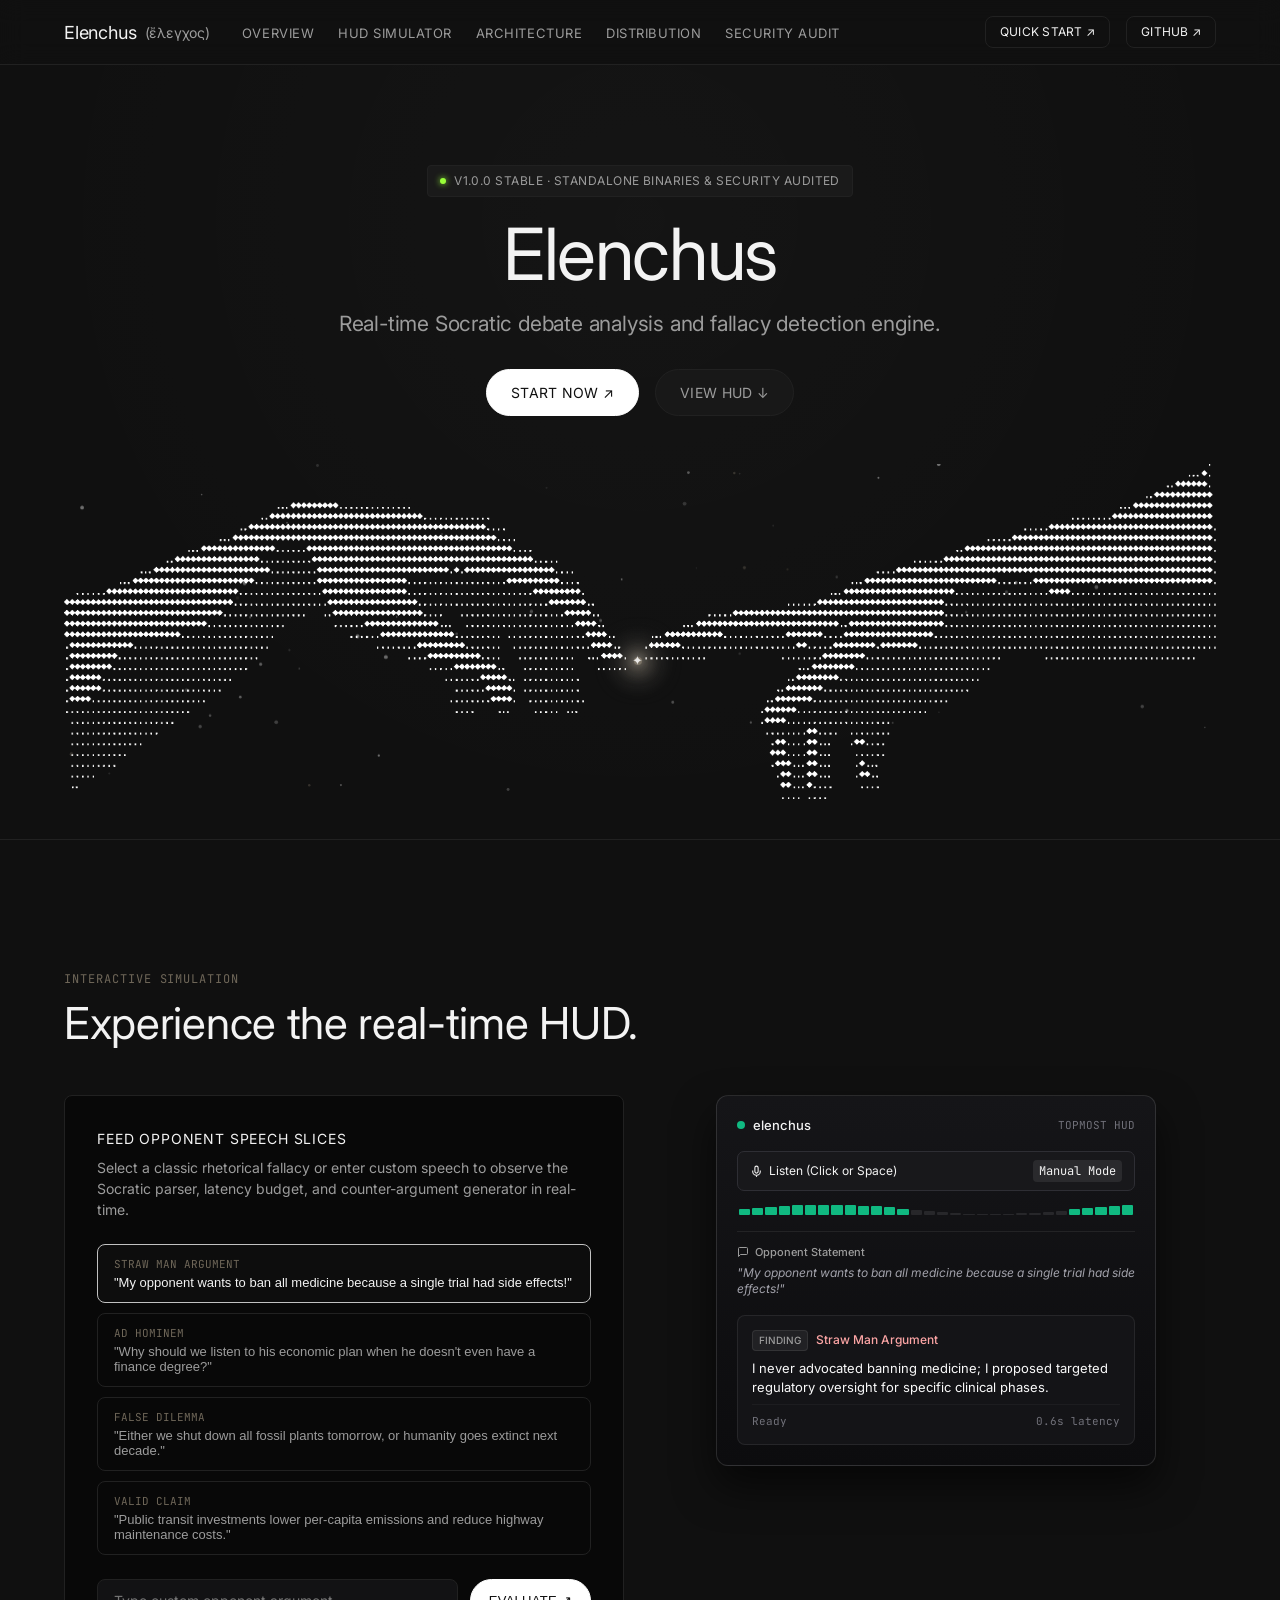
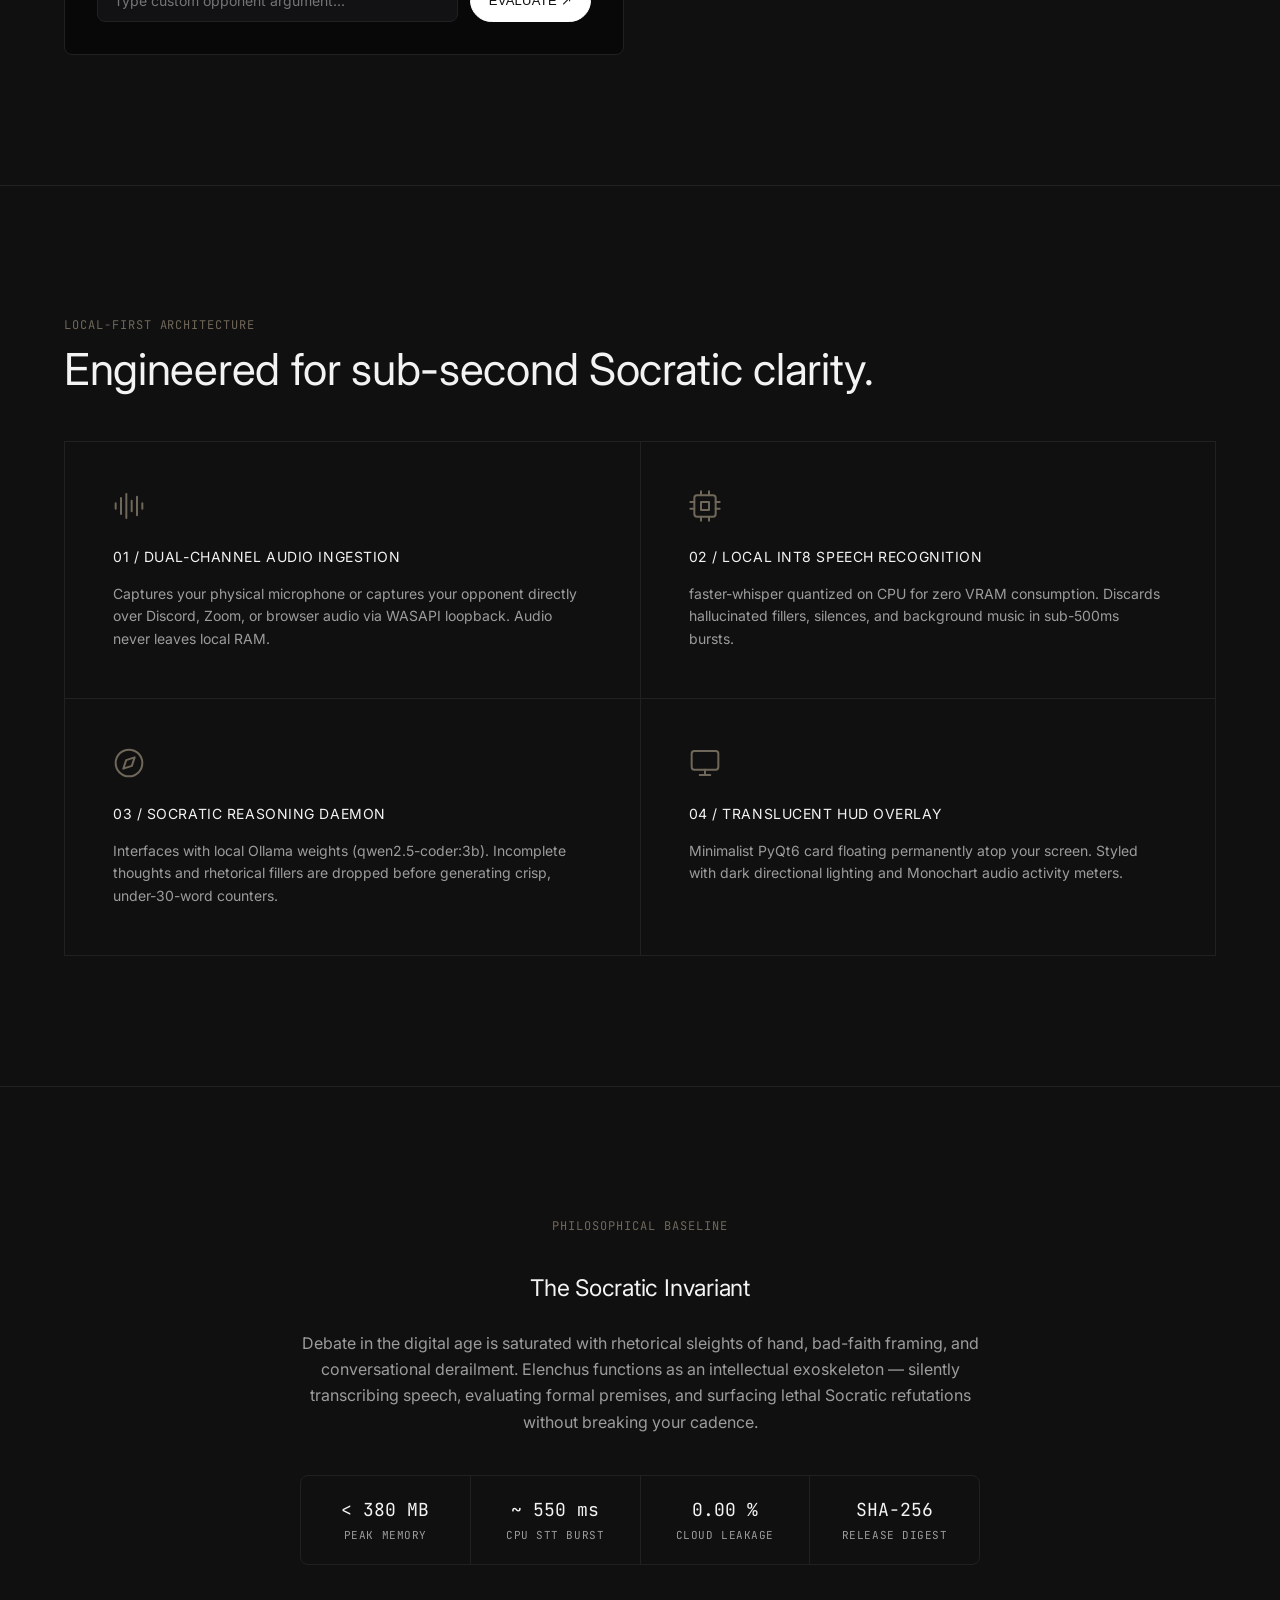
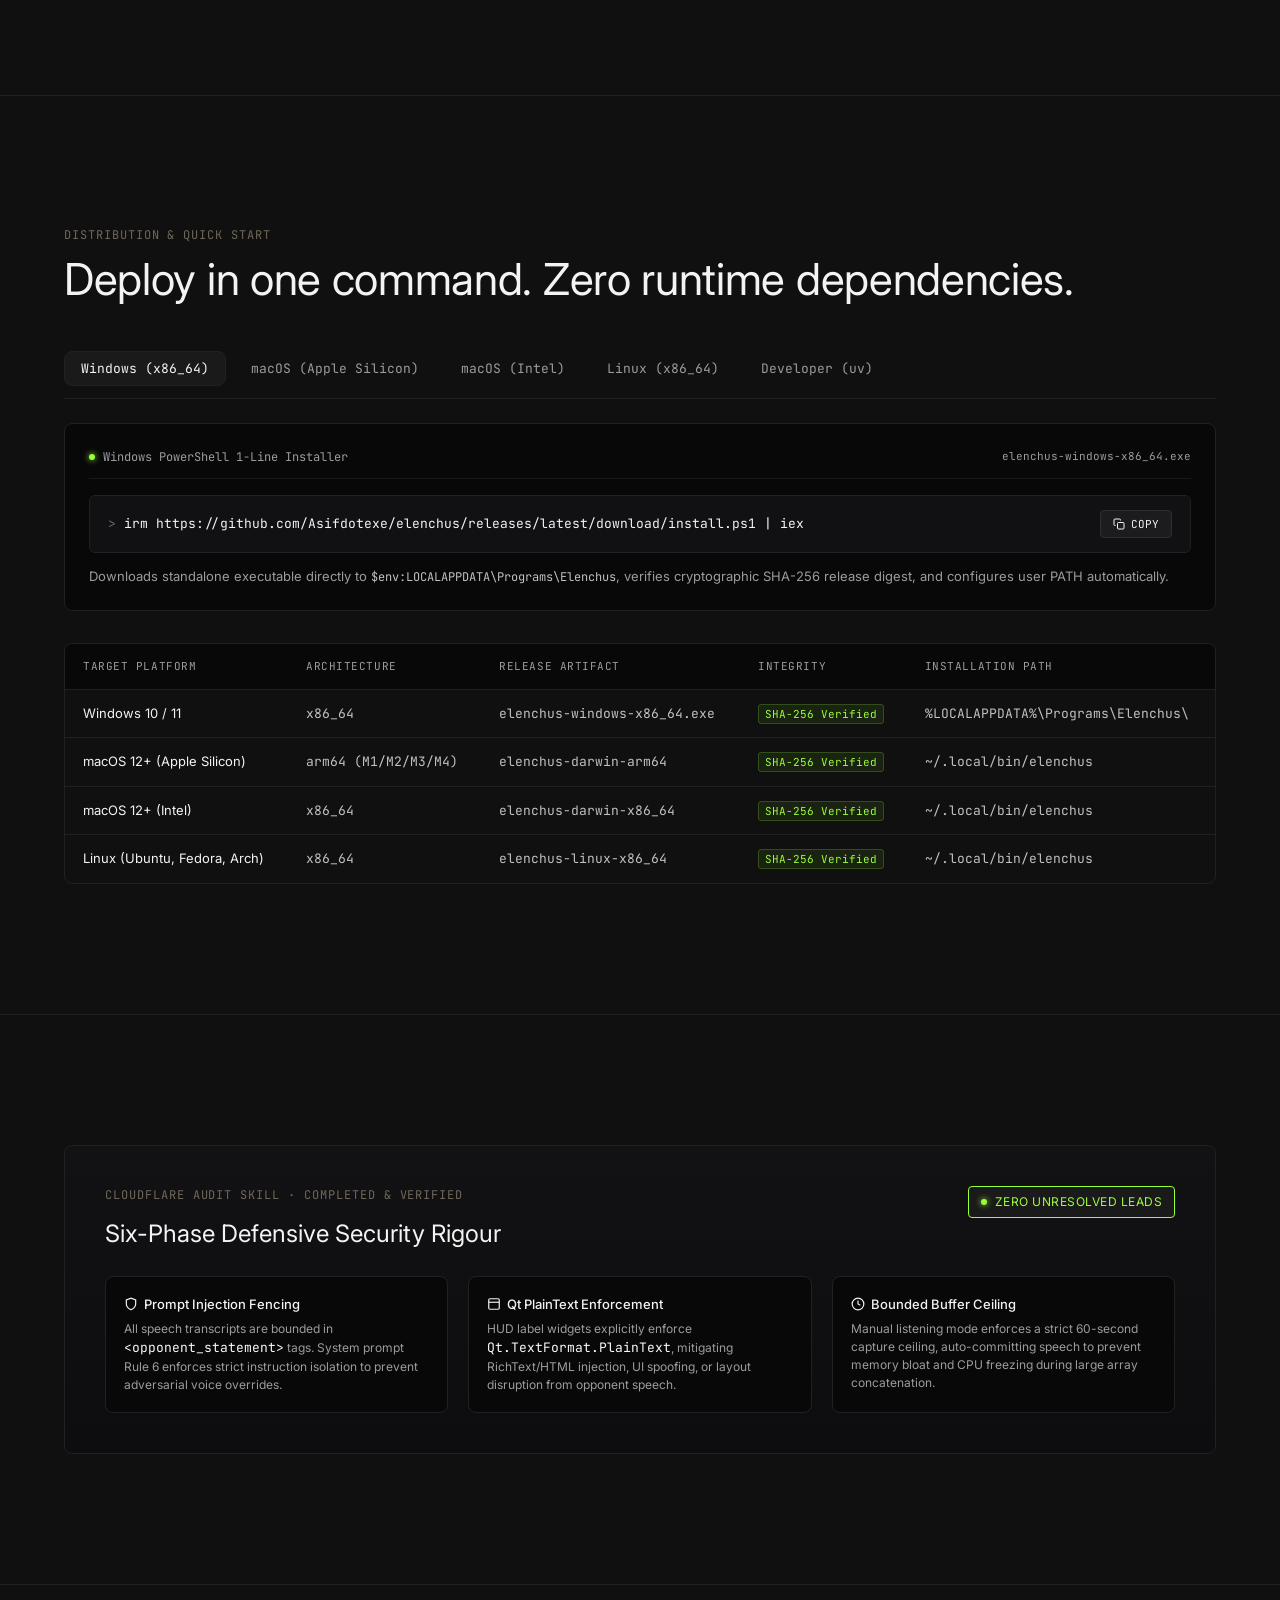
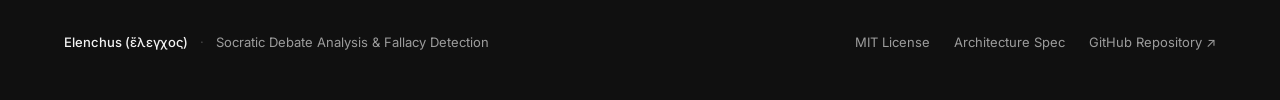
==== docs/index.html @ 1172e3bf "refactor(web): replace all legacy 'aenf' instances with 'elenchus' in website" ====
<!DOCTYPE html>
<html lang="en">
<head>
  <meta charset="UTF-8">
  <meta name="viewport" content="width=device-width, initial-scale=1.0">
  <title>Elenchus (ἔλεγχος) — Socratic Debate Analysis Engine</title>
  <meta name="description" content="Real-time Socratic debate analysis and fallacy detection engine. Local Whisper speech-to-text and Ollama reasoning rendered over your desktop.">

  <!-- Typography: Inter (Aeonik substitute) & JetBrains Mono (Input substitute) -->
  <link rel="preconnect" href="https://fonts.googleapis.com">
  <link rel="preconnect" href="https://fonts.gstatic.com" crossorigin>
  <link href="https://fonts.googleapis.com/css2?family=Inter:wght@400;500;600&family=JetBrains+Mono:wght@400;500&display=swap" rel="stylesheet">

  <style>
    /* -------------------------------------------------------------
       HYPERSTUDIO DESIGN TOKENS
       "blueprint scratched into obsidian. Type and hairline borders
       carve white space from pure black, with the occasional gold
       compass-mark to show the way."
       ------------------------------------------------------------- */
    :root {
      /* Surfaces & Colors */
      --color-obsidian: #101010;
      --color-carbon: #080808;
      --color-chalk: #f3f3f3;
      --color-smoke: #9c9c9c;
      --color-ash: #c1c1c1;
      --color-graphite: #212121;
      --color-iron: #474747;
      --color-signal-white: #ffffff;
      --color-compass-gold: #6f6759;
      --color-card-slate: #3b3d45;
      --color-pulse-green: #98ff38;

      /* Typography */
      --font-display: 'Inter', ui-sans-serif, -apple-system, BlinkMacSystemFont, "Segoe UI", Roboto, sans-serif;
      --font-body: 'Inter', ui-sans-serif, -apple-system, BlinkMacSystemFont, "Segoe UI", Roboto, sans-serif;
      --font-mono: 'JetBrains Mono', ui-monospace, "SF Mono", Menlo, Consolas, monospace;

      /* Type Scale */
      --text-caption: 13px;
      --text-body: 16px;
      --text-heading-xs: 18px;
      --text-subheading: 21px;
      --text-heading-sm: 23px;
      --text-heading: 34px;
      --text-heading-lg: 44px;
      --text-display: 63px;

      /* Spacing Scale */
      --spacing-4: 4px;
      --spacing-8: 8px;
      --spacing-12: 12px;
      --spacing-16: 16px;
      --spacing-20: 20px;
      --spacing-24: 24px;
      --spacing-32: 32px;
      --spacing-40: 40px;
      --spacing-48: 48px;
      --spacing-64: 64px;

      /* Radii */
      --radius-tags: 4px;
      --radius-cards: 8px;
      --radius-icons: 99px;
      --radius-buttons: 9999px;

      /* Layout */
      --page-max-width: 1200px;
    }

    /* -------------------------------------------------------------
       GLOBAL RESET & BASE DISCIPLINE
       ------------------------------------------------------------- */
    *, *::before, *::after {
      box-sizing: border-box;
      margin: 0;
      padding: 0;
    }

    html {
      background-color: var(--color-obsidian);
      color: var(--color-chalk);
      font-family: var(--font-body);
      font-size: 16px;
      line-height: 1.5;
      -webkit-font-smoothing: antialiased;
      -moz-osx-font-smoothing: grayscale;
      scroll-behavior: smooth;
    }

    body {
      background-color: var(--color-obsidian);
      min-height: 100vh;
      overflow-x: hidden;
      position: relative;
    }

    /* Selection */
    ::selection {
      background-color: var(--color-chalk);
      color: var(--color-obsidian);
    }

    a {
      color: inherit;
      text-decoration: none;
      transition: color 0.15s ease;
    }

    code, pre {
      font-family: var(--font-mono);
      font-size: 13px;
    }

    /* -------------------------------------------------------------
       STRUCTURAL ELEMENTS & HAIRLINE GRIDS
       ------------------------------------------------------------- */
    .container {
      max-width: var(--page-max-width);
      margin-left: auto;
      margin-right: auto;
      padding-left: 24px;
      padding-right: 24px;
      position: relative;
      z-index: 2;
    }

    .hairline-divider {
      width: 100%;
      height: 1px;
      background-color: var(--color-graphite);
      border: none;
      margin: 0;
    }

    .section-spacing {
      padding-top: 130px;
      padding-bottom: 130px;
    }

    @media (max-width: 768px) {
      .section-spacing {
        padding-top: 80px;
        padding-bottom: 80px;
      }
    }

    /* -------------------------------------------------------------
       TOP NAVIGATION BAR
       ------------------------------------------------------------- */
    .nav-bar {
      position: sticky;
      top: 0;
      z-index: 100;
      background-color: rgba(16, 16, 16, 0.88);
      backdrop-filter: blur(12px);
      -webkit-backdrop-filter: blur(12px);
      border-bottom: 1px solid var(--color-graphite);
    }

    .nav-content {
      display: flex;
      align-items: center;
      justify-content: space-between;
      height: 64px;
    }

    .nav-left {
      display: flex;
      align-items: center;
      gap: 32px;
    }

    .nav-wordmark {
      font-size: 18px;
      font-weight: 400;
      letter-spacing: -0.01em;
      color: var(--color-chalk);
      display: flex;
      align-items: center;
      gap: 8px;
    }

    .nav-wordmark .greek {
      color: var(--color-smoke);
      font-size: 14px;
    }

    .nav-links {
      display: flex;
      align-items: center;
      gap: 24px;
      list-style: none;
    }

    @media (max-width: 860px) {
      .nav-links {
        display: none;
      }
    }

    .nav-links a {
      font-size: 13px;
      font-weight: 400;
      color: var(--color-smoke);
      text-transform: uppercase;
      letter-spacing: 0.04em;
    }

    .nav-links a:hover {
      color: var(--color-chalk);
    }

    .nav-right {
      display: flex;
      align-items: center;
      gap: 16px;
    }

    /* -------------------------------------------------------------
       BUTTONS & BADGES
       ------------------------------------------------------------- */
    .btn-pill {
      display: inline-flex;
      align-items: center;
      justify-content: center;
      gap: 8px;
      background-color: var(--color-signal-white);
      color: var(--color-obsidian);
      border: 1px solid var(--color-signal-white);
      border-radius: var(--radius-buttons);
      padding: 12px 24px;
      font-size: 14px;
      font-weight: 400;
      text-transform: uppercase;
      letter-spacing: 0.02em;
      cursor: pointer;
      transition: background-color 0.15s ease, border-color 0.15s ease;
      white-space: nowrap;
    }

    .btn-pill:hover {
      background-color: #e5e5e5;
      border-color: #e5e5e5;
    }

    .btn-ghost {
      display: inline-flex;
      align-items: center;
      justify-content: center;
      gap: 8px;
      background-color: transparent;
      color: var(--color-chalk);
      border: 1px solid var(--color-graphite);
      border-radius: var(--radius-cards);
      padding: 10px 20px;
      font-size: 14px;
      font-weight: 400;
      text-transform: uppercase;
      letter-spacing: 0.02em;
      cursor: pointer;
      transition: border-color 0.15s ease, background-color 0.15s ease;
      white-space: nowrap;
    }

    .btn-ghost:hover {
      border-color: var(--color-chalk);
      background-color: rgba(255, 255, 255, 0.03);
    }

    .status-badge {
      display: inline-flex;
      align-items: center;
      gap: 8px;
      background-color: #1a1a1a;
      border: 1px solid var(--color-graphite);
      border-radius: var(--radius-tags);
      padding: 6px 12px;
      font-size: 12px;
      font-weight: 400;
      color: var(--color-smoke);
      text-transform: uppercase;
      letter-spacing: 0.04em;
    }

    .pulse-dot {
      width: 6px;
      height: 6px;
      border-radius: 50%;
      background-color: var(--color-pulse-green);
      box-shadow: 0 0 6px var(--color-pulse-green);
    }

    /* -------------------------------------------------------------
       HERO SECTION (Centered layout with ASCII Creation of Adam hands)
       ------------------------------------------------------------- */
    .hero-section {
      padding-top: 100px;
      padding-bottom: 40px;
      position: relative;
      text-align: center;
      overflow: hidden;
      background: radial-gradient(circle at 50% 20%, rgba(255, 255, 255, 0.02) 0%, transparent 70%);
    }

    .hero-content {
      display: flex;
      flex-direction: column;
      align-items: center;
      text-align: center;
      gap: 20px;
      max-width: 900px;
      margin: 0 auto;
      position: relative;
      z-index: 2;
    }

    .hero-headline {
      font-size: 72px;
      font-weight: 400;
      line-height: 1.02;
      letter-spacing: -1.4px;
      color: var(--color-chalk);
      margin: 0;
      text-wrap: balance;
    }

    @media (max-width: 768px) {
      .hero-headline {
        font-size: 46px;
        letter-spacing: -0.8px;
      }
    }

    .hero-tagline {
      font-size: var(--text-subheading);
      font-weight: 400;
      line-height: 1.35;
      color: var(--color-smoke);
      max-width: 680px;
      margin: 0 auto;
      letter-spacing: -0.2px;
    }

    @media (max-width: 768px) {
      .hero-tagline {
        font-size: 17px;
      }
    }

    .hero-actions {
      display: flex;
      align-items: center;
      justify-content: center;
      gap: 16px;
      margin-top: 10px;
      flex-wrap: wrap;
    }

    .btn-pill-ghost {
      display: inline-flex;
      align-items: center;
      justify-content: center;
      gap: 8px;
      background-color: #181818;
      color: var(--color-smoke);
      border: 1px solid var(--color-graphite);
      border-radius: var(--radius-buttons);
      padding: 12px 24px;
      font-size: 14px;
      font-weight: 400;
      text-transform: uppercase;
      letter-spacing: 0.02em;
      cursor: pointer;
      transition: border-color 0.15s ease, background-color 0.15s ease, color 0.15s ease;
      white-space: nowrap;
    }

    .btn-pill-ghost:hover {
      border-color: var(--color-ash);
      color: var(--color-chalk);
      background-color: #222222;
    }

    /* ASCII Hands Artwork Presentation */
    .hero-hands-wrapper {
      position: relative;
      width: 100%;
      max-width: 1200px;
      margin: 48px auto 0 auto;
      display: flex;
      justify-content: center;
      align-items: center;
      overflow: hidden;
      user-select: none;
    }

    .hero-hands-img {
      width: 100%;
      height: auto;
      display: block;
      object-fit: contain;
      filter: contrast(1.05) brightness(1.0);
      transition: filter 0.4s ease;
      position: relative;
      z-index: 2;
    }

    .hero-hands-wrapper:hover .hero-hands-img {
      filter: contrast(1.12) brightness(1.06);
    }

    #handsCanvas {
      position: absolute;
      top: 0;
      left: 0;
      width: 100%;
      height: 100%;
      z-index: 1;
      pointer-events: none;
    }

    /* Socratic Nexus Spark between the reaching fingertips */
    .hands-nexus-spark {
      position: absolute;
      top: 59%;
      left: 49.8%;
      transform: translate(-50%, -50%);
      width: 8px;
      height: 8px;
      border-radius: 50%;
      background-color: var(--color-compass-gold);
      box-shadow: 0 0 16px 4px rgba(111, 103, 89, 0.7), 0 0 32px 10px rgba(243, 243, 243, 0.25);
      animation: nexus-pulse 3s infinite ease-in-out;
      pointer-events: none;
      z-index: 3;
    }

    .hands-nexus-spark::after {
      content: '✦';
      position: absolute;
      top: 50%;
      left: 50%;
      transform: translate(-50%, -50%);
      font-size: 13px;
      color: #ffffff;
      opacity: 0.85;
      text-shadow: 0 0 8px rgba(255, 255, 255, 0.8);
    }

    @keyframes nexus-pulse {
      0%, 100% {
        transform: translate(-50%, -50%) scale(0.9);
        opacity: 0.6;
      }
      50% {
        transform: translate(-50%, -50%) scale(1.35);
        opacity: 1;
        box-shadow: 0 0 24px 8px rgba(111, 103, 89, 0.95), 0 0 44px 14px rgba(243, 243, 243, 0.45);
      }
    }

    /* -------------------------------------------------------------
       INTERACTIVE HUD SIMULATION ("THE WIREFRAME IN LIGHT")
       ------------------------------------------------------------- */
    .hud-demo-grid {
      display: grid;
      grid-template-columns: 1fr 1fr;
      gap: 32px;
      align-items: start;
    }

    @media (max-width: 900px) {
      .hud-demo-grid {
        grid-template-columns: 1fr;
      }
    }

    .hud-controls-card {
      border: 1px solid var(--color-graphite);
      border-radius: var(--radius-cards);
      padding: 32px;
      background-color: var(--color-carbon);
    }

    .hud-controls-title {
      font-size: 14px;
      text-transform: uppercase;
      letter-spacing: 0.06em;
      color: var(--color-chalk);
      margin-bottom: 8px;
    }

    .hud-controls-desc {
      font-size: 14px;
      color: var(--color-smoke);
      margin-bottom: 24px;
    }

    .preset-buttons {
      display: flex;
      flex-direction: column;
      gap: 10px;
      margin-bottom: 24px;
    }

    .preset-btn {
      text-align: left;
      background: transparent;
      border: 1px solid var(--color-graphite);
      border-radius: var(--radius-cards);
      padding: 12px 16px;
      color: var(--color-smoke);
      cursor: pointer;
      font-size: 13px;
      transition: all 0.15s ease;
      display: flex;
      flex-direction: column;
      gap: 4px;
    }

    .preset-btn.active, .preset-btn:hover {
      border-color: var(--color-ash);
      color: var(--color-chalk);
      background-color: rgba(255, 255, 255, 0.02);
    }

    .preset-btn .tag {
      font-family: var(--font-mono);
      font-size: 11px;
      color: var(--color-compass-gold);
      text-transform: uppercase;
    }

    .hud-input-row {
      display: flex;
      gap: 12px;
    }

    .hud-input {
      flex: 1;
      background: #121214;
      border: 1px solid var(--color-graphite);
      border-radius: var(--radius-cards);
      padding: 12px 16px;
      color: var(--color-chalk);
      font-family: var(--font-body);
      font-size: 14px;
      outline: none;
      transition: border-color 0.15s ease;
    }

    .hud-input:focus {
      border-color: var(--color-ash);
    }

    /* Virtual HUD Mockup */
    .hud-preview-wrapper {
      position: sticky;
      top: 96px;
    }

    .hud-device-window {
      background: linear-gradient(180deg, #151518 0%, #0c0c0e 100%);
      border: 1px solid rgba(255, 255, 255, 0.12);
      border-radius: 12px;
      padding: 20px;
      box-shadow: 0 20px 40px rgba(0, 0, 0, 0.6);
      width: 100%;
      max-width: 440px;
      margin: 0 auto;
    }

    .hud-header {
      display: flex;
      align-items: center;
      justify-content: space-between;
      margin-bottom: 16px;
    }

    .hud-title-wrap {
      display: flex;
      align-items: center;
      gap: 8px;
    }

    .hud-status-led {
      width: 8px;
      height: 8px;
      border-radius: 50%;
      background-color: #10b981;
      transition: background-color 0.2s ease;
    }

    .hud-title {
      font-size: 13px;
      font-weight: 500;
      color: var(--color-chalk);
    }

    .hud-action-bar {
      display: flex;
      align-items: center;
      justify-content: space-between;
      background: #18181b;
      border: 1px solid #2e2e34;
      border-radius: 7px;
      padding: 8px 12px;
      margin-bottom: 12px;
    }

    .hud-action-bar span {
      font-size: 12px;
      color: var(--color-chalk);
      display: flex;
      align-items: center;
      gap: 6px;
    }

    .hud-mode-pill {
      font-size: 10px;
      font-family: var(--font-mono);
      background: rgba(255, 255, 255, 0.08);
      padding: 2px 6px;
      border-radius: 4px;
      color: var(--color-smoke);
    }

    .monochart-meter {
      display: flex;
      gap: 2px;
      height: 12px;
      align-items: flex-end;
      margin-bottom: 16px;
      padding: 0 2px;
    }

    .monochart-bar {
      flex: 1;
      background-color: #27272a;
      height: 20%;
      border-radius: 1px;
      transition: height 0.1s ease, background-color 0.1s ease;
    }

    .monochart-bar.active {
      background-color: #10b981;
    }

    .hud-transcript-box {
      border-top: 1px solid rgba(255, 255, 255, 0.07);
      padding-top: 12px;
      margin-bottom: 14px;
    }

    .hud-meta-label {
      font-size: 11px;
      font-weight: 500;
      color: var(--color-smoke);
      margin-bottom: 4px;
      display: flex;
      align-items: center;
      gap: 6px;
    }

    .hud-transcript-text {
      font-size: 12px;
      font-style: italic;
      color: #a1a1aa;
      line-height: 1.4;
      min-height: 36px;
    }

    .hud-rebuttal-card {
      background-color: #141417;
      border: 1px solid rgba(255, 255, 255, 0.08);
      border-radius: 8px;
      padding: 14px;
    }

    .hud-finding-row {
      display: flex;
      align-items: center;
      gap: 8px;
      margin-bottom: 8px;
    }

    .hud-finding-tag {
      background-color: rgba(255, 255, 255, 0.06);
      border: 1px solid rgba(255, 255, 255, 0.08);
      border-radius: 4px;
      font-size: 10px;
      font-weight: 500;
      color: var(--color-smoke);
      padding: 2px 6px;
      text-transform: uppercase;
    }

    .hud-flaw-title {
      font-size: 12px;
      font-weight: 500;
      color: #fca5a5;
    }

    .hud-counter-text {
      font-size: 13px;
      color: #fafafa;
      line-height: 1.45;
      margin-bottom: 8px;
    }

    .hud-footer-meta {
      display: flex;
      justify-content: space-between;
      align-items: center;
      font-size: 11px;
      font-family: var(--font-mono);
      color: #71717a;
      border-top: 1px solid rgba(255, 255, 255, 0.04);
      padding-top: 8px;
      margin-top: 8px;
    }

    /* -------------------------------------------------------------
       SERVICES / FEATURE 2x2 GRID
       ------------------------------------------------------------- */
    .section-header-block {
      margin-bottom: 48px;
    }

    .section-eyebrow {
      font-family: var(--font-mono);
      font-size: 12px;
      color: var(--color-compass-gold);
      text-transform: uppercase;
      letter-spacing: 0.08em;
      margin-bottom: 12px;
    }

    .section-title {
      font-size: var(--text-heading-lg);
      font-weight: 400;
      line-height: 1.07;
      letter-spacing: -0.31px;
      color: var(--color-chalk);
    }

    .services-frame {
      display: grid;
      grid-template-columns: 1fr 1fr;
      border-top: 1px solid var(--color-graphite);
      border-left: 1px solid var(--color-graphite);
    }

    @media (max-width: 768px) {
      .services-frame {
        grid-template-columns: 1fr;
      }
    }

    .service-cell {
      padding: var(--spacing-48);
      border-right: 1px solid var(--color-graphite);
      border-bottom: 1px solid var(--color-graphite);
      background-color: transparent;
      display: flex;
      flex-direction: column;
      gap: 16px;
      transition: background-color 0.2s ease;
    }

    .service-cell:hover {
      background-color: rgba(255, 255, 255, 0.015);
    }

    .service-icon {
      width: 32px;
      height: 32px;
      stroke: var(--color-compass-gold);
      fill: none;
      stroke-width: 1.5;
      stroke-linecap: round;
      stroke-linejoin: round;
    }

    .service-title {
      font-size: 14px;
      font-weight: 400;
      text-transform: uppercase;
      letter-spacing: 0.04em;
      color: var(--color-chalk);
      margin-top: 8px;
    }

    .service-body {
      font-size: 14px;
      font-weight: 400;
      color: var(--color-smoke);
      line-height: 1.6;
    }

    /* -------------------------------------------------------------
       MANIFESTO TEXT BLOCK (CENTERED 600px)
       ------------------------------------------------------------- */
    .manifesto-block {
      max-width: 680px;
      margin: 0 auto;
      text-align: center;
      display: flex;
      flex-direction: column;
      align-items: center;
      gap: 24px;
    }

    .manifesto-title {
      font-size: var(--text-heading-sm);
      font-weight: 400;
      color: var(--color-chalk);
      letter-spacing: -0.01em;
    }

    .manifesto-body {
      font-size: 16px;
      color: var(--color-smoke);
      line-height: 1.65;
    }

    .specs-grid {
      display: grid;
      grid-template-columns: repeat(4, 1fr);
      gap: 1px;
      background-color: var(--color-graphite);
      border: 1px solid var(--color-graphite);
      border-radius: var(--radius-cards);
      overflow: hidden;
      width: 100%;
      margin-top: 16px;
    }

    @media (max-width: 640px) {
      .specs-grid {
        grid-template-columns: repeat(2, 1fr);
      }
    }

    .spec-item {
      background-color: var(--color-obsidian);
      padding: 20px 16px;
      text-align: center;
    }

    .spec-val {
      font-family: var(--font-mono);
      font-size: 18px;
      color: var(--color-chalk);
      margin-bottom: 4px;
    }

    .spec-label {
      font-size: 11px;
      font-family: var(--font-mono);
      text-transform: uppercase;
      color: var(--color-smoke);
      letter-spacing: 0.05em;
    }

    /* -------------------------------------------------------------
       QUICK START & STANDALONE PLATFORM TABS
       ------------------------------------------------------------- */
    .platform-tabs-header {
      display: flex;
      gap: 8px;
      border-bottom: 1px solid var(--color-graphite);
      padding-bottom: 12px;
      margin-bottom: 24px;
      overflow-x: auto;
    }

    .platform-tab-btn {
      background: transparent;
      border: 1px solid transparent;
      color: var(--color-smoke);
      padding: 8px 16px;
      border-radius: var(--radius-cards);
      font-size: 13px;
      font-family: var(--font-mono);
      cursor: pointer;
      transition: all 0.15s ease;
      white-space: nowrap;
    }

    .platform-tab-btn.active, .platform-tab-btn:hover {
      border-color: var(--color-graphite);
      color: var(--color-chalk);
      background-color: #1a1a1a;
    }

    .terminal-card {
      background-color: var(--color-carbon);
      border: 1px solid var(--color-graphite);
      border-radius: var(--radius-cards);
      padding: 24px;
      margin-bottom: 32px;
    }

    .terminal-header {
      display: flex;
      align-items: center;
      justify-content: space-between;
      margin-bottom: 16px;
      padding-bottom: 12px;
      border-bottom: 1px solid rgba(255, 255, 255, 0.06);
    }

    .terminal-title {
      font-family: var(--font-mono);
      font-size: 12px;
      color: var(--color-smoke);
      display: flex;
      align-items: center;
      gap: 8px;
    }

    .terminal-content {
      display: flex;
      align-items: center;
      justify-content: space-between;
      gap: 16px;
      background: #111113;
      border: 1px solid #212124;
      border-radius: 6px;
      padding: 14px 18px;
      overflow-x: auto;
    }

    .terminal-code {
      color: var(--color-chalk);
      font-family: var(--font-mono);
      font-size: 13px;
      white-space: nowrap;
    }

    .terminal-code span.prompt {
      color: var(--color-compass-gold);
      user-select: none;
      margin-right: 8px;
    }

    .copy-btn {
      background: #1c1c1f;
      border: 1px solid #2e2e34;
      color: var(--color-chalk);
      border-radius: 4px;
      padding: 6px 12px;
      font-size: 11px;
      font-family: var(--font-mono);
      text-transform: uppercase;
      cursor: pointer;
      display: flex;
      align-items: center;
      gap: 6px;
      transition: all 0.15s ease;
      white-space: nowrap;
    }

    .copy-btn:hover {
      background: #27272a;
      border-color: #3f3f46;
    }

    /* Distribution Matrix Table */
    .dist-table-wrap {
      width: 100%;
      overflow-x: auto;
      border: 1px solid var(--color-graphite);
      border-radius: var(--radius-cards);
    }

    .dist-table {
      width: 100%;
      border-collapse: collapse;
      text-align: left;
      font-size: 13px;
    }

    .dist-table th {
      background-color: var(--color-carbon);
      color: var(--color-smoke);
      font-family: var(--font-mono);
      font-weight: 400;
      text-transform: uppercase;
      font-size: 11px;
      letter-spacing: 0.05em;
      padding: 14px 18px;
      border-bottom: 1px solid var(--color-graphite);
    }

    .dist-table td {
      padding: 14px 18px;
      border-bottom: 1px solid var(--color-graphite);
      color: var(--color-chalk);
    }

    .dist-table tr:last-child td {
      border-bottom: none;
    }

    .dist-table .mono {
      font-family: var(--font-mono);
      color: var(--color-ash);
    }

    .dist-table .badge-ok {
      font-family: var(--font-mono);
      font-size: 11px;
      color: var(--color-pulse-green);
      background: rgba(152, 255, 56, 0.08);
      border: 1px solid rgba(152, 255, 56, 0.2);
      padding: 2px 6px;
      border-radius: 3px;
    }

    /* -------------------------------------------------------------
       SECURITY & AUDIT BADGE SECTION
       ------------------------------------------------------------- */
    .security-audit-card {
      border: 1px solid var(--color-graphite);
      border-radius: var(--radius-cards);
      padding: 40px;
      background: linear-gradient(180deg, #121214 0%, #0d0d0f 100%);
      display: flex;
      flex-direction: column;
      gap: 24px;
    }

    .audit-grid {
      display: grid;
      grid-template-columns: repeat(3, 1fr);
      gap: 20px;
    }

    @media (max-width: 800px) {
      .audit-grid {
        grid-template-columns: 1fr;
      }
    }

    .audit-item {
      border: 1px solid var(--color-graphite);
      border-radius: var(--radius-cards);
      padding: 18px;
      background-color: var(--color-carbon);
    }

    .audit-item-title {
      font-size: 13px;
      font-weight: 500;
      color: var(--color-chalk);
      margin-bottom: 6px;
      display: flex;
      align-items: center;
      gap: 6px;
    }

    .audit-item-desc {
      font-size: 12px;
      color: var(--color-smoke);
      line-height: 1.5;
    }

    /* -------------------------------------------------------------
       FOOTER / BOTTOM BAR
       ------------------------------------------------------------- */
    .footer {
      border-top: 1px solid var(--color-graphite);
      padding-top: 48px;
      padding-bottom: 48px;
      font-size: 13px;
      color: var(--color-smoke);
    }

    .footer-content {
      display: flex;
      align-items: center;
      justify-content: space-between;
      flex-wrap: wrap;
      gap: 24px;
    }

    .footer-links {
      display: flex;
      align-items: center;
      gap: 24px;
    }

    .footer-links a:hover {
      color: var(--color-chalk);
    }
  </style>
</head>
<body>

  <!-- =============================================================
       PERSISTENT TOP NAVIGATION
       ============================================================= -->
  <nav class="nav-bar">
    <div class="container nav-content">
      <div class="nav-left">
        <a href="#" class="nav-wordmark">
          <span>Elenchus</span>
          <span class="greek">(ἔλεγχος)</span>
        </a>
        <ul class="nav-links">
          <li><a href="#overview">Overview</a></li>
          <li><a href="#simulator">HUD Simulator</a></li>
          <li><a href="#architecture">Architecture</a></li>
          <li><a href="#distribution">Distribution</a></li>
          <li><a href="#security">Security Audit</a></li>
        </ul>
      </div>
      <div class="nav-right">
        <a href="#quickstart" class="btn-ghost" style="padding: 6px 14px; font-size: 12px;">Quick Start ↗</a>
        <a href="https://github.com/Asifdotexe/elenchus" target="_blank" rel="noopener noreferrer" class="btn-ghost" style="padding: 6px 14px; font-size: 12px;">GitHub ↗</a>
      </div>
    </div>
  </nav>

  <!-- =============================================================
       HERO SECTION
       ============================================================= -->
  <section class="hero-section" id="overview">
    <div class="container">
      <div class="hero-content">
        <div class="status-badge">
          <span class="pulse-dot"></span>
          <span>v1.0.0 Stable · Standalone Binaries &amp; Security Audited</span>
        </div>

        <h1 class="hero-headline">
          Elenchus
        </h1>

        <p class="hero-tagline">
          Real-time Socratic debate analysis and fallacy detection engine.
        </p>

        <div class="hero-actions">
          <a href="#quickstart" class="btn-pill">START NOW ↗</a>
          <a href="#simulator" class="btn-pill-ghost">VIEW HUD ↓</a>
        </div>
      </div>

      <!-- ASCII Creation of Adam Hands Artwork -->
      <div class="hero-hands-wrapper" id="heroHandsContainer">
        <canvas id="handsCanvas"></canvas>
        <picture>
          <source media="(max-width: 767px)" srcset="assets/hero-hands-mobile.webp" type="image/webp">
          <source media="(max-width: 767px)" srcset="assets/hero-hands-mobile.png" type="image/png">
          <source srcset="assets/hero-hands.webp" type="image/webp">
          <img src="assets/hero-hands.png" alt="ASCII art of Creation of Adam hands reaching towards each other" class="hero-hands-img" loading="eager" fetchpriority="high">
        </picture>
        <div class="hands-nexus-spark" title="Socratic Invariant Spark"></div>
      </div>
    </div>
  </section>

  <hr class="hairline-divider">

  <!-- =============================================================
       INTERACTIVE HUD SIMULATOR SECTION ("WIREFRAME IN LIGHT")
       ============================================================= -->
  <section class="section-spacing" id="simulator">
    <div class="container">
      <div class="section-header-block">
        <div class="section-eyebrow">Interactive Simulation</div>
        <h2 class="section-title">Experience the real-time HUD.</h2>
      </div>

      <div class="hud-demo-grid">
        <!-- Control Card -->
        <div class="hud-controls-card">
          <div class="hud-controls-title">Feed Opponent Speech Slices</div>
          <p class="hud-controls-desc">
            Select a classic rhetorical fallacy or enter custom speech to observe the Socratic parser, latency budget, and counter-argument generator in real-time.
          </p>

          <div class="preset-buttons">
            <button class="preset-btn active" onclick="loadPreset('strawman')">
              <span class="tag">Straw Man Argument</span>
              <span>"My opponent wants to ban all medicine because a single trial had side effects!"</span>
            </button>
            <button class="preset-btn" onclick="loadPreset('adhominem')">
              <span class="tag">Ad Hominem</span>
              <span>"Why should we listen to his economic plan when he doesn't even have a finance degree?"</span>
            </button>
            <button class="preset-btn" onclick="loadPreset('falsedilemma')">
              <span class="tag">False Dilemma</span>
              <span>"Either we shut down all fossil plants tomorrow, or humanity goes extinct next decade."</span>
            </button>
            <button class="preset-btn" onclick="loadPreset('valid')">
              <span class="tag">Valid Claim</span>
              <span>"Public transit investments lower per-capita emissions and reduce highway maintenance costs."</span>
            </button>
          </div>

          <div class="hud-input-row">
            <input type="text" id="customInput" class="hud-input" placeholder="Type custom opponent argument..." onkeydown="if(event.key==='Enter') runSimulation()">
            <button class="btn-pill" style="padding: 10px 18px; font-size: 13px;" onclick="runSimulation()">Evaluate ↗</button>
          </div>
        </div>

        <!-- Virtual HUD Mockup Display -->
        <div class="hud-preview-wrapper">
          <div class="hud-device-window">
            <div class="hud-header">
              <div class="hud-title-wrap">
                <span id="hudStatusDot" class="hud-status-led"></span>
                <span class="hud-title">elenchus</span>
              </div>
              <div style="font-size: 11px; color: #71717a; font-family: var(--font-mono);">TOPMOST HUD</div>
            </div>

            <div class="hud-action-bar">
              <span id="hudActionText">
                <svg width="13" height="13" viewBox="0 0 24 24" fill="none" stroke="currentColor" stroke-width="2"><path d="M12 2a3 3 0 0 0-3 3v7a3 3 0 0 0 6 0V5a3 3 0 0 0-3-3Z"/><path d="M19 10v2a7 7 0 0 1-14 0v-2"/><line x1="12" x2="12" y1="19" y2="22"/></svg>
                Listen (Click or Space)
              </span>
              <span class="hud-mode-pill">Manual Mode</span>
            </div>

            <!-- Monocharts Audio Activity Waveform -->
            <div class="monochart-meter" id="audioMeter">
              <!-- 30 Dynamic Bar slices generated by JS -->
            </div>

            <!-- Transcript Section -->
            <div class="hud-transcript-box">
              <div class="hud-meta-label">
                <svg width="12" height="12" viewBox="0 0 24 24" fill="none" stroke="currentColor" stroke-width="2"><path d="M21 15a2 2 0 0 1-2 2H7l-4 4V5a2 2 0 0 1 2-2h14a2 2 0 0 1 2 2z"/></svg>
                Opponent Statement
              </div>
              <div class="hud-transcript-text" id="hudTranscript">
                "My opponent wants to ban all medicine because a single trial had side effects!"
              </div>
            </div>

            <!-- Rebuttal Card -->
            <div class="hud-rebuttal-card">
              <div class="hud-finding-row">
                <span class="hud-finding-tag" id="hudTag">Finding</span>
                <span class="hud-flaw-title" id="hudFlaw">Straw Man Argument</span>
              </div>
              <div class="hud-counter-text" id="hudCounter">
                I never advocated banning medicine; I proposed targeted regulatory oversight for specific clinical phases.
              </div>
              <div class="hud-footer-meta">
                <span id="hudStatusMsg">Ready</span>
                <span id="hudLatency">0.6s latency</span>
              </div>
            </div>
          </div>
        </div>
      </div>
    </div>
  </section>

  <hr class="hairline-divider">

  <!-- =============================================================
       SERVICES / 2x2 FEATURE GRID
       ============================================================= -->
  <section class="section-spacing" id="architecture">
    <div class="container">
      <div class="section-header-block">
        <div class="section-eyebrow">Local-First Architecture</div>
        <h2 class="section-title">Engineered for sub-second Socratic clarity.</h2>
      </div>

      <div class="services-frame">
        <!-- Cell 1 -->
        <div class="service-cell">
          <svg class="service-icon" viewBox="0 0 24 24">
            <path d="M2 10v4M6 6v12M10 3v18M14 8v8M18 5v14M22 10v4"/>
          </svg>
          <h3 class="service-title">01 / Dual-Channel Audio Ingestion</h3>
          <p class="service-body">
            Captures your physical microphone or captures your opponent directly over Discord, Zoom, or browser audio via WASAPI loopback. Audio never leaves local RAM.
          </p>
        </div>

        <!-- Cell 2 -->
        <div class="service-cell">
          <svg class="service-icon" viewBox="0 0 24 24">
            <rect x="4" y="4" width="16" height="16" rx="2"/>
            <rect x="9" y="9" width="6" height="6"/>
            <path d="M9 1v3M15 1v3M9 20v3M15 20v3M20 9h3M20 14h3M1 9h3M1 14h3"/>
          </svg>
          <h3 class="service-title">02 / Local INT8 Speech Recognition</h3>
          <p class="service-body">
            faster-whisper quantized on CPU for zero VRAM consumption. Discards hallucinated fillers, silences, and background music in sub-500ms bursts.
          </p>
        </div>

        <!-- Cell 3 -->
        <div class="service-cell">
          <svg class="service-icon" viewBox="0 0 24 24">
            <circle cx="12" cy="12" r="10"/>
            <polygon points="16.24 7.76 14.12 14.12 7.76 16.24 9.88 9.88 16.24 7.76"/>
          </svg>
          <h3 class="service-title">03 / Socratic Reasoning Daemon</h3>
          <p class="service-body">
            Interfaces with local Ollama weights (qwen2.5-coder:3b). Incomplete thoughts and rhetorical fillers are dropped before generating crisp, under-30-word counters.
          </p>
        </div>

        <!-- Cell 4 -->
        <div class="service-cell">
          <svg class="service-icon" viewBox="0 0 24 24">
            <rect x="2" y="3" width="20" height="14" rx="2"/>
            <line x1="8" y1="21" x2="16" y2="21"/>
            <line x1="12" y1="17" x2="12" y2="21"/>
          </svg>
          <h3 class="service-title">04 / Translucent HUD Overlay</h3>
          <p class="service-body">
            Minimalist PyQt6 card floating permanently atop your screen. Styled with dark directional lighting and Monochart audio activity meters.
          </p>
        </div>
      </div>
    </div>
  </section>

  <hr class="hairline-divider">

  <!-- =============================================================
       MANIFESTO TEXT BLOCK (CENTERED 600px)
       ============================================================= -->
  <section class="section-spacing">
    <div class="container">
      <div class="manifesto-block">
        <div class="section-eyebrow">Philosophical Baseline</div>
        <h2 class="manifesto-title">The Socratic Invariant</h2>
        <p class="manifesto-body">
          Debate in the digital age is saturated with rhetorical sleights of hand, bad-faith framing, and conversational derailment. Elenchus functions as an intellectual exoskeleton — silently transcribing speech, evaluating formal premises, and surfacing lethal Socratic refutations without breaking your cadence.
        </p>

        <!-- Hairline Spec Grid -->
        <div class="specs-grid">
          <div class="spec-item">
            <div class="spec-val">&lt; 380 MB</div>
            <div class="spec-label">Peak Memory</div>
          </div>
          <div class="spec-item">
            <div class="spec-val">~ 550 ms</div>
            <div class="spec-label">CPU STT Burst</div>
          </div>
          <div class="spec-item">
            <div class="spec-val">0.00 %</div>
            <div class="spec-label">Cloud Leakage</div>
          </div>
          <div class="spec-item">
            <div class="spec-val">SHA-256</div>
            <div class="spec-label">Release Digest</div>
          </div>
        </div>
      </div>
    </div>
  </section>

  <hr class="hairline-divider">

  <!-- =============================================================
       CROSS-PLATFORM DISTRIBUTION & QUICKSTART
       ============================================================= -->
  <section class="section-spacing" id="quickstart">
    <div class="container">
      <div class="section-header-block">
        <div class="section-eyebrow">Distribution & Quick Start</div>
        <h2 class="section-title">Deploy in one command. Zero runtime dependencies.</h2>
      </div>

      <!-- Platform Selector Tabs -->
      <div class="platform-tabs-header">
        <button class="platform-tab-btn active" onclick="switchPlatform('win')">Windows (x86_64)</button>
        <button class="platform-tab-btn" onclick="switchPlatform('mac-arm')">macOS (Apple Silicon)</button>
        <button class="platform-tab-btn" onclick="switchPlatform('mac-intel')">macOS (Intel)</button>
        <button class="platform-tab-btn" onclick="switchPlatform('linux')">Linux (x86_64)</button>
        <button class="platform-tab-btn" onclick="switchPlatform('dev')">Developer (uv)</button>
      </div>

      <!-- Terminal Command Card -->
      <div class="terminal-card">
        <div class="terminal-header">
          <div class="terminal-title">
            <span class="pulse-dot" style="background-color: var(--color-pulse-green);"></span>
            <span id="platformTitle">Windows PowerShell 1-Line Installer</span>
          </div>
          <span style="font-family: var(--font-mono); font-size: 11px; color: var(--color-smoke);" id="artifactLabel">elenchus-windows-x86_64.exe</span>
        </div>

        <div class="terminal-content">
          <code class="terminal-code" id="terminalCommand">
            <span class="prompt">&gt;</span>irm https://github.com/Asifdotexe/elenchus/releases/latest/download/install.ps1 | iex
          </code>
          <button class="copy-btn" id="copyBtn" onclick="copyCommand()">
            <svg width="12" height="12" viewBox="0 0 24 24" fill="none" stroke="currentColor" stroke-width="2"><rect x="9" y="9" width="13" height="13" rx="2" ry="2"/><path d="M5 15H4a2 2 0 0 1-2-2V4a2 2 0 0 1 2-2h9a2 2 0 0 1 2 2v1"/></svg>
            <span id="copyBtnText">Copy</span>
          </button>
        </div>

        <p style="font-size: 13px; color: var(--color-smoke); margin-top: 14px;" id="platformNote">
          Downloads standalone executable directly to <code style="color: var(--color-ash); font-size: 12px;">$env:LOCALAPPDATA\Programs\Elenchus</code>, verifies cryptographic SHA-256 release digest, and configures user PATH automatically.
        </p>
      </div>

      <!-- Binary Artifacts Matrix Table -->
      <div class="dist-table-wrap" id="distribution">
        <table class="dist-table">
          <thead>
            <tr>
              <th>Target Platform</th>
              <th>Architecture</th>
              <th>Release Artifact</th>
              <th>Integrity</th>
              <th>Installation Path</th>
            </tr>
          </thead>
          <tbody>
            <tr>
              <td>Windows 10 / 11</td>
              <td class="mono">x86_64</td>
              <td class="mono">elenchus-windows-x86_64.exe</td>
              <td><span class="badge-ok">SHA-256 Verified</span></td>
              <td class="mono">%LOCALAPPDATA%\Programs\Elenchus\</td>
            </tr>
            <tr>
              <td>macOS 12+ (Apple Silicon)</td>
              <td class="mono">arm64 (M1/M2/M3/M4)</td>
              <td class="mono">elenchus-darwin-arm64</td>
              <td><span class="badge-ok">SHA-256 Verified</span></td>
              <td class="mono">~/.local/bin/elenchus</td>
            </tr>
            <tr>
              <td>macOS 12+ (Intel)</td>
              <td class="mono">x86_64</td>
              <td class="mono">elenchus-darwin-x86_64</td>
              <td><span class="badge-ok">SHA-256 Verified</span></td>
              <td class="mono">~/.local/bin/elenchus</td>
            </tr>
            <tr>
              <td>Linux (Ubuntu, Fedora, Arch)</td>
              <td class="mono">x86_64</td>
              <td class="mono">elenchus-linux-x86_64</td>
              <td><span class="badge-ok">SHA-256 Verified</span></td>
              <td class="mono">~/.local/bin/elenchus</td>
            </tr>
          </tbody>
        </table>
      </div>
    </div>
  </section>

  <hr class="hairline-divider">

  <!-- =============================================================
       SECURITY & DEFENSIVE HARDENING SECTION
       ============================================================= -->
  <section class="section-spacing" id="security">
    <div class="container">
      <div class="security-audit-card">
        <div style="display: flex; justify-content: space-between; align-items: flex-start; flex-wrap: wrap; gap: 16px;">
          <div>
            <div class="section-eyebrow">Cloudflare Audit Skill · Completed & Verified</div>
            <h3 style="font-size: 24px; font-weight: 400; color: var(--color-chalk);">Six-Phase Defensive Security Rigour</h3>
          </div>
          <span class="status-badge" style="border-color: var(--color-pulse-green); color: var(--color-pulse-green);">
            <span class="pulse-dot"></span>
            Zero Unresolved Leads
          </span>
        </div>

        <div class="audit-grid">
          <div class="audit-item">
            <div class="audit-item-title">
              <svg width="14" height="14" viewBox="0 0 24 24" fill="none" stroke="currentColor" stroke-width="2"><path d="M12 22s8-4 8-10V5l-8-3-8 3v7c0 6 8 10 8 10z"/></svg>
              Prompt Injection Fencing
            </div>
            <p class="audit-item-desc">
              All speech transcripts are bounded in <code style="color: #fafafa;">&lt;opponent_statement&gt;</code> tags. System prompt Rule 6 enforces strict instruction isolation to prevent adversarial voice overrides.
            </p>
          </div>

          <div class="audit-item">
            <div class="audit-item-title">
              <svg width="14" height="14" viewBox="0 0 24 24" fill="none" stroke="currentColor" stroke-width="2"><rect x="3" y="3" width="18" height="18" rx="2"/><path d="M3 9h18"/></svg>
              Qt PlainText Enforcement
            </div>
            <p class="audit-item-desc">
              HUD label widgets explicitly enforce <code style="color: #fafafa;">Qt.TextFormat.PlainText</code>, mitigating RichText/HTML injection, UI spoofing, or layout disruption from opponent speech.
            </p>
          </div>

          <div class="audit-item">
            <div class="audit-item-title">
              <svg width="14" height="14" viewBox="0 0 24 24" fill="none" stroke="currentColor" stroke-width="2"><circle cx="12" cy="12" r="10"/><polyline points="12 6 12 12 16 14"/></svg>
              Bounded Buffer Ceiling
            </div>
            <p class="audit-item-desc">
              Manual listening mode enforces a strict 60-second capture ceiling, auto-committing speech to prevent memory bloat and CPU freezing during large array concatenation.
            </p>
          </div>
        </div>
      </div>
    </div>
  </section>

  <!-- =============================================================
       FOOTER / BOTTOM BAR
       ============================================================= -->
  <footer class="footer">
    <div class="container footer-content">
      <div>
        <span style="color: var(--color-chalk); font-weight: 500;">Elenchus (ἔλεγχος)</span>
        <span style="margin: 0 8px; color: var(--color-iron);">·</span>
        <span>Socratic Debate Analysis & Fallacy Detection</span>
      </div>

      <div class="footer-links">
        <a href="https://github.com/Asifdotexe/elenchus/blob/master/LICENSE" target="_blank">MIT License</a>
        <a href="https://github.com/Asifdotexe/elenchus/blob/master/docs/ARCHITECTURE.md" target="_blank">Architecture Spec</a>
        <a href="https://github.com/Asifdotexe/elenchus" target="_blank">GitHub Repository ↗</a>
      </div>
    </div>
  </footer>

  <!-- =============================================================
       VANILLA SCRIPT: CANVAS, SIMULATOR & PLATFORM TABS
       ============================================================= -->
  <script>
    /* -------------------------------------------------------------
       1. HERO ASCII HANDS AMBIENT & INTERACTIVE PARTICLE CANVAS
       ------------------------------------------------------------- */
    const handsContainer = document.getElementById('heroHandsContainer');
    const handsCanvas = document.getElementById('handsCanvas');
    const handsCtx = handsCanvas ? handsCanvas.getContext('2d') : null;
    let canvasW, canvasH;
    let particles = [];
    let handsMouse = { x: -1000, y: -1000, active: false };

    function initHandsCanvas() {
      if (!handsContainer || !handsCanvas || !handsCtx) return;
      const rect = handsContainer.getBoundingClientRect();
      canvasW = handsCanvas.width = rect.width;
      canvasH = handsCanvas.height = rect.height;
      particles = [];

      // Create ambient floating micro-dots around the hands
      const count = Math.min(80, Math.floor(canvasW / 18));
      for (let i = 0; i < count; i++) {
        particles.push({
          x: Math.random() * canvasW,
          y: Math.random() * canvasH,
          vx: (Math.random() - 0.5) * 0.35,
          vy: (Math.random() - 0.5) * 0.35,
          size: Math.random() * 1.4 + 0.6,
          alpha: Math.random() * 0.35 + 0.08,
          isGold: Math.random() > 0.75
        });
      }
    }

    if (handsContainer && handsCanvas) {
      window.addEventListener('resize', initHandsCanvas);
      handsContainer.addEventListener('mousemove', (e) => {
        const rect = handsContainer.getBoundingClientRect();
        handsMouse.x = e.clientX - rect.left;
        handsMouse.y = e.clientY - rect.top;
        handsMouse.active = true;
      });
      handsContainer.addEventListener('mouseleave', () => {
        handsMouse.x = -1000;
        handsMouse.y = -1000;
        handsMouse.active = false;
      });

      let handsFrame = 0;
      function animateHandsCanvas() {
        handsFrame++;
        handsCtx.clearRect(0, 0, canvasW, canvasH);

        // Nexus coordinates between pointing index fingers (49.8% x, 59% y)
        const nexusX = canvasW * 0.498;
        const nexusY = canvasH * 0.59;

        // Subtle ambient aura around the nexus
        const pulse = Math.sin(handsFrame * 0.04) * 0.25 + 0.75;
        const aura = handsCtx.createRadialGradient(nexusX, nexusY, 1, nexusX, nexusY, 40 * pulse);
        aura.addColorStop(0, 'rgba(111, 103, 89, 0.35)');
        aura.addColorStop(0.5, 'rgba(111, 103, 89, 0.08)');
        aura.addColorStop(1, 'rgba(0, 0, 0, 0)');
        handsCtx.fillStyle = aura;
        handsCtx.beginPath();
        handsCtx.arc(nexusX, nexusY, 40 * pulse, 0, Math.PI * 2);
        handsCtx.fill();

        // Particles
        for (let i = 0; i < particles.length; i++) {
          const p = particles[i];
          p.x += p.vx;
          p.y += p.vy;

          if (p.x < 0) p.x = canvasW;
          if (p.x > canvasW) p.x = 0;
          if (p.y < 0) p.y = canvasH;
          if (p.y > canvasH) p.y = 0;

          if (handsMouse.active) {
            const dx = handsMouse.x - p.x;
            const dy = handsMouse.y - p.y;
            const dist = Math.sqrt(dx * dx + dy * dy);
            if (dist < 110) {
              const angle = Math.atan2(dy, dx);
              p.x -= Math.cos(angle) * 1.8;
              p.y -= Math.sin(angle) * 1.8;
            }
          }

          handsCtx.fillStyle = p.isGold
            ? `rgba(111, 103, 89, ${p.alpha})`
            : `rgba(243, 243, 243, ${p.alpha})`;

          handsCtx.beginPath();
          handsCtx.arc(p.x, p.y, p.size, 0, Math.PI * 2);
          handsCtx.fill();
        }

        requestAnimationFrame(animateHandsCanvas);
      }

      window.addEventListener('load', () => {
        initHandsCanvas();
        animateHandsCanvas();
      });
      initHandsCanvas();
      animateHandsCanvas();
    }

    /* -------------------------------------------------------------
       2. INTERACTIVE HUD SIMULATOR
       ------------------------------------------------------------- */
    const meterEl = document.getElementById('audioMeter');
    for (let i = 0; i < 30; i++) {
      const bar = document.createElement('div');
      bar.className = 'monochart-bar';
      meterEl.appendChild(bar);
    }
    const bars = document.querySelectorAll('.monochart-bar');

    // Idle ambient audio energy meter animation
    setInterval(() => {
      const baseLvl = Math.random();
      bars.forEach((b, idx) => {
        const heightPct = Math.max(10, Math.min(95, Math.sin(idx * 0.25) * 40 + baseLvl * 50));
        b.style.height = heightPct + '%';
        if (heightPct > 45) {
          b.classList.add('active');
        } else {
          b.classList.remove('active');
        }
      });
    }, 120);

    const presets = {
      strawman: {
        text: 'My opponent wants to ban all medicine because a single trial had side effects!',
        flaw: 'Straw Man Argument',
        tag: 'Finding',
        counter: 'I never advocated banning medicine; I proposed targeted regulatory oversight for specific clinical phases.',
        latency: '0.6s'
      },
      adhominem: {
        text: 'Why should we listen to his economic plan when he doesn\'t even have a finance degree?',
        flaw: 'Ad Hominem',
        tag: 'Finding',
        counter: 'My credentials do not invalidate the empirical data; address the budget projections directly.',
        latency: '0.7s'
      },
      falsedilemma: {
        text: 'Either we shut down all fossil plants tomorrow, or humanity goes extinct next decade.',
        flaw: 'False Dilemma (Black-and-White Fallacy)',
        tag: 'Finding',
        counter: 'Energy transitions are phased; gradual grid decarbonization exists alongside immediate sustainability measures.',
        latency: '0.8s'
      },
      valid: {
        text: 'Public transit investments lower per-capita emissions and reduce highway maintenance costs.',
        flaw: 'None (Valid claim)',
        tag: 'Note',
        counter: 'Claim is logically coherent. Probe whether municipal funding structures can support operating deficits.',
        latency: '0.5s'
      }
    };

    function loadPreset(key) {
      document.querySelectorAll('.preset-btn').forEach(btn => btn.classList.remove('active'));
      event.currentTarget.classList.add('active');
      const item = presets[key];
      document.getElementById('customInput').value = '';
      applySimulation(item);
    }

    function runSimulation() {
      const input = document.getElementById('customInput').value.trim();
      if (!input) return;

      // Simulated Socratic inference for custom input
      const customItem = {
        text: input,
        flaw: input.length < 20 ? 'Incomplete / Truncated Argument' : 'Rhetorical Scrutiny Target',
        tag: input.length < 20 ? 'Note' : 'Finding',
        counter: input.length < 20
          ? 'Premise is insufficient to form an inferred conclusion.'
          : 'What evidence demonstrates that this causal relationship holds under counter-examples?',
        latency: '0.7s'
      };
      applySimulation(customItem);
    }

    function applySimulation(data) {
      const statusLed = document.getElementById('hudStatusDot');
      const statusMsg = document.getElementById('hudStatusMsg');
      const actionText = document.getElementById('hudActionText');

      // Busy state
      statusLed.style.backgroundColor = '#f59e0b';
      statusMsg.textContent = 'Analyzing rhetorical flaws...';
      actionText.innerHTML = '<span style="color:#f59e0b">Processing speech...</span>';

      setTimeout(() => {
        document.getElementById('hudTranscript').textContent = `"${data.text}"`;
        document.getElementById('hudFlaw').textContent = data.flaw;
        document.getElementById('hudFlaw').style.color = data.tag === 'Note' ? '#a1a1aa' : '#fca5a5';
        document.getElementById('hudTag').textContent = data.tag;
        document.getElementById('hudCounter').textContent = data.counter;
        document.getElementById('hudLatency').textContent = `${data.latency} latency`;

        statusLed.style.backgroundColor = '#10b981';
        statusMsg.textContent = 'Ready';
        actionText.innerHTML = '<svg width="13" height="13" viewBox="0 0 24 24" fill="none" stroke="currentColor" stroke-width="2"><path d="M12 2a3 3 0 0 0-3 3v7a3 3 0 0 0 6 0V5a3 3 0 0 0-3-3Z"/><path d="M19 10v2a7 7 0 0 1-14 0v-2"/><line x1="12" x2="12" y1="19" y2="22"/></svg> Listen (Click or Space)';
      }, 350);
    }

    /* -------------------------------------------------------------
       3. CROSS-PLATFORM TABS
       ------------------------------------------------------------- */
    const platforms = {
      'win': {
        title: 'Windows PowerShell 1-Line Installer',
        cmd: 'irm https://github.com/Asifdotexe/elenchus/releases/latest/download/install.ps1 | iex',
        artifact: 'elenchus-windows-x86_64.exe',
        note: 'Downloads standalone executable directly to $env:LOCALAPPDATA\\Programs\\Elenchus, verifies cryptographic SHA-256 release digest, and configures user PATH automatically.'
      },
      'mac-arm': {
        title: 'macOS Apple Silicon (M1/M2/M3/M4) 1-Line Installer',
        cmd: 'curl -fsSL https://github.com/Asifdotexe/elenchus/releases/latest/download/install.sh | bash',
        artifact: 'elenchus-darwin-arm64',
        note: 'Downloads native ARM64 binary into ~/.local/bin/elenchus, performs SHA-256 digest validation, and marks executable.'
      },
      'mac-intel': {
        title: 'macOS Intel (x86_64) 1-Line Installer',
        cmd: 'curl -fsSL https://github.com/Asifdotexe/elenchus/releases/latest/download/install.sh | bash',
        artifact: 'elenchus-darwin-x86_64',
        note: 'Downloads native x86_64 binary into ~/.local/bin/elenchus with SHA-256 verification.'
      },
      'linux': {
        title: 'Linux (Ubuntu / Debian / Fedora / Arch) 1-Line Installer',
        cmd: 'curl -fsSL https://github.com/Asifdotexe/elenchus/releases/latest/download/install.sh | bash',
        artifact: 'elenchus-linux-x86_64',
        note: 'Downloads precompiled Linux binary into ~/.local/bin/elenchus, verifies SHA-256 checksum against release digest, and configures executable permissions.'
      },
      'dev': {
        title: 'Developer Source Installation (Python 3.12 + Astral uv)',
        cmd: 'git clone https://github.com/Asifdotexe/elenchus.git && cd elenchus && uv run elenchus',
        artifact: 'uv pyproject.toml',
        note: 'Full Python development setup with PyQt6, faster-whisper, and automated virtual environment resolution via uv.'
      }
    };

    let currentCmd = platforms['win'].cmd;

    function switchPlatform(key) {
      document.querySelectorAll('.platform-tab-btn').forEach(btn => btn.classList.remove('active'));
      event.currentTarget.classList.add('active');
      const p = platforms[key];
      currentCmd = p.cmd;
      document.getElementById('platformTitle').textContent = p.title;
      document.getElementById('artifactLabel').textContent = p.artifact;
      document.getElementById('terminalCommand').innerHTML = `<span class="prompt">&gt;</span>${p.cmd}`;
      document.getElementById('platformNote').innerHTML = p.note;
    }

    function copyCommand() {
      navigator.clipboard.writeText(currentCmd).then(() => {
        const btnText = document.getElementById('copyBtnText');
        btnText.textContent = 'Copied!';
        setTimeout(() => {
          btnText.textContent = 'Copy';
        }, 2000);
      });
    }
  </script>
</body>
</html>
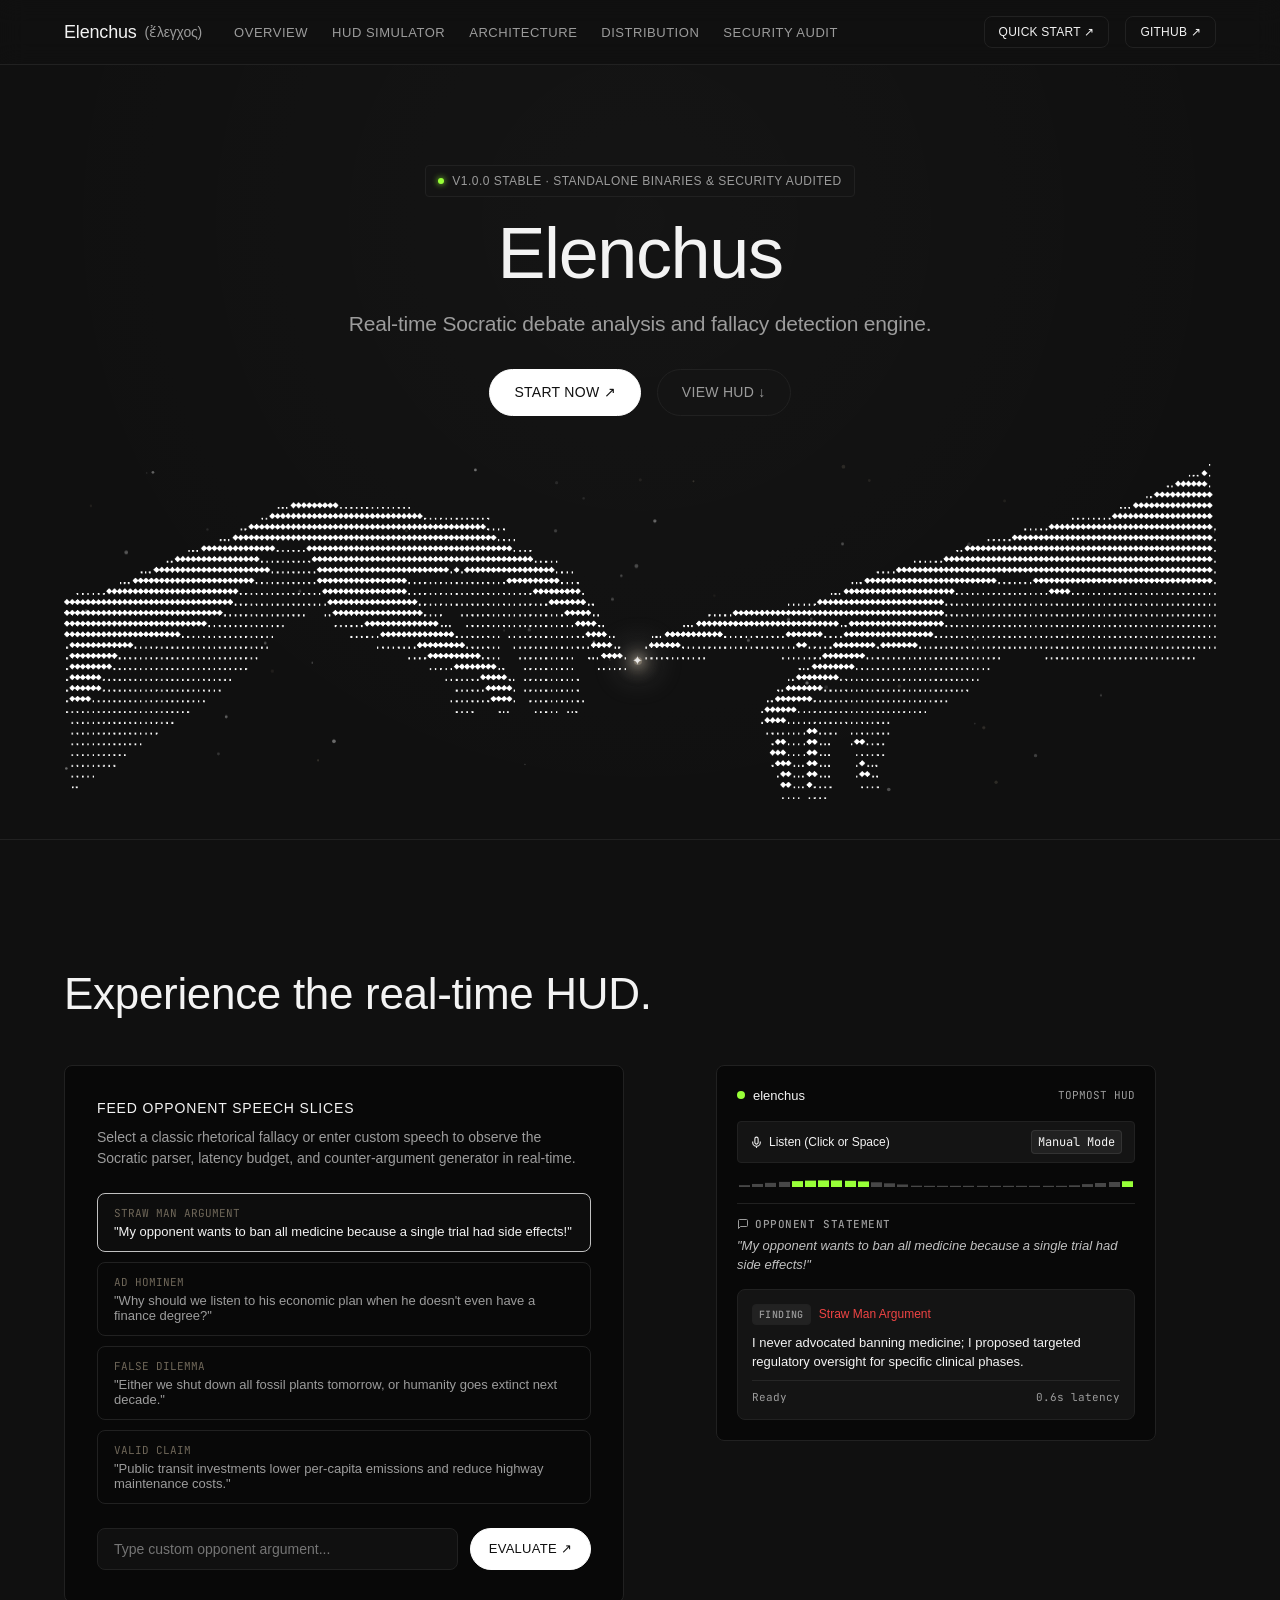
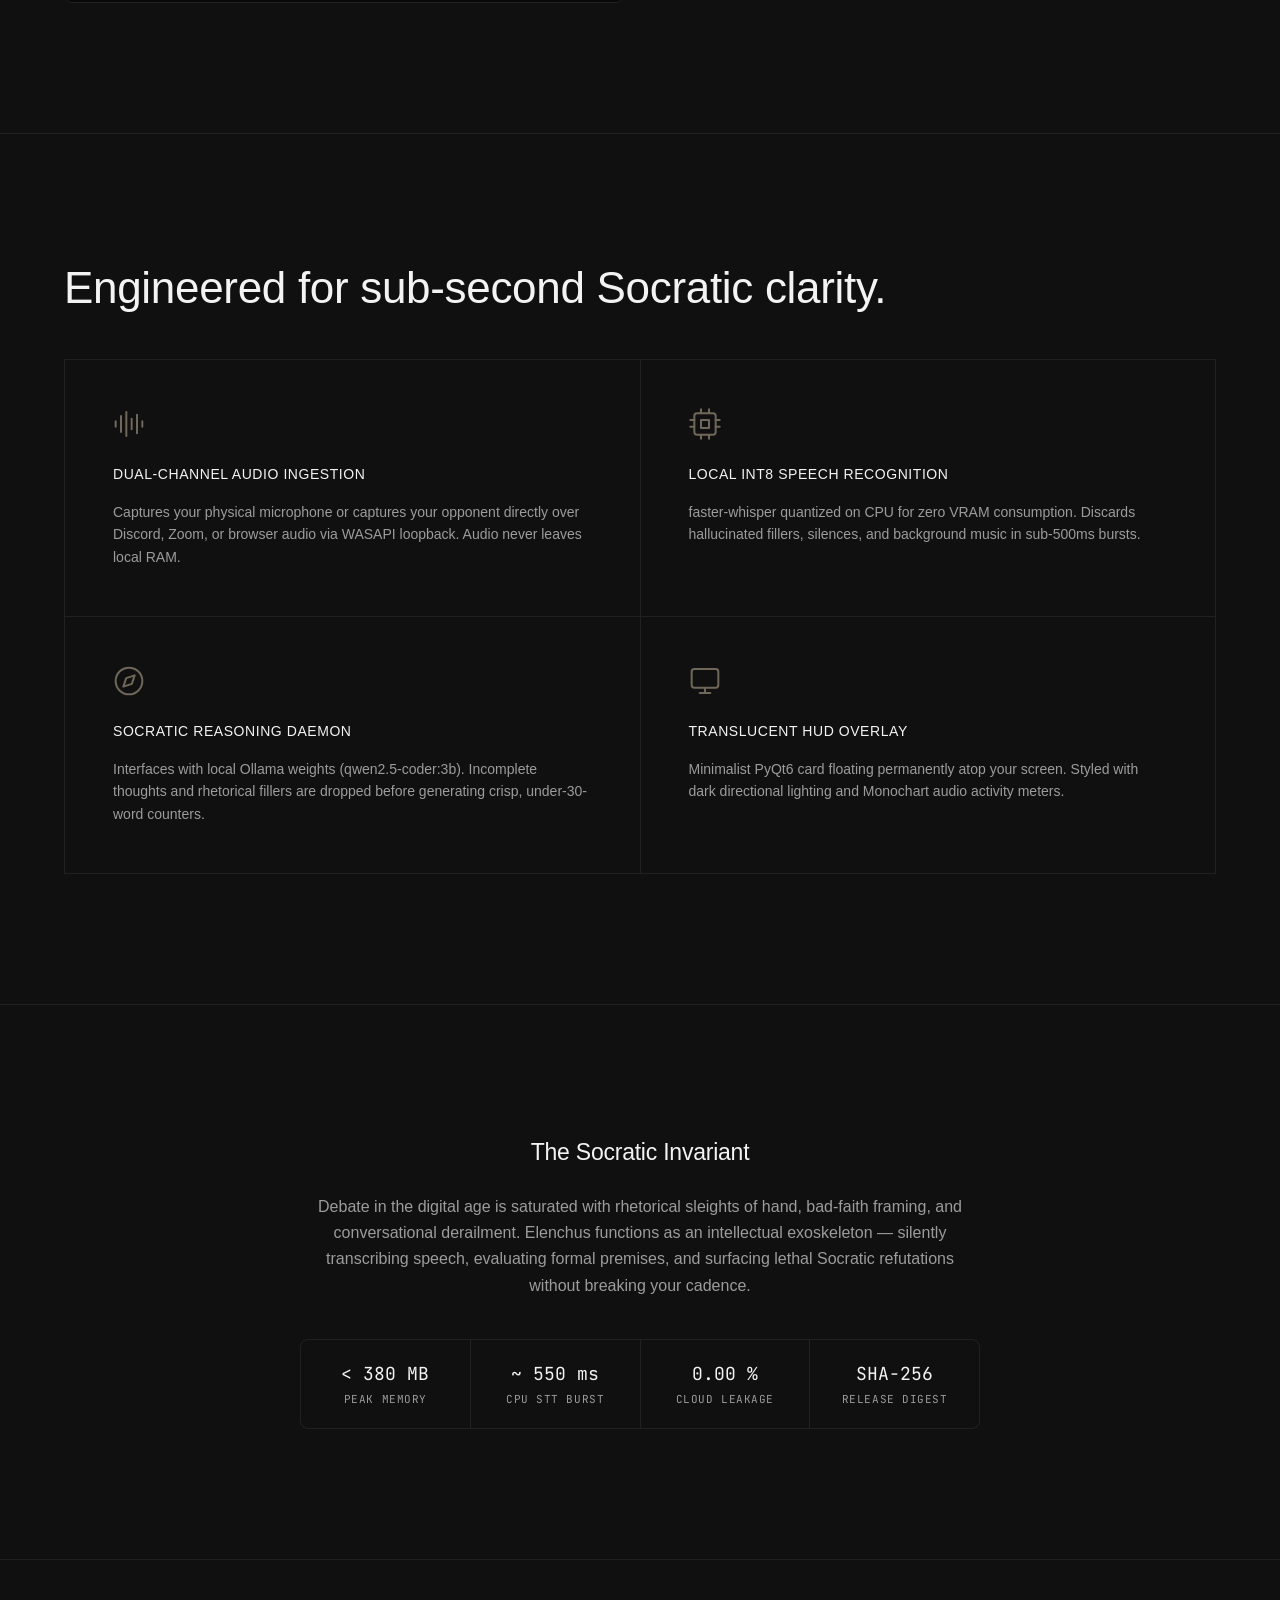
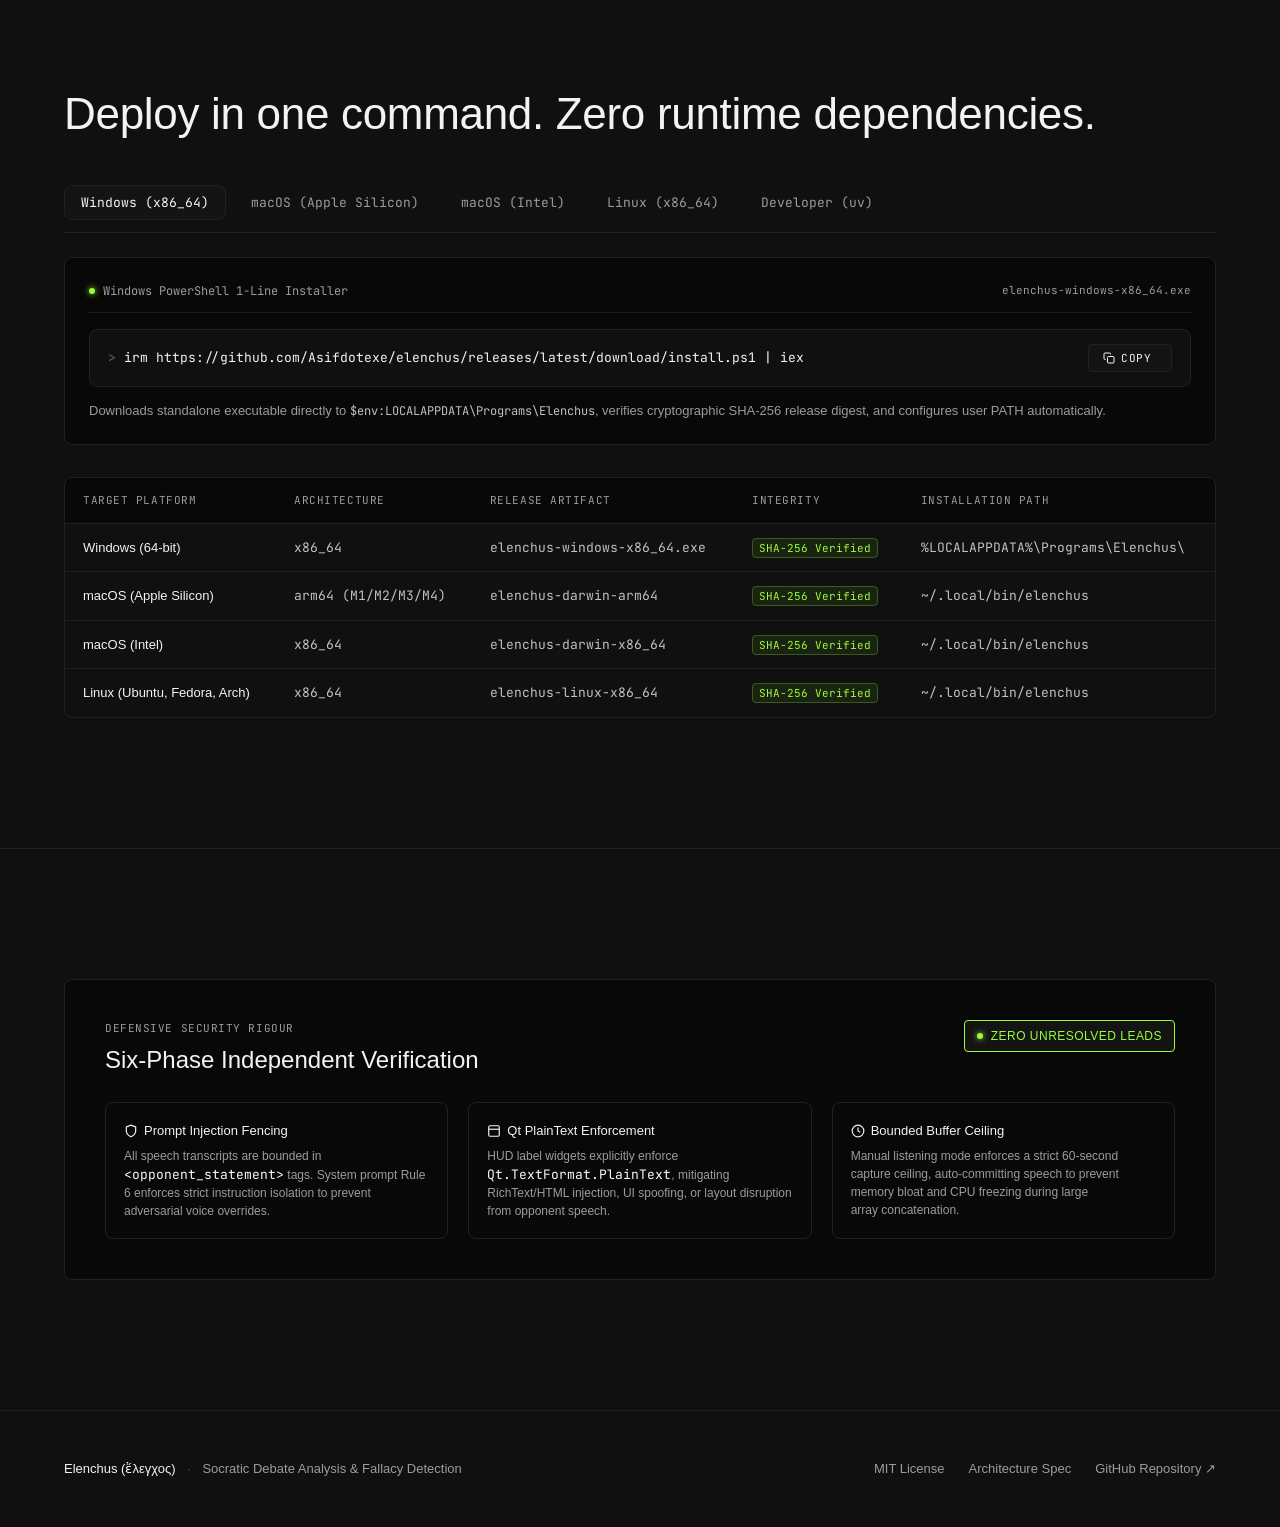
==== commit 592cbc74: "feat(web): polish website according to Hyperstudio design system and Impeccable principles" ====
--- a/docs/index.html
+++ b/docs/index.html
@@ -6,10 +6,12 @@
   <title>Elenchus (ἔλεγχος) — Socratic Debate Analysis Engine</title>
   <meta name="description" content="Real-time Socratic debate analysis and fallacy detection engine. Local Whisper speech-to-text and Ollama reasoning rendered over your desktop.">
 
-  <!-- Typography: Inter (Aeonik substitute) & JetBrains Mono (Input substitute) -->
+  <!-- Typography: General Sans (Aeonik substitute) & JetBrains Mono (Input substitute) -->
+  <link rel="preconnect" href="https://api.fontshare.com">
   <link rel="preconnect" href="https://fonts.googleapis.com">
   <link rel="preconnect" href="https://fonts.gstatic.com" crossorigin>
-  <link href="https://fonts.googleapis.com/css2?family=Inter:wght@400;500;600&family=JetBrains+Mono:wght@400;500&display=swap" rel="stylesheet">
+  <link href="https://api.fontshare.com/v2/css?f[]=general-sans@400,500,600&display=swap" rel="stylesheet">
+  <link href="https://fonts.googleapis.com/css2?family=JetBrains+Mono:wght@400;500&display=swap" rel="stylesheet">
 
   <style>
     /* -------------------------------------------------------------
@@ -19,22 +21,36 @@
        compass-mark to show the way."
        ------------------------------------------------------------- */
     :root {
-      /* Surfaces & Colors */
+      /* Surfaces & Tonal Steps */
       --color-obsidian: #101010;
       --color-carbon: #080808;
+      --color-surface: #141414;
+      --color-surface-hover: #1c1c1c;
+
+      /* Ink & Contrast */
       --color-chalk: #f3f3f3;
       --color-smoke: #9c9c9c;
       --color-ash: #c1c1c1;
+
+      /* Line-work & Hairlines */
       --color-graphite: #212121;
       --color-iron: #474747;
+      --color-border-subtle: rgba(255, 255, 255, 0.08);
+
+      /* High-contrast Action & Accents */
       --color-signal-white: #ffffff;
       --color-compass-gold: #6f6759;
       --color-card-slate: #3b3d45;
+
+      /* Semantic Status Indicators */
       --color-pulse-green: #98ff38;
+      --color-status-active: #98ff38;
+      --color-status-busy: #d97706;
+      --color-status-alert: #ef4444;
 
       /* Typography */
-      --font-display: 'Inter', ui-sans-serif, -apple-system, BlinkMacSystemFont, "Segoe UI", Roboto, sans-serif;
-      --font-body: 'Inter', ui-sans-serif, -apple-system, BlinkMacSystemFont, "Segoe UI", Roboto, sans-serif;
+      --font-display: 'General Sans', ui-sans-serif, -apple-system, BlinkMacSystemFont, "Segoe UI", Roboto, sans-serif;
+      --font-body: 'General Sans', ui-sans-serif, -apple-system, BlinkMacSystemFont, "Segoe UI", Roboto, sans-serif;
       --font-mono: 'JetBrains Mono', ui-monospace, "SF Mono", Menlo, Consolas, monospace;
 
       /* Type Scale */
@@ -102,10 +118,43 @@
       color: var(--color-obsidian);
     }
 
+    /* Accessible Focus Indicators (WCAG AA) */
+    :focus-visible {
+      outline: 2px solid var(--color-chalk);
+      outline-offset: 3px;
+    }
+
     a {
       color: inherit;
       text-decoration: none;
       transition: color 0.15s ease;
+    }
+
+    /* Headings & Text wrap */
+    h1, h2, h3, h4 {
+      text-wrap: balance;
+    }
+
+    p {
+      text-wrap: pretty;
+    }
+
+    /* Tactile button & chip micro-interactions */
+    .btn-pill:active, .btn-ghost:active, .btn-pill-ghost:active, .preset-btn:active, .copy-btn:active, .platform-tab-btn:active {
+      transform: scale(0.98);
+    }
+
+    /* prefers-reduced-motion compliance */
+    @media (prefers-reduced-motion: reduce) {
+      *, *::before, *::after {
+        animation-duration: 0.01ms !important;
+        animation-iteration-count: 1 !important;
+        transition-duration: 0.01ms !important;
+        scroll-behavior: auto !important;
+      }
+      .hands-nexus-spark, .pulse-dot {
+        animation: none !important;
+      }
     }
 
     code, pre {
@@ -241,8 +290,8 @@
     }
 
     .btn-pill:hover {
-      background-color: #e5e5e5;
-      border-color: #e5e5e5;
+      background-color: var(--color-ash);
+      border-color: var(--color-ash);
     }
 
     .btn-ghost {
@@ -273,7 +322,7 @@
       display: inline-flex;
       align-items: center;
       gap: 8px;
-      background-color: #1a1a1a;
+      background-color: var(--color-surface);
       border: 1px solid var(--color-graphite);
       border-radius: var(--radius-tags);
       padding: 6px 12px;
@@ -363,7 +412,7 @@
       align-items: center;
       justify-content: center;
       gap: 8px;
-      background-color: #181818;
+      background-color: var(--color-surface);
       color: var(--color-smoke);
       border: 1px solid var(--color-graphite);
       border-radius: var(--radius-buttons);
@@ -380,7 +429,7 @@
     .btn-pill-ghost:hover {
       border-color: var(--color-ash);
       color: var(--color-chalk);
-      background-color: #222222;
+      background-color: var(--color-surface-hover);
     }
 
     /* ASCII Hands Artwork Presentation */
@@ -540,7 +589,7 @@
 
     .hud-input {
       flex: 1;
-      background: #121214;
+      background: var(--color-obsidian);
       border: 1px solid var(--color-graphite);
       border-radius: var(--radius-cards);
       padding: 12px 16px;
@@ -562,11 +611,10 @@
     }
 
     .hud-device-window {
-      background: linear-gradient(180deg, #151518 0%, #0c0c0e 100%);
-      border: 1px solid rgba(255, 255, 255, 0.12);
-      border-radius: 12px;
-      padding: 20px;
-      box-shadow: 0 20px 40px rgba(0, 0, 0, 0.6);
+      background-color: var(--color-carbon);
+      border: 1px solid var(--color-graphite);
+      border-radius: var(--radius-cards);
+      padding: var(--spacing-20);
       width: 100%;
       max-width: 440px;
       margin: 0 auto;
@@ -576,25 +624,25 @@
       display: flex;
       align-items: center;
       justify-content: space-between;
-      margin-bottom: 16px;
+      margin-bottom: var(--spacing-16);
     }
 
     .hud-title-wrap {
       display: flex;
       align-items: center;
-      gap: 8px;
+      gap: var(--spacing-8);
     }
 
     .hud-status-led {
       width: 8px;
       height: 8px;
-      border-radius: 50%;
-      background-color: #10b981;
+      border-radius: var(--radius-buttons);
+      background-color: var(--color-pulse-green);
       transition: background-color 0.2s ease;
     }
 
     .hud-title {
-      font-size: 13px;
+      font-size: var(--text-caption);
       font-weight: 500;
       color: var(--color-chalk);
     }
@@ -603,11 +651,11 @@
       display: flex;
       align-items: center;
       justify-content: space-between;
-      background: #18181b;
-      border: 1px solid #2e2e34;
-      border-radius: 7px;
-      padding: 8px 12px;
-      margin-bottom: 12px;
+      background: var(--color-surface);
+      border: 1px solid var(--color-graphite);
+      border-radius: var(--radius-tags);
+      padding: var(--spacing-8) var(--spacing-12);
+      margin-bottom: var(--spacing-12);
     }
 
     .hud-action-bar span {
@@ -621,9 +669,10 @@
     .hud-mode-pill {
       font-size: 10px;
       font-family: var(--font-mono);
-      background: rgba(255, 255, 255, 0.08);
+      background: rgba(255, 255, 255, 0.06);
+      border: 1px solid var(--color-border-subtle);
       padding: 2px 6px;
-      border-radius: 4px;
+      border-radius: var(--radius-tags);
       color: var(--color-smoke);
     }
 
@@ -632,82 +681,89 @@
       gap: 2px;
       height: 12px;
       align-items: flex-end;
-      margin-bottom: 16px;
+      margin-bottom: var(--spacing-16);
       padding: 0 2px;
     }
 
     .monochart-bar {
       flex: 1;
-      background-color: #27272a;
-      height: 20%;
-      border-radius: 1px;
-      transition: height 0.1s ease, background-color 0.1s ease;
+      background-color: var(--color-iron);
+      height: 100%;
+      transform-origin: bottom;
+      transform: scaleY(0.2);
+      border-radius: 0;
+      transition: transform 0.1s ease, background-color 0.1s ease;
     }
 
     .monochart-bar.active {
-      background-color: #10b981;
+      background-color: var(--color-pulse-green);
     }
 
     .hud-transcript-box {
-      border-top: 1px solid rgba(255, 255, 255, 0.07);
-      padding-top: 12px;
+      border-top: 1px solid var(--color-graphite);
+      padding-top: var(--spacing-12);
       margin-bottom: 14px;
     }
 
     .hud-meta-label {
       font-size: 11px;
       font-weight: 500;
+      font-family: var(--font-mono);
       color: var(--color-smoke);
-      margin-bottom: 4px;
+      margin-bottom: var(--spacing-4);
       display: flex;
       align-items: center;
       gap: 6px;
+      text-transform: uppercase;
+      letter-spacing: 0.05em;
     }
 
     .hud-transcript-text {
-      font-size: 12px;
+      font-size: 13px;
       font-style: italic;
-      color: #a1a1aa;
-      line-height: 1.4;
-      min-height: 36px;
+      color: var(--color-ash);
+      line-height: 1.45;
+      min-height: 38px;
     }
 
     .hud-rebuttal-card {
-      background-color: #141417;
-      border: 1px solid rgba(255, 255, 255, 0.08);
-      border-radius: 8px;
+      background-color: var(--color-surface);
+      border: 1px solid var(--color-graphite);
+      border-radius: var(--radius-cards);
       padding: 14px;
     }
 
     .hud-finding-row {
       display: flex;
       align-items: center;
-      gap: 8px;
-      margin-bottom: 8px;
+      gap: var(--spacing-8);
+      margin-bottom: var(--spacing-8);
     }
 
     .hud-finding-tag {
       background-color: rgba(255, 255, 255, 0.06);
-      border: 1px solid rgba(255, 255, 255, 0.08);
-      border-radius: 4px;
+      border: 1px solid var(--color-graphite);
+      border-radius: var(--radius-tags);
       font-size: 10px;
       font-weight: 500;
+      font-family: var(--font-mono);
       color: var(--color-smoke);
       padding: 2px 6px;
       text-transform: uppercase;
+      letter-spacing: 0.04em;
     }
 
     .hud-flaw-title {
       font-size: 12px;
       font-weight: 500;
-      color: #fca5a5;
+      color: var(--color-status-alert);
     }
 
     .hud-counter-text {
       font-size: 13px;
-      color: #fafafa;
-      line-height: 1.45;
-      margin-bottom: 8px;
+      color: var(--color-chalk);
+      line-height: 1.5;
+      margin-bottom: var(--spacing-8);
     }
 
     .hud-footer-meta {
@@ -716,10 +772,10 @@
       align-items: center;
       font-size: 11px;
       font-family: var(--font-mono);
-      color: #71717a;
-      border-top: 1px solid rgba(255, 255, 255, 0.04);
-      padding-top: 8px;
-      margin-top: 8px;
+      color: var(--color-smoke);
+      border-top: 1px solid var(--color-border-subtle);
+      padding-top: var(--spacing-8);
+      margin-top: var(--spacing-8);
     }
 
     /* -------------------------------------------------------------
@@ -893,7 +949,7 @@
     .platform-tab-btn.active, .platform-tab-btn:hover {
       border-color: var(--color-graphite);
       color: var(--color-chalk);
-      background-color: #1a1a1a;
+      background-color: var(--color-surface);
     }
 
     .terminal-card {
@@ -910,7 +966,7 @@
       justify-content: space-between;
       margin-bottom: 16px;
       padding-bottom: 12px;
-      border-bottom: 1px solid rgba(255, 255, 255, 0.06);
+      border-bottom: 1px solid var(--color-border-subtle);
     }
 
     .terminal-title {
@@ -927,9 +983,9 @@
       align-items: center;
       justify-content: space-between;
       gap: 16px;
-      background: #111113;
-      border: 1px solid #212124;
-      border-radius: 6px;
+      background: var(--color-obsidian);
+      border: 1px solid var(--color-graphite);
+      border-radius: var(--radius-cards);
       padding: 14px 18px;
       overflow-x: auto;
     }
@@ -948,25 +1004,35 @@
     }
 
     .copy-btn {
-      background: #1c1c1f;
-      border: 1px solid #2e2e34;
-      color: var(--color-chalk);
-      border-radius: 4px;
-      padding: 6px 12px;
+      background: var(--color-surface);
+      border: 1px solid var(--color-graphite);
+      color: var(--color-chalk);
+      border-radius: var(--radius-tags);
+      padding: 6px 14px;
       font-size: 11px;
       font-family: var(--font-mono);
       text-transform: uppercase;
+      letter-spacing: 0.04em;
       cursor: pointer;
       display: flex;
       align-items: center;
       gap: 6px;
-      transition: all 0.15s ease;
+      transition: all 0.15s cubic-bezier(0.16, 1, 0.3, 1);
       white-space: nowrap;
     }
 
     .copy-btn:hover {
-      background: #27272a;
-      border-color: #3f3f46;
+      background: var(--color-surface-hover);
+      border-color: var(--color-ash);
+    }
+
+    .copy-btn:active {
+      transform: scale(0.96);
+    }
+
+    .copy-btn.copied {
+      border-color: var(--color-pulse-green);
+      color: var(--color-pulse-green);
     }
 
     /* Distribution Matrix Table */
@@ -1016,9 +1082,9 @@
       font-size: 11px;
       color: var(--color-pulse-green);
       background: rgba(152, 255, 56, 0.08);
-      border: 1px solid rgba(152, 255, 56, 0.2);
+      border: 1px solid rgba(152, 255, 56, 0.25);
       padding: 2px 6px;
-      border-radius: 3px;
+      border-radius: var(--radius-tags);
     }
 
     /* -------------------------------------------------------------
@@ -1028,7 +1094,7 @@
       border: 1px solid var(--color-graphite);
       border-radius: var(--radius-cards);
       padding: 40px;
-      background: linear-gradient(180deg, #121214 0%, #0d0d0f 100%);
+      background-color: var(--color-carbon);
       display: flex;
       flex-direction: column;
       gap: 24px;
@@ -1173,7 +1239,6 @@
   <section class="section-spacing" id="simulator">
     <div class="container">
       <div class="section-header-block">
-        <div class="section-eyebrow">Interactive Simulation</div>
         <h2 class="section-title">Experience the real-time HUD.</h2>
       </div>
 
@@ -1218,7 +1283,7 @@
                 <span id="hudStatusDot" class="hud-status-led"></span>
                 <span class="hud-title">elenchus</span>
               </div>
-              <div style="font-size: 11px; color: #71717a; font-family: var(--font-mono);">TOPMOST HUD</div>
+              <div style="font-size: 11px; color: var(--color-smoke); font-family: var(--font-mono);">TOPMOST HUD</div>
             </div>
 
             <div class="hud-action-bar">
@@ -1273,7 +1338,6 @@
   <section class="section-spacing" id="architecture">
     <div class="container">
       <div class="section-header-block">
-        <div class="section-eyebrow">Local-First Architecture</div>
         <h2 class="section-title">Engineered for sub-second Socratic clarity.</h2>
       </div>
 
@@ -1283,7 +1347,7 @@
           <svg class="service-icon" viewBox="0 0 24 24">
             <path d="M2 10v4M6 6v12M10 3v18M14 8v8M18 5v14M22 10v4"/>
           </svg>
-          <h3 class="service-title">01 / Dual-Channel Audio Ingestion</h3>
+          <h3 class="service-title">Dual-Channel Audio Ingestion</h3>
           <p class="service-body">
             Captures your physical microphone or captures your opponent directly over Discord, Zoom, or browser audio via WASAPI loopback. Audio never leaves local RAM.
           </p>
@@ -1296,7 +1360,7 @@
             <rect x="9" y="9" width="6" height="6"/>
             <path d="M9 1v3M15 1v3M9 20v3M15 20v3M20 9h3M20 14h3M1 9h3M1 14h3"/>
           </svg>
-          <h3 class="service-title">02 / Local INT8 Speech Recognition</h3>
+          <h3 class="service-title">Local INT8 Speech Recognition</h3>
           <p class="service-body">
             faster-whisper quantized on CPU for zero VRAM consumption. Discards hallucinated fillers, silences, and background music in sub-500ms bursts.
           </p>
@@ -1308,7 +1372,7 @@
             <circle cx="12" cy="12" r="10"/>
             <polygon points="16.24 7.76 14.12 14.12 7.76 16.24 9.88 9.88 16.24 7.76"/>
           </svg>
-          <h3 class="service-title">03 / Socratic Reasoning Daemon</h3>
+          <h3 class="service-title">Socratic Reasoning Daemon</h3>
           <p class="service-body">
             Interfaces with local Ollama weights (qwen2.5-coder:3b). Incomplete thoughts and rhetorical fillers are dropped before generating crisp, under-30-word counters.
           </p>
@@ -1321,7 +1385,7 @@
             <line x1="8" y1="21" x2="16" y2="21"/>
             <line x1="12" y1="17" x2="12" y2="21"/>
           </svg>
-          <h3 class="service-title">04 / Translucent HUD Overlay</h3>
+          <h3 class="service-title">Translucent HUD Overlay</h3>
           <p class="service-body">
             Minimalist PyQt6 card floating permanently atop your screen. Styled with dark directional lighting and Monochart audio activity meters.
           </p>
@@ -1338,7 +1402,6 @@
   <section class="section-spacing">
     <div class="container">
       <div class="manifesto-block">
-        <div class="section-eyebrow">Philosophical Baseline</div>
         <h2 class="manifesto-title">The Socratic Invariant</h2>
         <p class="manifesto-body">
           Debate in the digital age is saturated with rhetorical sleights of hand, bad-faith framing, and conversational derailment. Elenchus functions as an intellectual exoskeleton — silently transcribing speech, evaluating formal premises, and surfacing lethal Socratic refutations without breaking your cadence.
@@ -1375,7 +1438,6 @@
   <section class="section-spacing" id="quickstart">
     <div class="container">
       <div class="section-header-block">
-        <div class="section-eyebrow">Distribution & Quick Start</div>
         <h2 class="section-title">Deploy in one command. Zero runtime dependencies.</h2>
       </div>
 
@@ -1402,9 +1464,12 @@
           <code class="terminal-code" id="terminalCommand">
             <span class="prompt">&gt;</span>irm https://github.com/Asifdotexe/elenchus/releases/latest/download/install.ps1 | iex
           </code>
-          <button class="copy-btn" id="copyBtn" onclick="copyCommand()">
-            <svg width="12" height="12" viewBox="0 0 24 24" fill="none" stroke="currentColor" stroke-width="2"><rect x="9" y="9" width="13" height="13" rx="2" ry="2"/><path d="M5 15H4a2 2 0 0 1-2-2V4a2 2 0 0 1 2-2h9a2 2 0 0 1 2 2v1"/></svg>
+          <button class="copy-btn" id="copyBtn" onclick="copyCommand()" aria-label="Copy installation command to clipboard">
+            <span id="copyBtnIcon" aria-hidden="true" style="display:inline-flex;align-items:center;">
+              <svg width="12" height="12" viewBox="0 0 24 24" fill="none" stroke="currentColor" stroke-width="2"><rect x="9" y="9" width="13" height="13" rx="2" ry="2"/><path d="M5 15H4a2 2 0 0 1-2-2V4a2 2 0 0 1 2-2h9a2 2 0 0 1 2 2v1"/></svg>
+            </span>
             <span id="copyBtnText">Copy</span>
+            <span class="sr-only" id="copyLiveStatus" aria-live="polite"></span>
           </button>
         </div>
 
@@ -1427,21 +1492,21 @@
           </thead>
           <tbody>
             <tr>
-              <td>Windows 10 / 11</td>
+              <td>Windows (64-bit)</td>
               <td class="mono">x86_64</td>
               <td class="mono">elenchus-windows-x86_64.exe</td>
               <td><span class="badge-ok">SHA-256 Verified</span></td>
               <td class="mono">%LOCALAPPDATA%\Programs\Elenchus\</td>
             </tr>
             <tr>
-              <td>macOS 12+ (Apple Silicon)</td>
+              <td>macOS (Apple Silicon)</td>
               <td class="mono">arm64 (M1/M2/M3/M4)</td>
               <td class="mono">elenchus-darwin-arm64</td>
               <td><span class="badge-ok">SHA-256 Verified</span></td>
               <td class="mono">~/.local/bin/elenchus</td>
             </tr>
             <tr>
-              <td>macOS 12+ (Intel)</td>
+              <td>macOS (Intel)</td>
               <td class="mono">x86_64</td>
               <td class="mono">elenchus-darwin-x86_64</td>
               <td><span class="badge-ok">SHA-256 Verified</span></td>
@@ -1470,8 +1535,8 @@
       <div class="security-audit-card">
         <div style="display: flex; justify-content: space-between; align-items: flex-start; flex-wrap: wrap; gap: 16px;">
           <div>
-            <div class="section-eyebrow">Cloudflare Audit Skill · Completed & Verified</div>
-            <h3 style="font-size: 24px; font-weight: 400; color: var(--color-chalk);">Six-Phase Defensive Security Rigour</h3>
+            <div style="font-family: var(--font-mono); font-size: 11px; color: var(--color-smoke); text-transform: uppercase; letter-spacing: 0.05em; margin-bottom: 6px;">Defensive Security Rigour</div>
+            <h3 style="font-size: 24px; font-weight: 400; color: var(--color-chalk);">Six-Phase Independent Verification</h3>
           </div>
           <span class="status-badge" style="border-color: var(--color-pulse-green); color: var(--color-pulse-green);">
             <span class="pulse-dot"></span>
@@ -1634,15 +1699,24 @@
           handsCtx.fill();
         }
 
-        requestAnimationFrame(animateHandsCanvas);
+        if (!window.matchMedia('(prefers-reduced-motion: reduce)').matches) {
+          requestAnimationFrame(animateHandsCanvas);
+        }
       }
 
-      window.addEventListener('load', () => {
-        initHandsCanvas();
-        animateHandsCanvas();
-      });
-      initHandsCanvas();
-      animateHandsCanvas();
+      let canvasInitialized = false;
+      function startCanvasLoop() {
+        if (!canvasInitialized) {
+          canvasInitialized = true;
+          initHandsCanvas();
+          animateHandsCanvas();
+        }
+      }
+
+      window.addEventListener('load', startCanvasLoop);
+      if (document.readyState === 'complete' || document.readyState === 'interactive') {
+        startCanvasLoop();
+      }
     }
 
     /* -------------------------------------------------------------
@@ -1658,10 +1732,11 @@
 
     // Idle ambient audio energy meter animation
     setInterval(() => {
+      if (window.matchMedia('(prefers-reduced-motion: reduce)').matches) return;
       const baseLvl = Math.random();
       bars.forEach((b, idx) => {
         const heightPct = Math.max(10, Math.min(95, Math.sin(idx * 0.25) * 40 + baseLvl * 50));
-        b.style.height = heightPct + '%';
+        b.style.transform = `scaleY(${heightPct / 100})`;
         if (heightPct > 45) {
           b.classList.add('active');
         } else {
@@ -1732,19 +1807,19 @@
       const actionText = document.getElementById('hudActionText');
 
       // Busy state
-      statusLed.style.backgroundColor = '#f59e0b';
+      statusLed.style.backgroundColor = 'var(--color-status-busy)';
       statusMsg.textContent = 'Analyzing rhetorical flaws...';
-      actionText.innerHTML = '<span style="color:#f59e0b">Processing speech...</span>';
+      actionText.innerHTML = '<span style="color:var(--color-status-busy)">Processing speech...</span>';
 
       setTimeout(() => {
         document.getElementById('hudTranscript').textContent = `"${data.text}"`;
         document.getElementById('hudFlaw').textContent = data.flaw;
-        document.getElementById('hudFlaw').style.color = data.tag === 'Note' ? '#a1a1aa' : '#fca5a5';
+        document.getElementById('hudFlaw').style.color = data.tag === 'Note' ? 'var(--color-smoke)' : 'var(--color-status-alert)';
         document.getElementById('hudTag').textContent = data.tag;
         document.getElementById('hudCounter').textContent = data.counter;
         document.getElementById('hudLatency').textContent = `${data.latency} latency`;
 
-        statusLed.style.backgroundColor = '#10b981';
+        statusLed.style.backgroundColor = 'var(--color-pulse-green)';
         statusMsg.textContent = 'Ready';
         actionText.innerHTML = '<svg width="13" height="13" viewBox="0 0 24 24" fill="none" stroke="currentColor" stroke-width="2"><path d="M12 2a3 3 0 0 0-3 3v7a3 3 0 0 0 6 0V5a3 3 0 0 0-3-3Z"/><path d="M19 10v2a7 7 0 0 1-14 0v-2"/><line x1="12" x2="12" y1="19" y2="22"/></svg> Listen (Click or Space)';
       }, 350);
@@ -1801,10 +1876,25 @@
 
     function copyCommand() {
       navigator.clipboard.writeText(currentCmd).then(() => {
+        const btn = document.getElementById('copyBtn');
         const btnText = document.getElementById('copyBtnText');
-        btnText.textContent = 'Copied!';
+        const btnIcon = document.getElementById('copyBtnIcon');
+        const liveStatus = document.getElementById('copyLiveStatus');
+
+        if (btn) btn.classList.add('copied');
+        if (btnText) btnText.textContent = 'Copied!';
+        if (btnIcon) {
+          btnIcon.innerHTML = '<svg width="12" height="12" viewBox="0 0 24 24" fill="none" stroke="currentColor" stroke-width="2.5"><polyline points="20 6 9 17 4 12"/></svg>';
+        }
+        if (liveStatus) liveStatus.textContent = 'Installation command copied to clipboard.';
+
         setTimeout(() => {
-          btnText.textContent = 'Copy';
+          if (btn) btn.classList.remove('copied');
+          if (btnText) btnText.textContent = 'Copy';
+          if (btnIcon) {
+            btnIcon.innerHTML = '<svg width="12" height="12" viewBox="0 0 24 24" fill="none" stroke="currentColor" stroke-width="2"><rect x="9" y="9" width="13" height="13" rx="2" ry="2"/><path d="M5 15H4a2 2 0 0 1-2-2V4a2 2 0 0 1 2-2h9a2 2 0 0 1 2 2v1"/></svg>';
+          }
+          if (liveStatus) liveStatus.textContent = '';
         }, 2000);
       });
     }
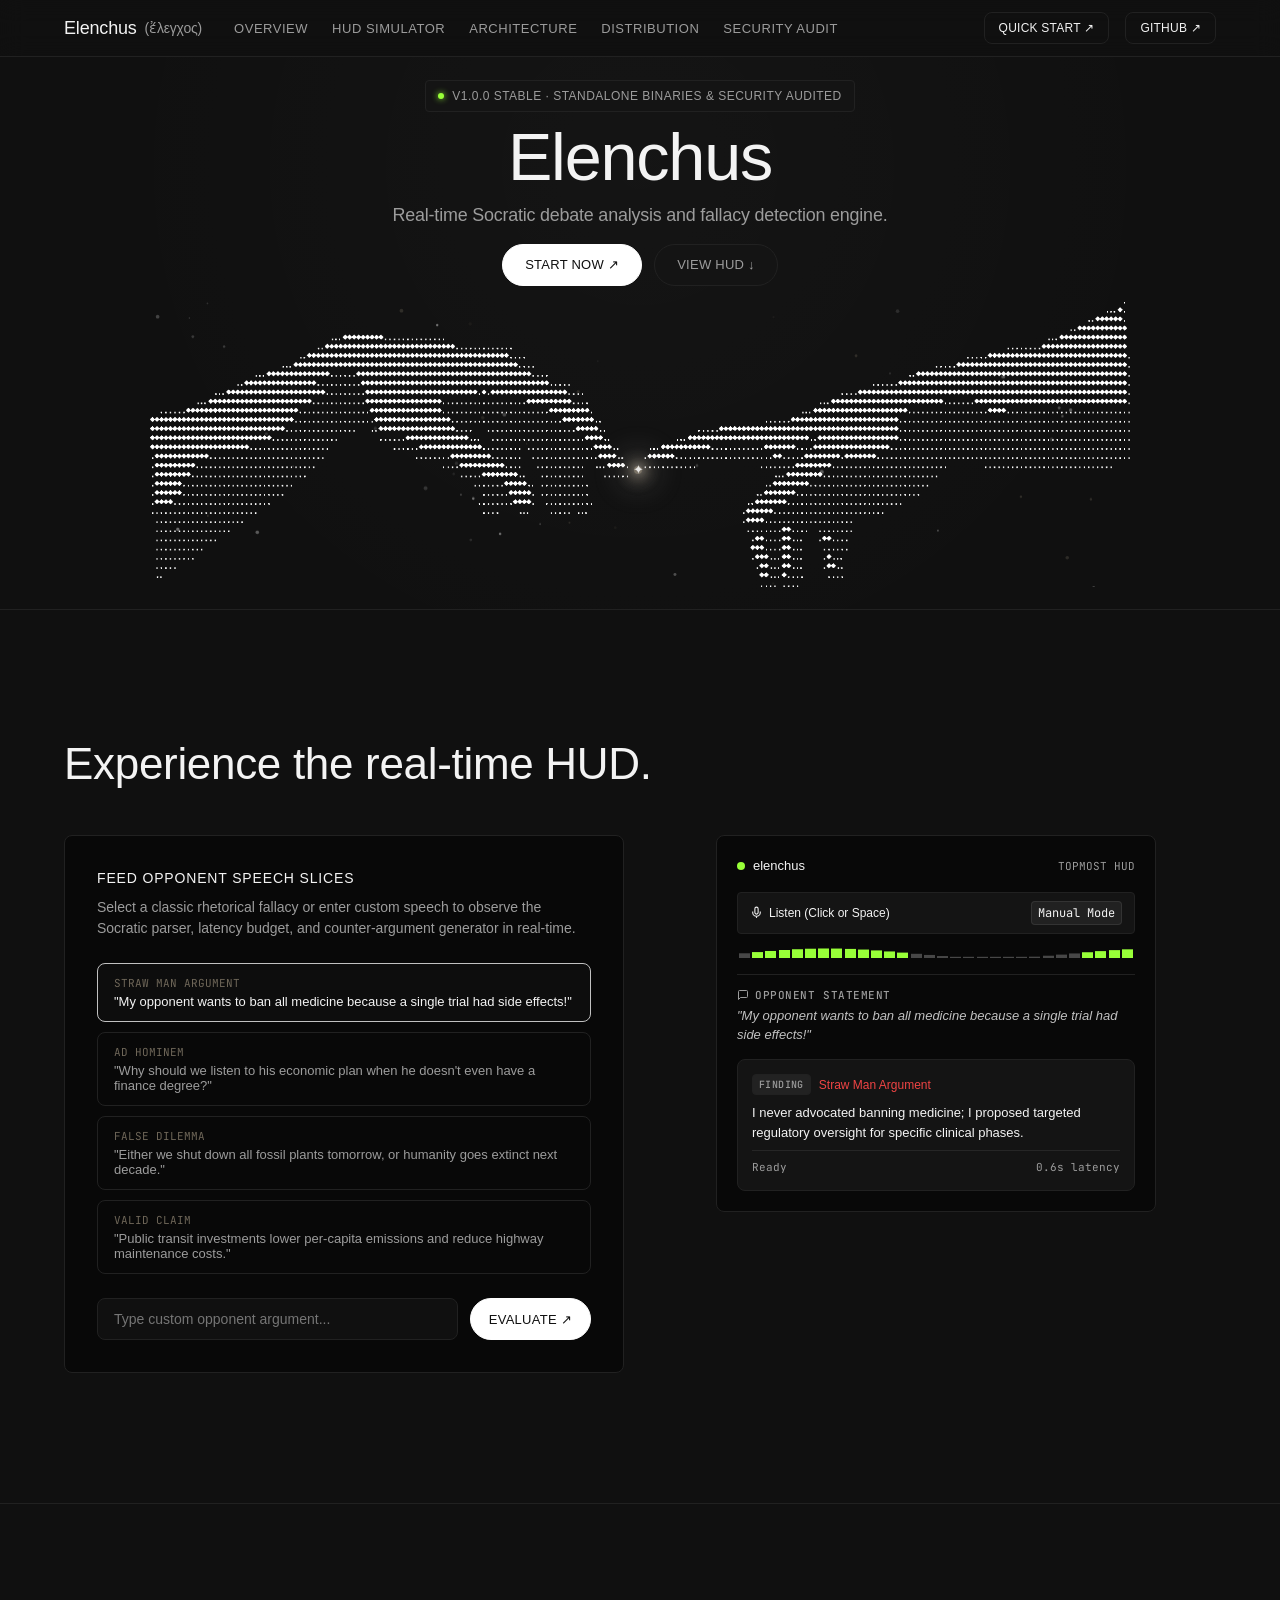
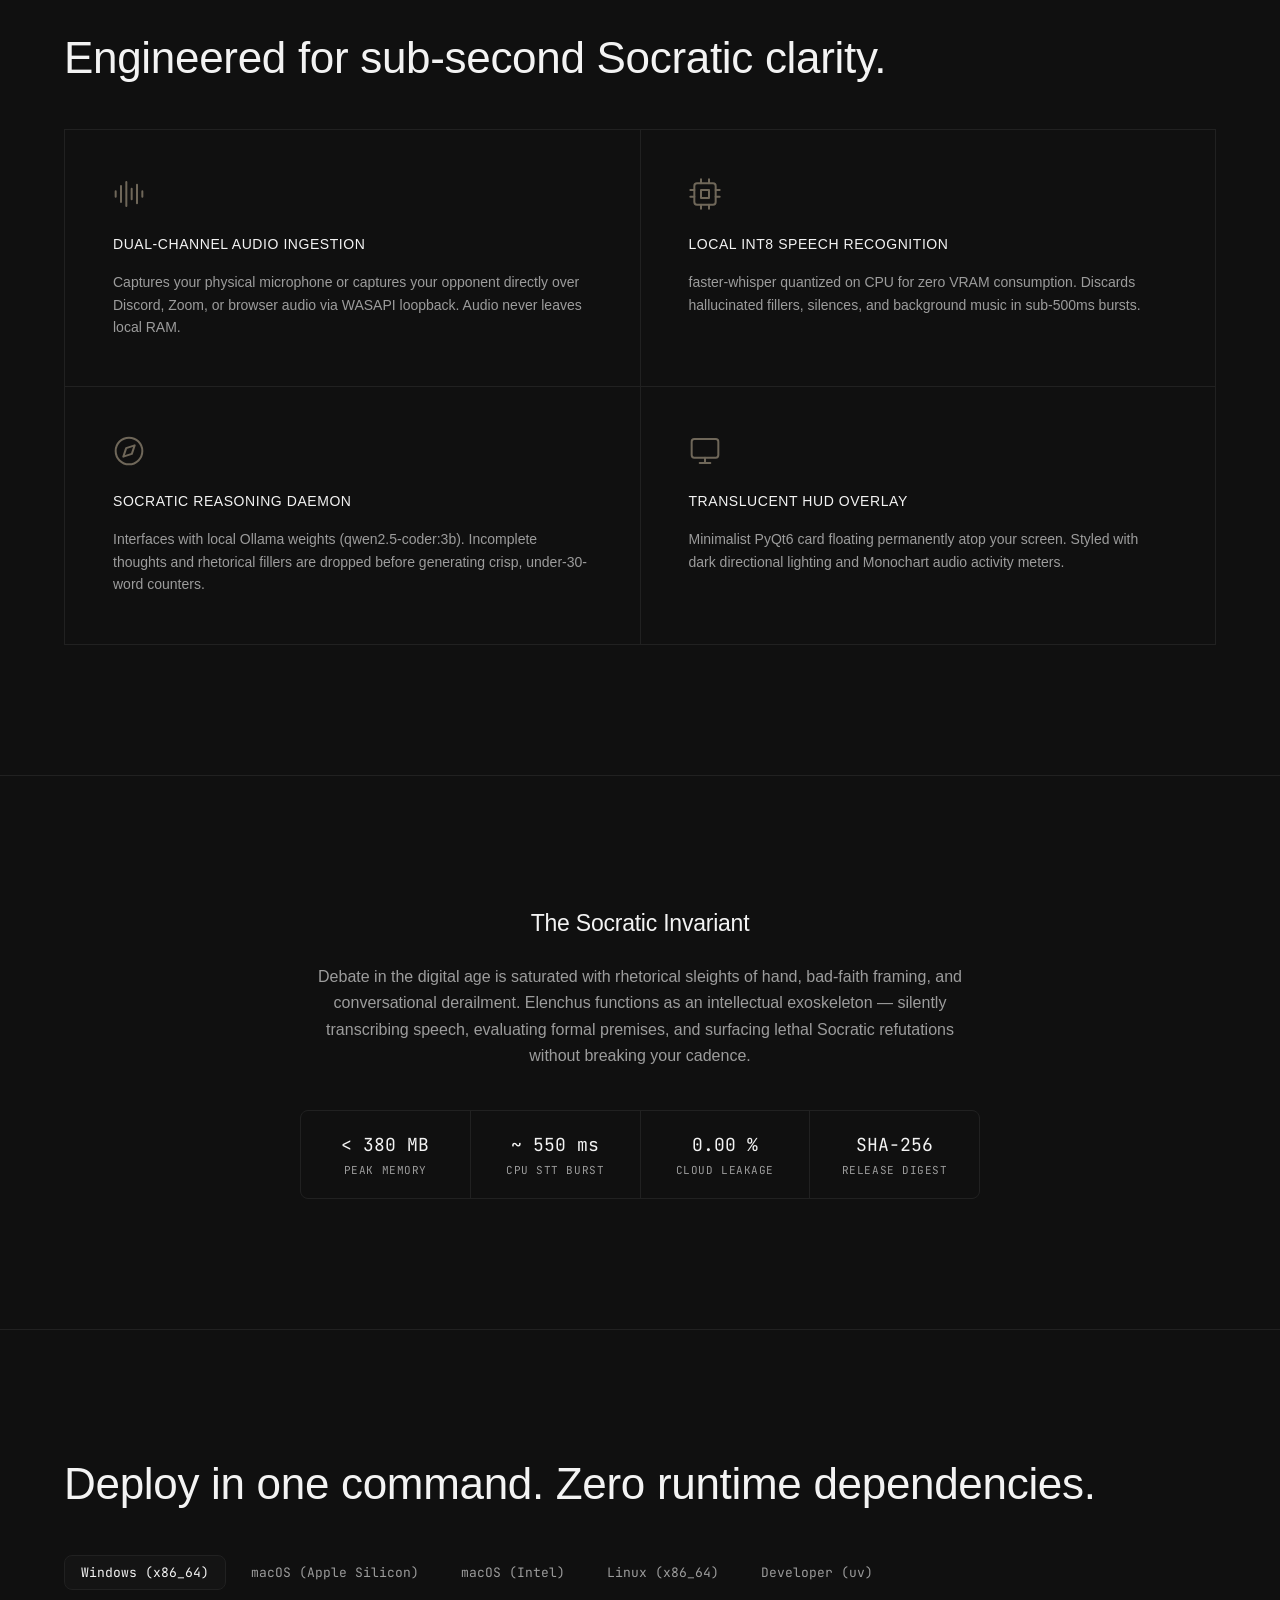
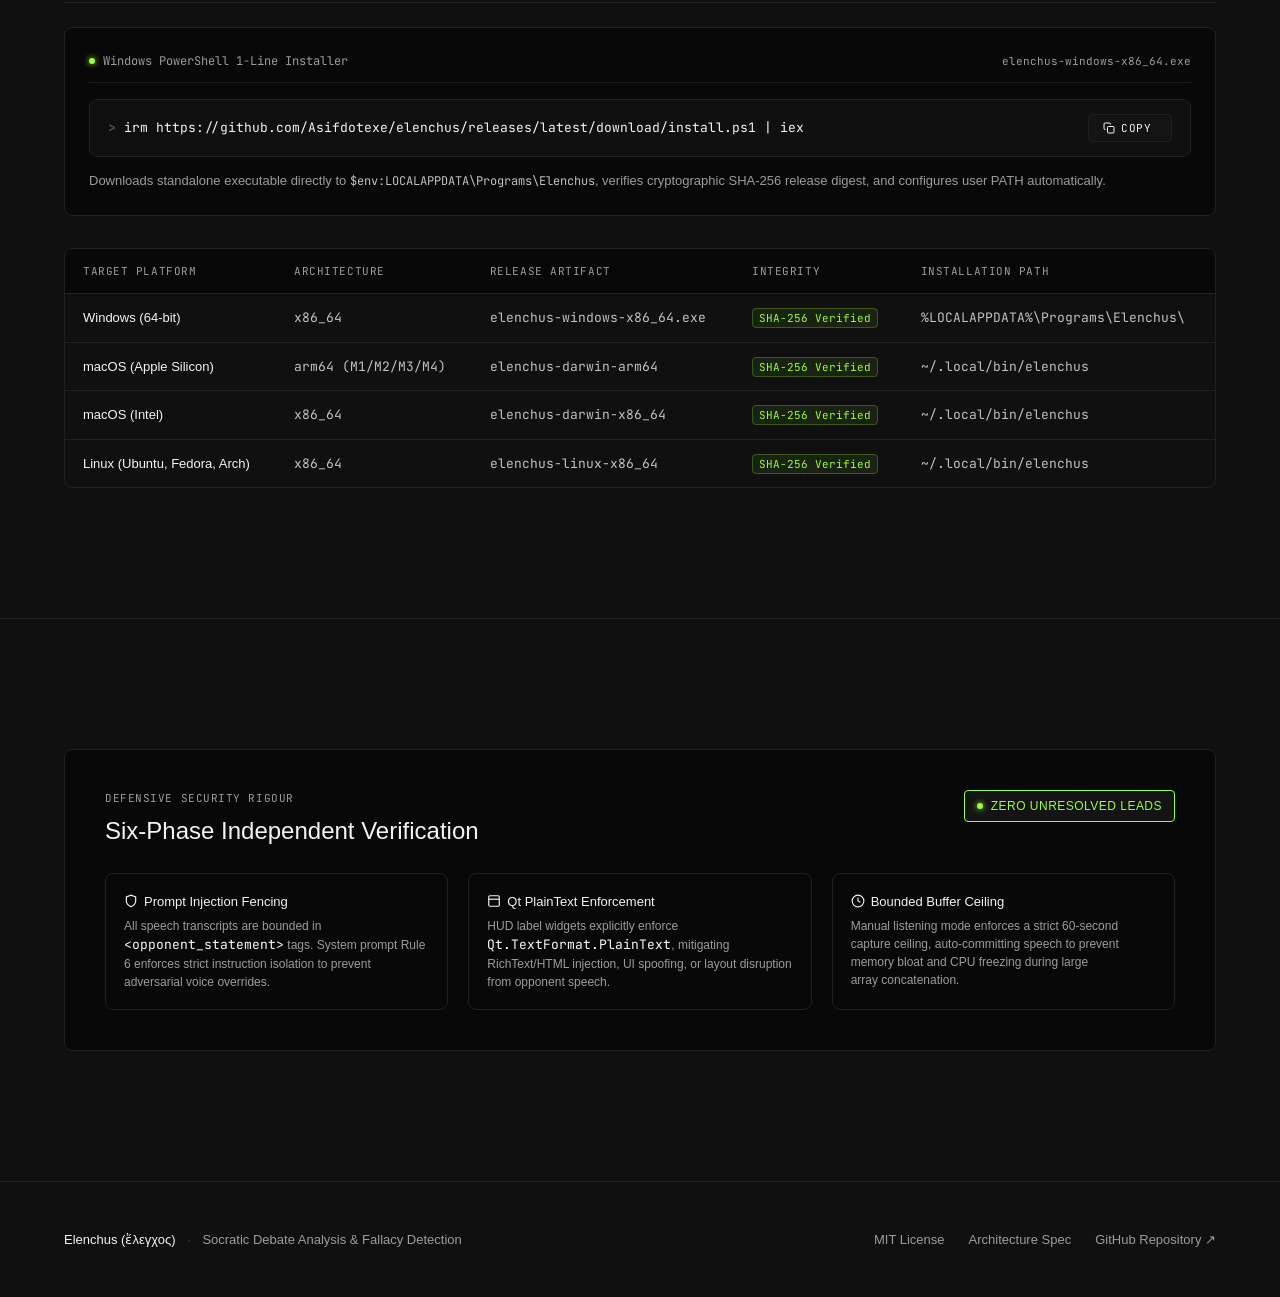
==== commit e44d8cfe: "fix(web): reduce top padding and ensure full hero is visible on initial viewport load" ====
--- a/docs/index.html
+++ b/docs/index.html
@@ -212,7 +212,7 @@
       display: flex;
       align-items: center;
       justify-content: space-between;
-      height: 64px;
+      height: 56px;
     }
 
     .nav-left {
@@ -345,8 +345,8 @@
        HERO SECTION (Centered layout with ASCII Creation of Adam hands)
        ------------------------------------------------------------- */
     .hero-section {
-      padding-top: 100px;
-      padding-bottom: 40px;
+      padding-top: clamp(16px, 2.5vh, 28px);
+      padding-bottom: clamp(16px, 2.5vh, 28px);
       position: relative;
       text-align: center;
       overflow: hidden;
@@ -358,7 +358,7 @@
       flex-direction: column;
       align-items: center;
       text-align: center;
-      gap: 20px;
+      gap: clamp(8px, 1.4vh, 14px);
       max-width: 900px;
       margin: 0 auto;
       position: relative;
@@ -366,10 +366,10 @@
     }
 
     .hero-headline {
-      font-size: 72px;
+      font-size: clamp(48px, 5.2vw, 68px);
       font-weight: 400;
-      line-height: 1.02;
-      letter-spacing: -1.4px;
+      line-height: 1.0;
+      letter-spacing: -1.2px;
       color: var(--color-chalk);
       margin: 0;
       text-wrap: balance;
@@ -377,24 +377,24 @@
 
     @media (max-width: 768px) {
       .hero-headline {
-        font-size: 46px;
-        letter-spacing: -0.8px;
+        font-size: 38px;
+        letter-spacing: -0.6px;
       }
     }
 
     .hero-tagline {
-      font-size: var(--text-subheading);
+      font-size: clamp(15px, 1.4vw, 18px);
       font-weight: 400;
       line-height: 1.35;
       color: var(--color-smoke);
-      max-width: 680px;
+      max-width: 640px;
       margin: 0 auto;
       letter-spacing: -0.2px;
     }
 
     @media (max-width: 768px) {
       .hero-tagline {
-        font-size: 17px;
+        font-size: 15px;
       }
     }
 
@@ -402,9 +402,14 @@
       display: flex;
       align-items: center;
       justify-content: center;
-      gap: 16px;
-      margin-top: 10px;
+      gap: 12px;
+      margin-top: 4px;
       flex-wrap: wrap;
+    }
+
+    .hero-actions .btn-pill {
+      padding: 10px 22px;
+      font-size: 13px;
     }
 
     .btn-pill-ghost {
@@ -416,8 +421,8 @@
       color: var(--color-smoke);
       border: 1px solid var(--color-graphite);
       border-radius: var(--radius-buttons);
-      padding: 12px 24px;
-      font-size: 14px;
+      padding: 10px 22px;
+      font-size: 13px;
       font-weight: 400;
       text-transform: uppercase;
       letter-spacing: 0.02em;
@@ -436,8 +441,10 @@
     .hero-hands-wrapper {
       position: relative;
       width: 100%;
-      max-width: 1200px;
-      margin: 48px auto 0 auto;
+      max-width: 980px;
+      aspect-ratio: 3217 / 935;
+      max-height: clamp(190px, 42vh, 320px);
+      margin: clamp(10px, 1.8vh, 18px) auto 0 auto;
       display: flex;
       justify-content: center;
       align-items: center;
@@ -445,9 +452,15 @@
       user-select: none;
     }
 
+    .hero-hands-wrapper picture {
+      display: block;
+      width: 100%;
+      height: 100%;
+    }
+
     .hero-hands-img {
       width: 100%;
-      height: auto;
+      height: 100%;
       display: block;
       object-fit: contain;
       filter: contrast(1.05) brightness(1.0);
@@ -458,6 +471,14 @@
 
     .hero-hands-wrapper:hover .hero-hands-img {
       filter: contrast(1.12) brightness(1.06);
+    }
+
+    @media (max-width: 768px) {
+      .hero-hands-wrapper {
+        aspect-ratio: 3143 / 1209;
+        max-height: 38vh;
+        margin-top: 8px;
+      }
     }
 
     #handsCanvas {
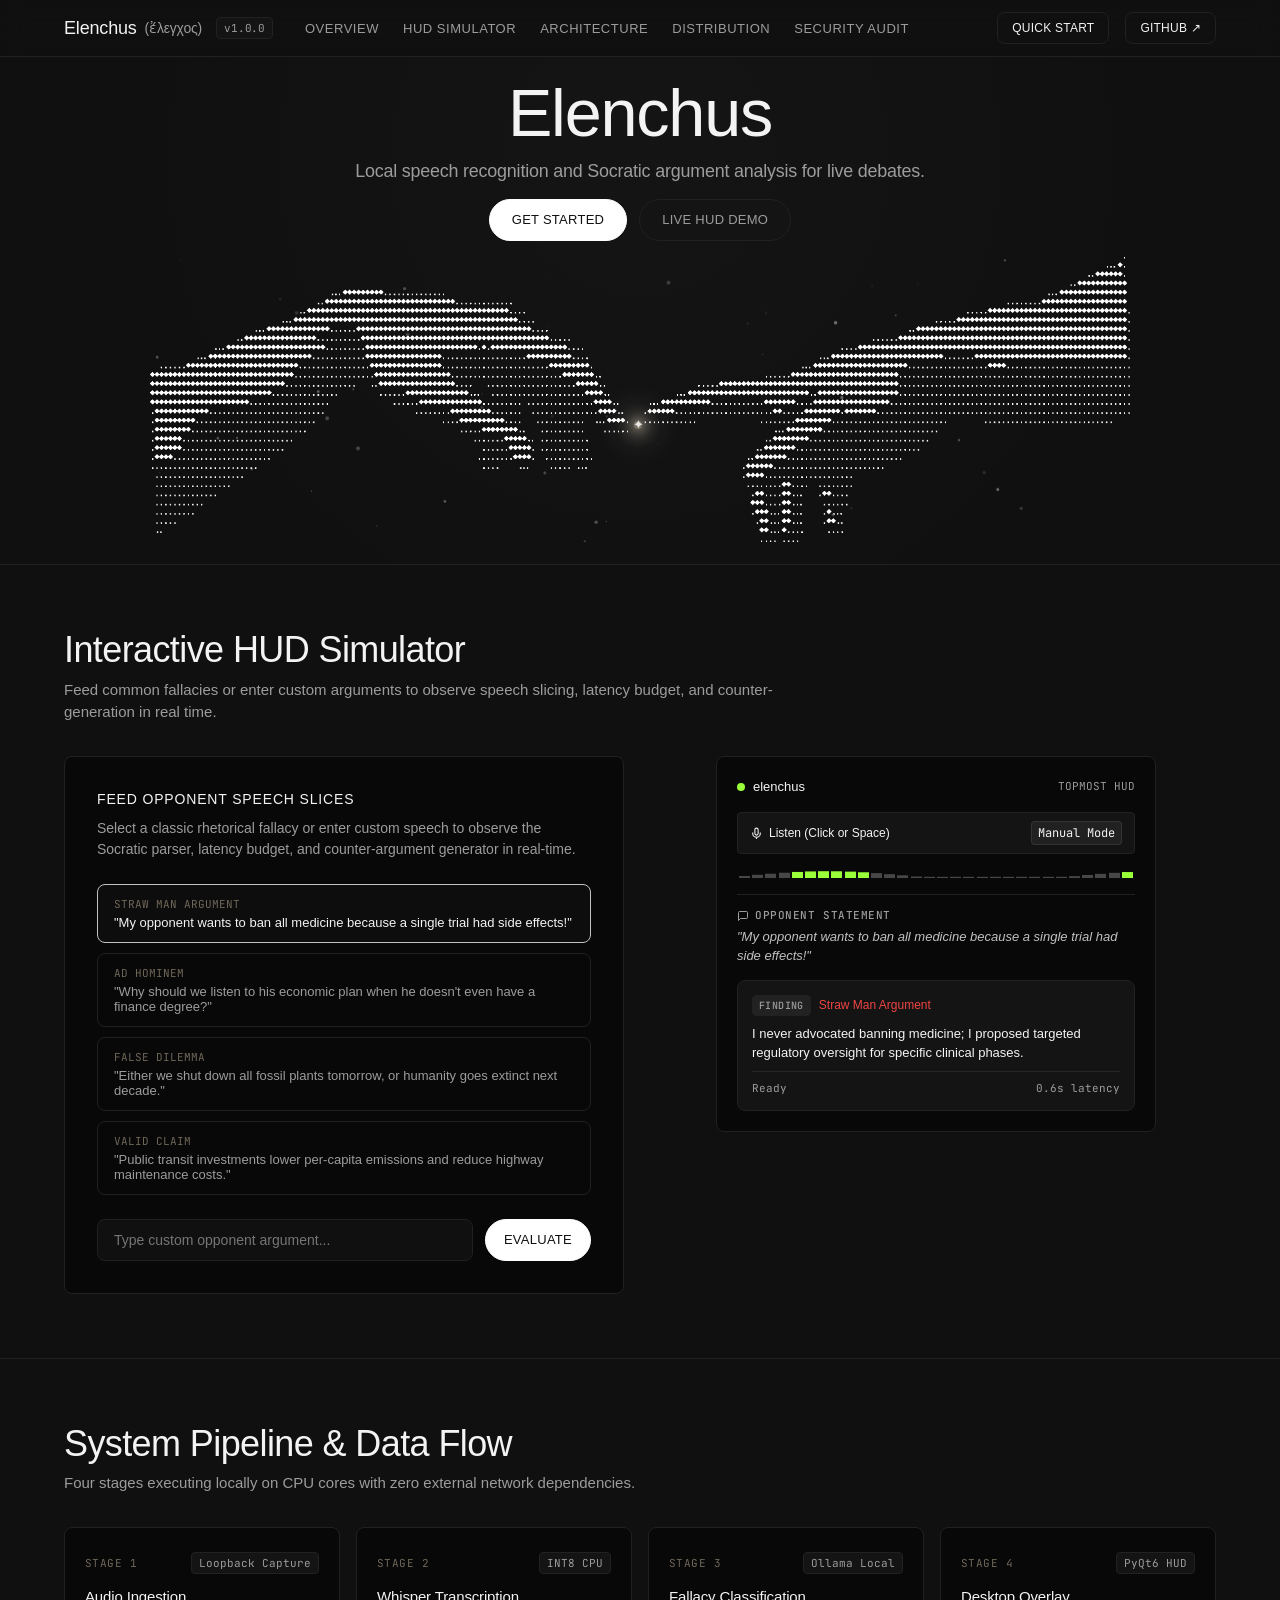
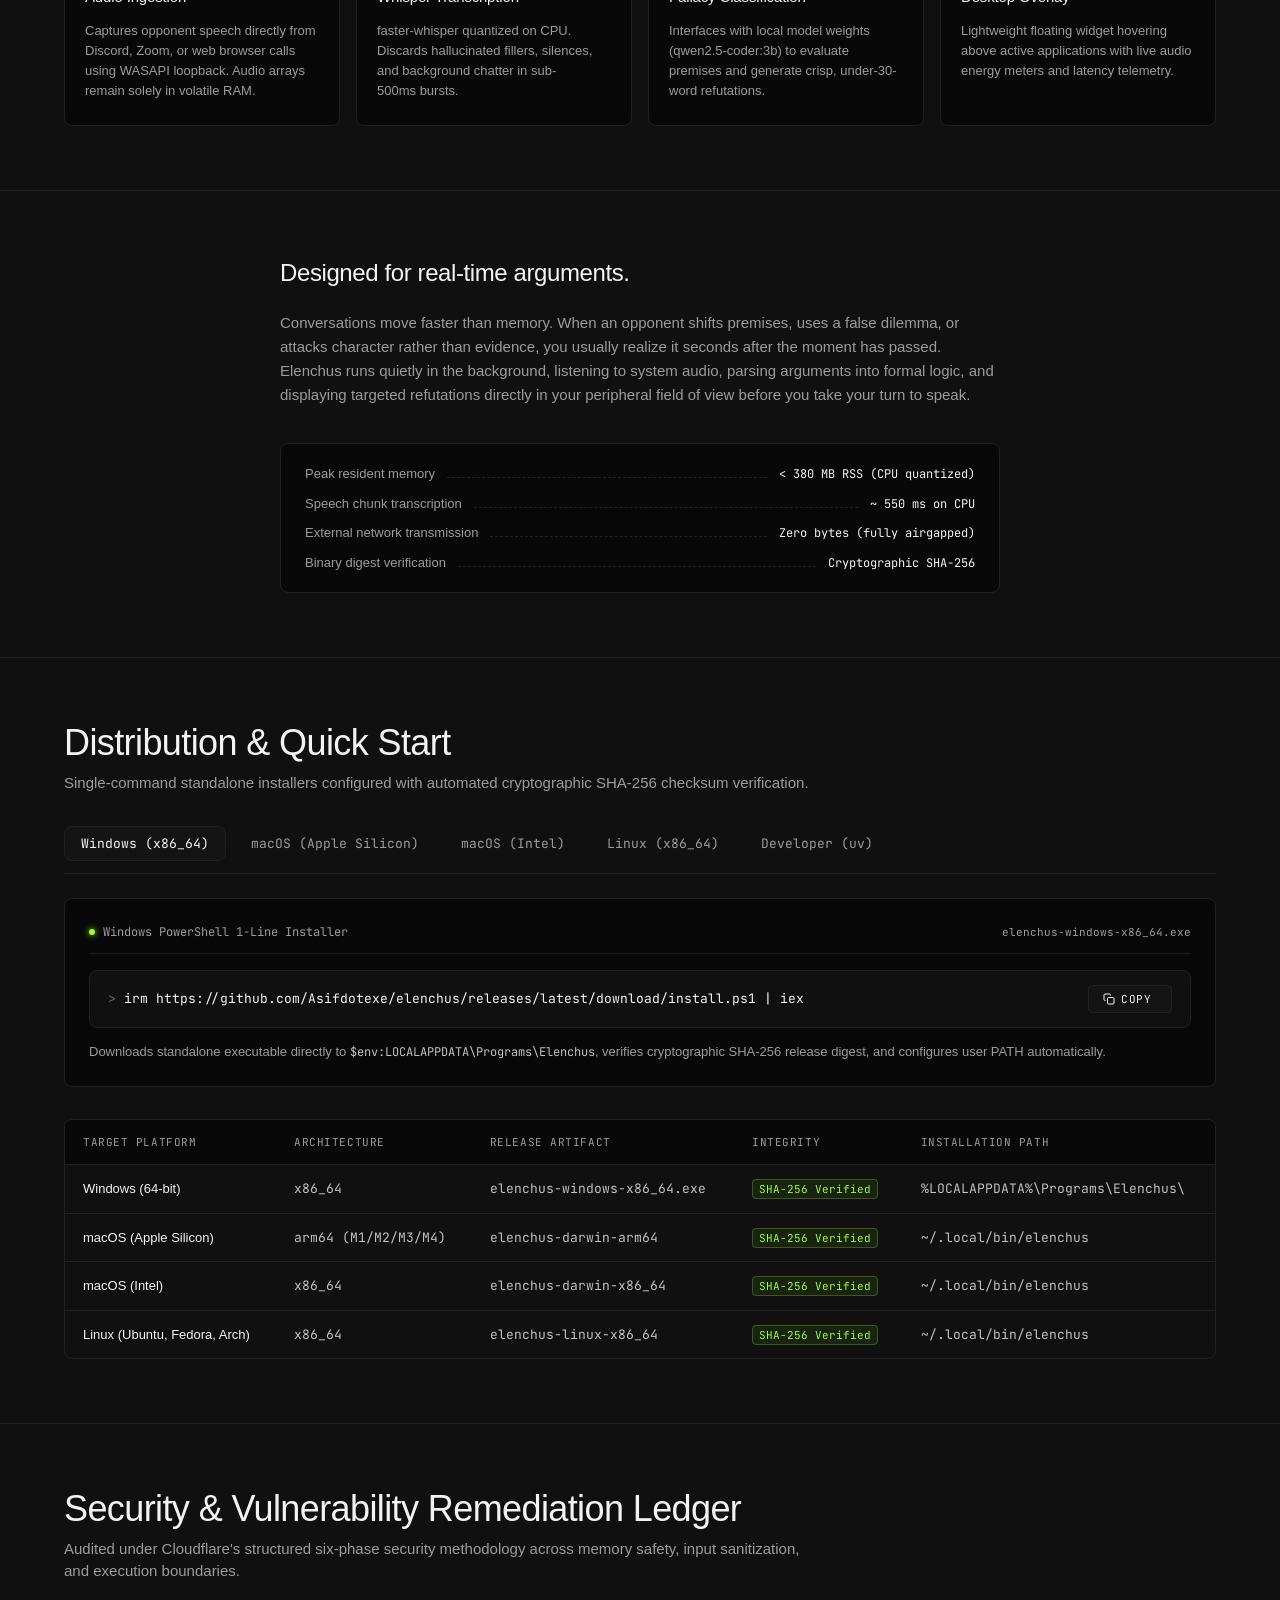
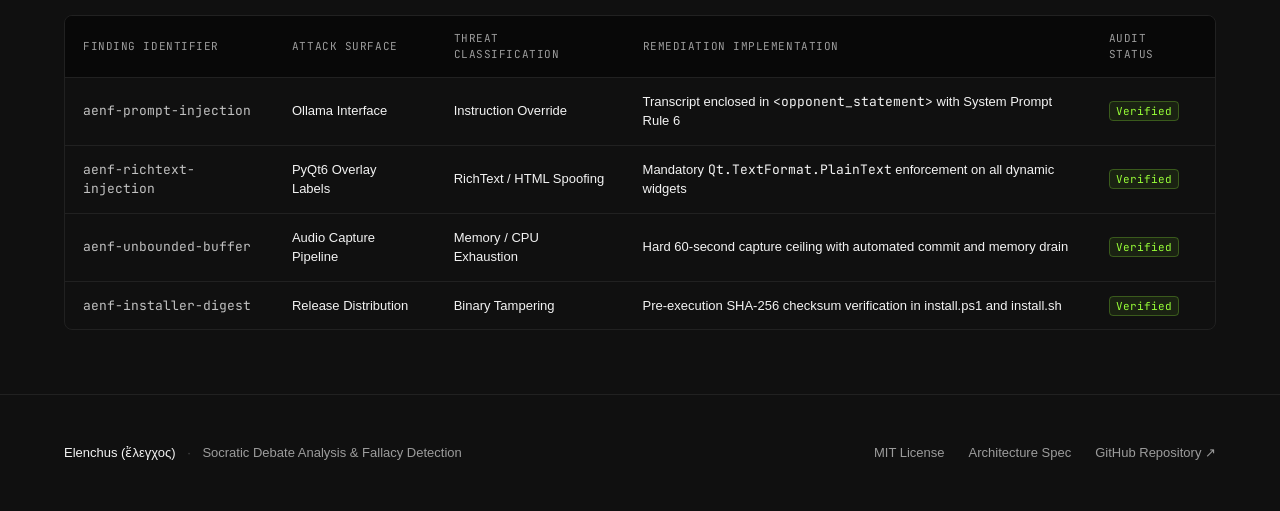
==== commit f3a20232: "refactor(web): remove AI design tells, purple prose, and template card scaffolding" ====
--- a/docs/index.html
+++ b/docs/index.html
@@ -184,14 +184,14 @@
     }
 
     .section-spacing {
-      padding-top: 130px;
-      padding-bottom: 130px;
+      padding-top: clamp(64px, 7vh, 96px);
+      padding-bottom: clamp(64px, 7vh, 96px);
     }
 
     @media (max-width: 768px) {
       .section-spacing {
-        padding-top: 80px;
-        padding-bottom: 80px;
+        padding-top: 56px;
+        padding-bottom: 56px;
       }
     }
 
@@ -234,6 +234,18 @@
     .nav-wordmark .greek {
       color: var(--color-smoke);
       font-size: 14px;
+    }
+
+    .nav-version-tag {
+      font-size: 11px;
+      font-family: var(--font-mono);
+      color: var(--color-smoke);
+      background-color: var(--color-surface);
+      border: 1px solid var(--color-graphite);
+      padding: 2px 7px;
+      border-radius: var(--radius-tags);
+      margin-left: 6px;
+      font-weight: 400;
     }
 
     .nav-links {
@@ -806,140 +818,172 @@
       margin-bottom: 48px;
     }
 
-    .section-eyebrow {
+    .section-header-block {
+      margin-bottom: 32px;
+      max-width: 760px;
+    }
+
+    .section-title {
+      font-size: clamp(26px, 3.2vw, 36px);
+      font-weight: 400;
+      line-height: 1.15;
+      letter-spacing: -0.6px;
+      color: var(--color-chalk);
+      text-wrap: balance;
+    }
+
+    .section-subtitle {
+      font-size: 15px;
+      color: var(--color-smoke);
+      margin-top: 8px;
+      line-height: 1.5;
+      text-wrap: pretty;
+    }
+
+    /* System Pipeline Flow */
+    .pipeline-flow {
+      display: grid;
+      grid-template-columns: repeat(4, 1fr);
+      gap: 16px;
+      margin-top: 24px;
+    }
+
+    @media (max-width: 960px) {
+      .pipeline-flow {
+        grid-template-columns: 1fr 1fr;
+      }
+    }
+
+    @media (max-width: 600px) {
+      .pipeline-flow {
+        grid-template-columns: 1fr;
+      }
+    }
+
+    .pipeline-step {
+      background: var(--color-carbon);
+      border: 1px solid var(--color-graphite);
+      border-radius: var(--radius-cards);
+      padding: 24px 20px;
+      display: flex;
+      flex-direction: column;
+      gap: 12px;
+      transition: border-color 0.2s ease;
+    }
+
+    .pipeline-step:hover {
+      border-color: var(--color-iron);
+    }
+
+    .pipeline-step-header {
+      display: flex;
+      justify-content: space-between;
+      align-items: center;
+    }
+
+    .pipeline-step-label {
       font-family: var(--font-mono);
-      font-size: 12px;
+      font-size: 11px;
       color: var(--color-compass-gold);
       text-transform: uppercase;
-      letter-spacing: 0.08em;
-      margin-bottom: 12px;
-    }
-
-    .section-title {
-      font-size: var(--text-heading-lg);
-      font-weight: 400;
-      line-height: 1.07;
-      letter-spacing: -0.31px;
-      color: var(--color-chalk);
-    }
-
-    .services-frame {
-      display: grid;
-      grid-template-columns: 1fr 1fr;
-      border-top: 1px solid var(--color-graphite);
-      border-left: 1px solid var(--color-graphite);
-    }
-
-    @media (max-width: 768px) {
-      .services-frame {
-        grid-template-columns: 1fr;
-      }
-    }
-
-    .service-cell {
-      padding: var(--spacing-48);
-      border-right: 1px solid var(--color-graphite);
-      border-bottom: 1px solid var(--color-graphite);
-      background-color: transparent;
-      display: flex;
-      flex-direction: column;
-      gap: 16px;
-      transition: background-color 0.2s ease;
-    }
-
-    .service-cell:hover {
-      background-color: rgba(255, 255, 255, 0.015);
-    }
-
-    .service-icon {
-      width: 32px;
-      height: 32px;
-      stroke: var(--color-compass-gold);
-      fill: none;
-      stroke-width: 1.5;
-      stroke-linecap: round;
-      stroke-linejoin: round;
-    }
-
-    .service-title {
-      font-size: 14px;
-      font-weight: 400;
-      text-transform: uppercase;
       letter-spacing: 0.04em;
-      color: var(--color-chalk);
-      margin-top: 8px;
-    }
-
-    .service-body {
-      font-size: 14px;
-      font-weight: 400;
-      color: var(--color-smoke);
-      line-height: 1.6;
+    }
+
+    .pipeline-step-badge {
+      font-family: var(--font-mono);
+      font-size: 11px;
+      color: var(--color-smoke);
+      background: var(--color-surface);
+      border: 1px solid var(--color-graphite);
+      padding: 2px 7px;
+      border-radius: var(--radius-tags);
+    }
+
+    .pipeline-step-title {
+      font-size: 15px;
+      font-weight: 500;
+      color: var(--color-chalk);
+      letter-spacing: -0.01em;
+    }
+
+    .pipeline-step-desc {
+      font-size: 13px;
+      color: var(--color-smoke);
+      line-height: 1.55;
     }
 
     /* -------------------------------------------------------------
-       MANIFESTO TEXT BLOCK (CENTERED 600px)
+       SYSTEM RATIONALE & RUNTIME SPECS
        ------------------------------------------------------------- */
     .manifesto-block {
-      max-width: 680px;
+      max-width: 720px;
       margin: 0 auto;
-      text-align: center;
+      text-align: left;
       display: flex;
       flex-direction: column;
-      align-items: center;
-      gap: 24px;
+      gap: 20px;
     }
 
     .manifesto-title {
-      font-size: var(--text-heading-sm);
+      font-size: 24px;
       font-weight: 400;
       color: var(--color-chalk);
-      letter-spacing: -0.01em;
+      letter-spacing: -0.4px;
+      text-wrap: balance;
     }
 
     .manifesto-body {
-      font-size: 16px;
-      color: var(--color-smoke);
-      line-height: 1.65;
-    }
-
-    .specs-grid {
-      display: grid;
-      grid-template-columns: repeat(4, 1fr);
-      gap: 1px;
-      background-color: var(--color-graphite);
+      font-size: 15px;
+      color: var(--color-smoke);
+      line-height: 1.6;
+      text-wrap: pretty;
+    }
+
+    .runtime-specs {
+      width: 100%;
+      margin-top: 16px;
+      display: flex;
+      flex-direction: column;
+      gap: 10px;
+      background: var(--color-carbon);
       border: 1px solid var(--color-graphite);
       border-radius: var(--radius-cards);
-      overflow: hidden;
-      width: 100%;
-      margin-top: 16px;
-    }
-
-    @media (max-width: 640px) {
-      .specs-grid {
-        grid-template-columns: repeat(2, 1fr);
+      padding: 20px 24px;
+    }
+
+    .spec-row {
+      display: flex;
+      align-items: baseline;
+      gap: 12px;
+      font-size: 13px;
+    }
+
+    .spec-name {
+      color: var(--color-smoke);
+      white-space: nowrap;
+    }
+
+    .spec-line {
+      flex: 1;
+      border-bottom: 1px dashed var(--color-graphite);
+      min-width: 20px;
+    }
+
+    .spec-data {
+      font-family: var(--font-mono);
+      color: var(--color-chalk);
+      white-space: nowrap;
+      font-size: 12px;
+    }
+
+    @media (max-width: 580px) {
+      .spec-row {
+        flex-direction: column;
+        gap: 4px;
       }
-    }
-
-    .spec-item {
-      background-color: var(--color-obsidian);
-      padding: 20px 16px;
-      text-align: center;
-    }
-
-    .spec-val {
-      font-family: var(--font-mono);
-      font-size: 18px;
-      color: var(--color-chalk);
-      margin-bottom: 4px;
-    }
-
-    .spec-label {
-      font-size: 11px;
-      font-family: var(--font-mono);
-      text-transform: uppercase;
-      color: var(--color-smoke);
-      letter-spacing: 0.05em;
+      .spec-line {
+        display: none;
+      }
     }
 
     /* -------------------------------------------------------------
@@ -1108,53 +1152,7 @@
       border-radius: var(--radius-tags);
     }
 
-    /* -------------------------------------------------------------
-       SECURITY & AUDIT BADGE SECTION
-       ------------------------------------------------------------- */
-    .security-audit-card {
-      border: 1px solid var(--color-graphite);
-      border-radius: var(--radius-cards);
-      padding: 40px;
-      background-color: var(--color-carbon);
-      display: flex;
-      flex-direction: column;
-      gap: 24px;
-    }
-
-    .audit-grid {
-      display: grid;
-      grid-template-columns: repeat(3, 1fr);
-      gap: 20px;
-    }
-
-    @media (max-width: 800px) {
-      .audit-grid {
-        grid-template-columns: 1fr;
-      }
-    }
-
-    .audit-item {
-      border: 1px solid var(--color-graphite);
-      border-radius: var(--radius-cards);
-      padding: 18px;
-      background-color: var(--color-carbon);
-    }
-
-    .audit-item-title {
-      font-size: 13px;
-      font-weight: 500;
-      color: var(--color-chalk);
-      margin-bottom: 6px;
-      display: flex;
-      align-items: center;
-      gap: 6px;
-    }
-
-    .audit-item-desc {
-      font-size: 12px;
-      color: var(--color-smoke);
-      line-height: 1.5;
-    }
+
 
     /* -------------------------------------------------------------
        FOOTER / BOTTOM BAR
@@ -1197,6 +1195,7 @@
         <a href="#" class="nav-wordmark">
           <span>Elenchus</span>
           <span class="greek">(ἔλεγχος)</span>
+          <span class="nav-version-tag">v1.0.0</span>
         </a>
         <ul class="nav-links">
           <li><a href="#overview">Overview</a></li>
@@ -1207,7 +1206,7 @@
         </ul>
       </div>
       <div class="nav-right">
-        <a href="#quickstart" class="btn-ghost" style="padding: 6px 14px; font-size: 12px;">Quick Start ↗</a>
+        <a href="#quickstart" class="btn-ghost" style="padding: 6px 14px; font-size: 12px;">Quick Start</a>
         <a href="https://github.com/Asifdotexe/elenchus" target="_blank" rel="noopener noreferrer" class="btn-ghost" style="padding: 6px 14px; font-size: 12px;">GitHub ↗</a>
       </div>
     </div>
@@ -1219,22 +1218,17 @@
   <section class="hero-section" id="overview">
     <div class="container">
       <div class="hero-content">
-        <div class="status-badge">
-          <span class="pulse-dot"></span>
-          <span>v1.0.0 Stable · Standalone Binaries &amp; Security Audited</span>
-        </div>
-
         <h1 class="hero-headline">
           Elenchus
         </h1>
 
         <p class="hero-tagline">
-          Real-time Socratic debate analysis and fallacy detection engine.
+          Local speech recognition and Socratic argument analysis for live debates.
         </p>
 
         <div class="hero-actions">
-          <a href="#quickstart" class="btn-pill">START NOW ↗</a>
-          <a href="#simulator" class="btn-pill-ghost">VIEW HUD ↓</a>
+          <a href="#quickstart" class="btn-pill">Get Started</a>
+          <a href="#simulator" class="btn-pill-ghost">Live HUD Demo</a>
         </div>
       </div>
 
@@ -1260,7 +1254,10 @@
   <section class="section-spacing" id="simulator">
     <div class="container">
       <div class="section-header-block">
-        <h2 class="section-title">Experience the real-time HUD.</h2>
+        <h2 class="section-title">Interactive HUD Simulator</h2>
+        <p class="section-subtitle">
+          Feed common fallacies or enter custom arguments to observe speech slicing, latency budget, and counter-generation in real time.
+        </p>
       </div>
 
       <div class="hud-demo-grid">
@@ -1292,7 +1289,7 @@
 
           <div class="hud-input-row">
             <input type="text" id="customInput" class="hud-input" placeholder="Type custom opponent argument..." onkeydown="if(event.key==='Enter') runSimulation()">
-            <button class="btn-pill" style="padding: 10px 18px; font-size: 13px;" onclick="runSimulation()">Evaluate ↗</button>
+            <button class="btn-pill" style="padding: 10px 18px; font-size: 13px;" onclick="runSimulation()">Evaluate</button>
           </div>
         </div>
 
@@ -1356,59 +1353,60 @@
   <!-- =============================================================
        SERVICES / 2x2 FEATURE GRID
        ============================================================= -->
+  <!-- =============================================================
+       ARCHITECTURE / SYSTEM PIPELINE FLOW
+       ============================================================= -->
   <section class="section-spacing" id="architecture">
     <div class="container">
       <div class="section-header-block">
-        <h2 class="section-title">Engineered for sub-second Socratic clarity.</h2>
+        <h2 class="section-title">System Pipeline &amp; Data Flow</h2>
+        <p class="section-subtitle">
+          Four stages executing locally on CPU cores with zero external network dependencies.
+        </p>
       </div>
 
-      <div class="services-frame">
-        <!-- Cell 1 -->
-        <div class="service-cell">
-          <svg class="service-icon" viewBox="0 0 24 24">
-            <path d="M2 10v4M6 6v12M10 3v18M14 8v8M18 5v14M22 10v4"/>
-          </svg>
-          <h3 class="service-title">Dual-Channel Audio Ingestion</h3>
-          <p class="service-body">
-            Captures your physical microphone or captures your opponent directly over Discord, Zoom, or browser audio via WASAPI loopback. Audio never leaves local RAM.
+      <div class="pipeline-flow">
+        <div class="pipeline-step">
+          <div class="pipeline-step-header">
+            <span class="pipeline-step-label">Stage 1</span>
+            <span class="pipeline-step-badge">Loopback Capture</span>
+          </div>
+          <h3 class="pipeline-step-title">Audio Ingestion</h3>
+          <p class="pipeline-step-desc">
+            Captures opponent speech directly from Discord, Zoom, or web browser calls using WASAPI loopback. Audio arrays remain solely in volatile RAM.
           </p>
         </div>
 
-        <!-- Cell 2 -->
-        <div class="service-cell">
-          <svg class="service-icon" viewBox="0 0 24 24">
-            <rect x="4" y="4" width="16" height="16" rx="2"/>
-            <rect x="9" y="9" width="6" height="6"/>
-            <path d="M9 1v3M15 1v3M9 20v3M15 20v3M20 9h3M20 14h3M1 9h3M1 14h3"/>
-          </svg>
-          <h3 class="service-title">Local INT8 Speech Recognition</h3>
-          <p class="service-body">
-            faster-whisper quantized on CPU for zero VRAM consumption. Discards hallucinated fillers, silences, and background music in sub-500ms bursts.
+        <div class="pipeline-step">
+          <div class="pipeline-step-header">
+            <span class="pipeline-step-label">Stage 2</span>
+            <span class="pipeline-step-badge">INT8 CPU</span>
+          </div>
+          <h3 class="pipeline-step-title">Whisper Transcription</h3>
+          <p class="pipeline-step-desc">
+            faster-whisper quantized on CPU. Discards hallucinated fillers, silences, and background chatter in sub-500ms bursts.
           </p>
         </div>
 
-        <!-- Cell 3 -->
-        <div class="service-cell">
-          <svg class="service-icon" viewBox="0 0 24 24">
-            <circle cx="12" cy="12" r="10"/>
-            <polygon points="16.24 7.76 14.12 14.12 7.76 16.24 9.88 9.88 16.24 7.76"/>
-          </svg>
-          <h3 class="service-title">Socratic Reasoning Daemon</h3>
-          <p class="service-body">
-            Interfaces with local Ollama weights (qwen2.5-coder:3b). Incomplete thoughts and rhetorical fillers are dropped before generating crisp, under-30-word counters.
+        <div class="pipeline-step">
+          <div class="pipeline-step-header">
+            <span class="pipeline-step-label">Stage 3</span>
+            <span class="pipeline-step-badge">Ollama Local</span>
+          </div>
+          <h3 class="pipeline-step-title">Fallacy Classification</h3>
+          <p class="pipeline-step-desc">
+            Interfaces with local model weights (qwen2.5-coder:3b) to evaluate premises and generate crisp, under-30-word refutations.
           </p>
         </div>
 
-        <!-- Cell 4 -->
-        <div class="service-cell">
-          <svg class="service-icon" viewBox="0 0 24 24">
-            <rect x="2" y="3" width="20" height="14" rx="2"/>
-            <line x1="8" y1="21" x2="16" y2="21"/>
-            <line x1="12" y1="17" x2="12" y2="21"/>
-          </svg>
-          <h3 class="service-title">Translucent HUD Overlay</h3>
-          <p class="service-body">
-            Minimalist PyQt6 card floating permanently atop your screen. Styled with dark directional lighting and Monochart audio activity meters.
+        <div class="pipeline-step">
+          <div class="pipeline-step-header">
+            <span class="pipeline-step-label">Stage 4</span>
+            <span class="pipeline-step-badge">PyQt6 HUD</span>
+          </div>
+          <h3 class="pipeline-step-title">Desktop Overlay</h3>
+          <p class="pipeline-step-desc">
+            Lightweight floating widget hovering above active applications with live audio energy meters and latency telemetry.
           </p>
         </div>
       </div>
@@ -1418,33 +1416,37 @@
   <hr class="hairline-divider">
 
   <!-- =============================================================
-       MANIFESTO TEXT BLOCK (CENTERED 600px)
+       SYSTEM RATIONALE & RUNTIME SPECS
        ============================================================= -->
   <section class="section-spacing">
     <div class="container">
       <div class="manifesto-block">
-        <h2 class="manifesto-title">The Socratic Invariant</h2>
+        <h2 class="manifesto-title">Designed for real-time arguments.</h2>
         <p class="manifesto-body">
-          Debate in the digital age is saturated with rhetorical sleights of hand, bad-faith framing, and conversational derailment. Elenchus functions as an intellectual exoskeleton — silently transcribing speech, evaluating formal premises, and surfacing lethal Socratic refutations without breaking your cadence.
+          Conversations move faster than memory. When an opponent shifts premises, uses a false dilemma, or attacks character rather than evidence, you usually realize it seconds after the moment has passed. Elenchus runs quietly in the background, listening to system audio, parsing arguments into formal logic, and displaying targeted refutations directly in your peripheral field of view before you take your turn to speak.
         </p>
 
-        <!-- Hairline Spec Grid -->
-        <div class="specs-grid">
-          <div class="spec-item">
-            <div class="spec-val">&lt; 380 MB</div>
-            <div class="spec-label">Peak Memory</div>
+        <!-- Runtime Specifications -->
+        <div class="runtime-specs">
+          <div class="spec-row">
+            <span class="spec-name">Peak resident memory</span>
+            <span class="spec-line"></span>
+            <span class="spec-data">&lt; 380 MB RSS (CPU quantized)</span>
           </div>
-          <div class="spec-item">
-            <div class="spec-val">~ 550 ms</div>
-            <div class="spec-label">CPU STT Burst</div>
+          <div class="spec-row">
+            <span class="spec-name">Speech chunk transcription</span>
+            <span class="spec-line"></span>
+            <span class="spec-data">~ 550 ms on CPU</span>
           </div>
-          <div class="spec-item">
-            <div class="spec-val">0.00 %</div>
-            <div class="spec-label">Cloud Leakage</div>
+          <div class="spec-row">
+            <span class="spec-name">External network transmission</span>
+            <span class="spec-line"></span>
+            <span class="spec-data">Zero bytes (fully airgapped)</span>
           </div>
-          <div class="spec-item">
-            <div class="spec-val">SHA-256</div>
-            <div class="spec-label">Release Digest</div>
+          <div class="spec-row">
+            <span class="spec-name">Binary digest verification</span>
+            <span class="spec-line"></span>
+            <span class="spec-data">Cryptographic SHA-256</span>
           </div>
         </div>
       </div>
@@ -1459,7 +1461,10 @@
   <section class="section-spacing" id="quickstart">
     <div class="container">
       <div class="section-header-block">
-        <h2 class="section-title">Deploy in one command. Zero runtime dependencies.</h2>
+        <h2 class="section-title">Distribution &amp; Quick Start</h2>
+        <p class="section-subtitle">
+          Single-command standalone installers configured with automated cryptographic SHA-256 checksum verification.
+        </p>
       </div>
 
       <!-- Platform Selector Tabs -->
@@ -1549,53 +1554,59 @@
   <hr class="hairline-divider">
 
   <!-- =============================================================
-       SECURITY & DEFENSIVE HARDENING SECTION
+       SECURITY AUDIT & THREAT REMEDIATION LEDGER
        ============================================================= -->
   <section class="section-spacing" id="security">
     <div class="container">
-      <div class="security-audit-card">
-        <div style="display: flex; justify-content: space-between; align-items: flex-start; flex-wrap: wrap; gap: 16px;">
-          <div>
-            <div style="font-family: var(--font-mono); font-size: 11px; color: var(--color-smoke); text-transform: uppercase; letter-spacing: 0.05em; margin-bottom: 6px;">Defensive Security Rigour</div>
-            <h3 style="font-size: 24px; font-weight: 400; color: var(--color-chalk);">Six-Phase Independent Verification</h3>
-          </div>
-          <span class="status-badge" style="border-color: var(--color-pulse-green); color: var(--color-pulse-green);">
-            <span class="pulse-dot"></span>
-            Zero Unresolved Leads
-          </span>
-        </div>
-
-        <div class="audit-grid">
-          <div class="audit-item">
-            <div class="audit-item-title">
-              <svg width="14" height="14" viewBox="0 0 24 24" fill="none" stroke="currentColor" stroke-width="2"><path d="M12 22s8-4 8-10V5l-8-3-8 3v7c0 6 8 10 8 10z"/></svg>
-              Prompt Injection Fencing
-            </div>
-            <p class="audit-item-desc">
-              All speech transcripts are bounded in <code style="color: #fafafa;">&lt;opponent_statement&gt;</code> tags. System prompt Rule 6 enforces strict instruction isolation to prevent adversarial voice overrides.
-            </p>
-          </div>
-
-          <div class="audit-item">
-            <div class="audit-item-title">
-              <svg width="14" height="14" viewBox="0 0 24 24" fill="none" stroke="currentColor" stroke-width="2"><rect x="3" y="3" width="18" height="18" rx="2"/><path d="M3 9h18"/></svg>
-              Qt PlainText Enforcement
-            </div>
-            <p class="audit-item-desc">
-              HUD label widgets explicitly enforce <code style="color: #fafafa;">Qt.TextFormat.PlainText</code>, mitigating RichText/HTML injection, UI spoofing, or layout disruption from opponent speech.
-            </p>
-          </div>
-
-          <div class="audit-item">
-            <div class="audit-item-title">
-              <svg width="14" height="14" viewBox="0 0 24 24" fill="none" stroke="currentColor" stroke-width="2"><circle cx="12" cy="12" r="10"/><polyline points="12 6 12 12 16 14"/></svg>
-              Bounded Buffer Ceiling
-            </div>
-            <p class="audit-item-desc">
-              Manual listening mode enforces a strict 60-second capture ceiling, auto-committing speech to prevent memory bloat and CPU freezing during large array concatenation.
-            </p>
-          </div>
-        </div>
+      <div class="section-header-block">
+        <h2 class="section-title">Security &amp; Vulnerability Remediation Ledger</h2>
+        <p class="section-subtitle">
+          Audited under Cloudflare's structured six-phase security methodology across memory safety, input sanitization, and execution boundaries.
+        </p>
+      </div>
+
+      <div class="dist-table-wrap">
+        <table class="dist-table">
+          <thead>
+            <tr>
+              <th>Finding Identifier</th>
+              <th>Attack Surface</th>
+              <th>Threat Classification</th>
+              <th>Remediation Implementation</th>
+              <th>Audit Status</th>
+            </tr>
+          </thead>
+          <tbody>
+            <tr>
+              <td class="mono">aenf-prompt-injection</td>
+              <td>Ollama Interface</td>
+              <td>Instruction Override</td>
+              <td>Transcript enclosed in <code>&lt;opponent_statement&gt;</code> with System Prompt Rule 6</td>
+              <td><span class="badge-ok">Verified</span></td>
+            </tr>
+            <tr>
+              <td class="mono">aenf-richtext-injection</td>
+              <td>PyQt6 Overlay Labels</td>
+              <td>RichText / HTML Spoofing</td>
+              <td>Mandatory <code>Qt.TextFormat.PlainText</code> enforcement on all dynamic widgets</td>
+              <td><span class="badge-ok">Verified</span></td>
+            </tr>
+            <tr>
+              <td class="mono">aenf-unbounded-buffer</td>
+              <td>Audio Capture Pipeline</td>
+              <td>Memory / CPU Exhaustion</td>
+              <td>Hard 60-second capture ceiling with automated commit and memory drain</td>
+              <td><span class="badge-ok">Verified</span></td>
+            </tr>
+            <tr>
+              <td class="mono">aenf-installer-digest</td>
+              <td>Release Distribution</td>
+              <td>Binary Tampering</td>
+              <td>Pre-execution SHA-256 checksum verification in install.ps1 and install.sh</td>
+              <td><span class="badge-ok">Verified</span></td>
+            </tr>
+          </tbody>
+        </table>
       </div>
     </div>
   </section>
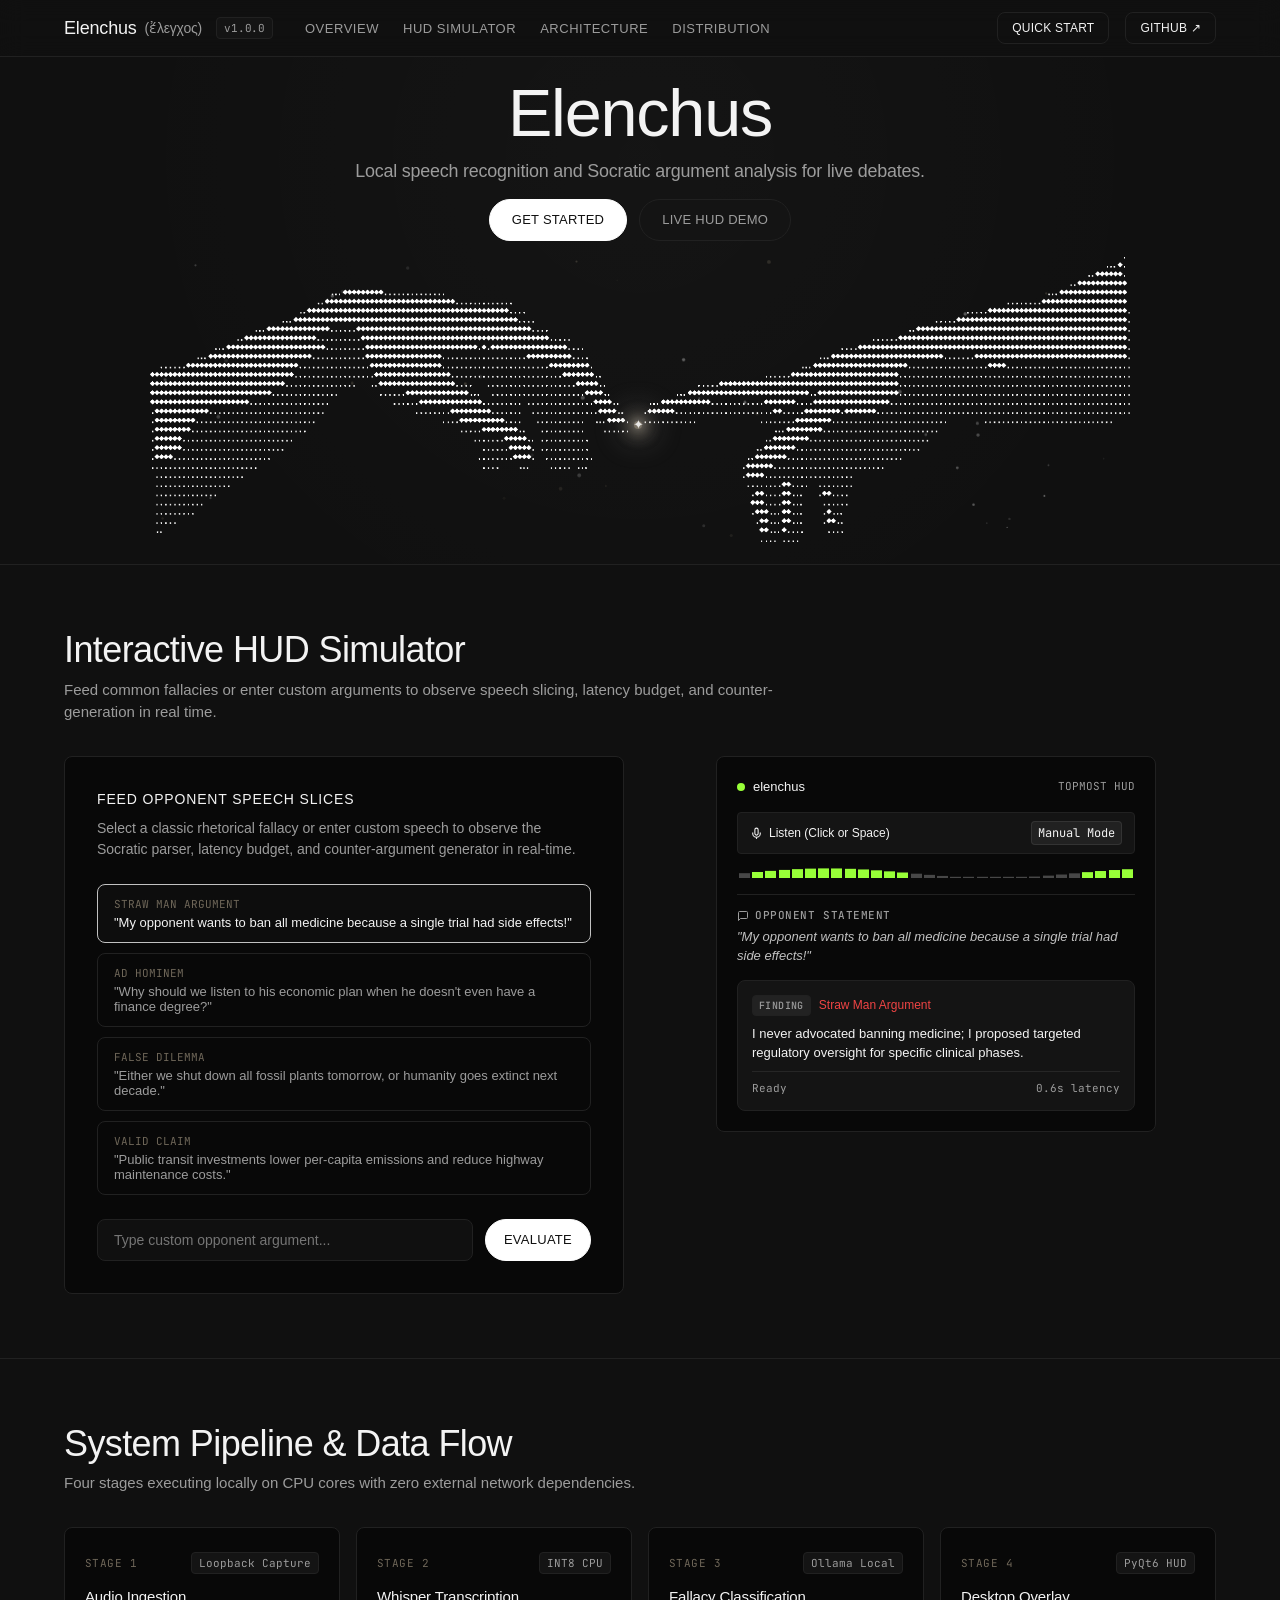
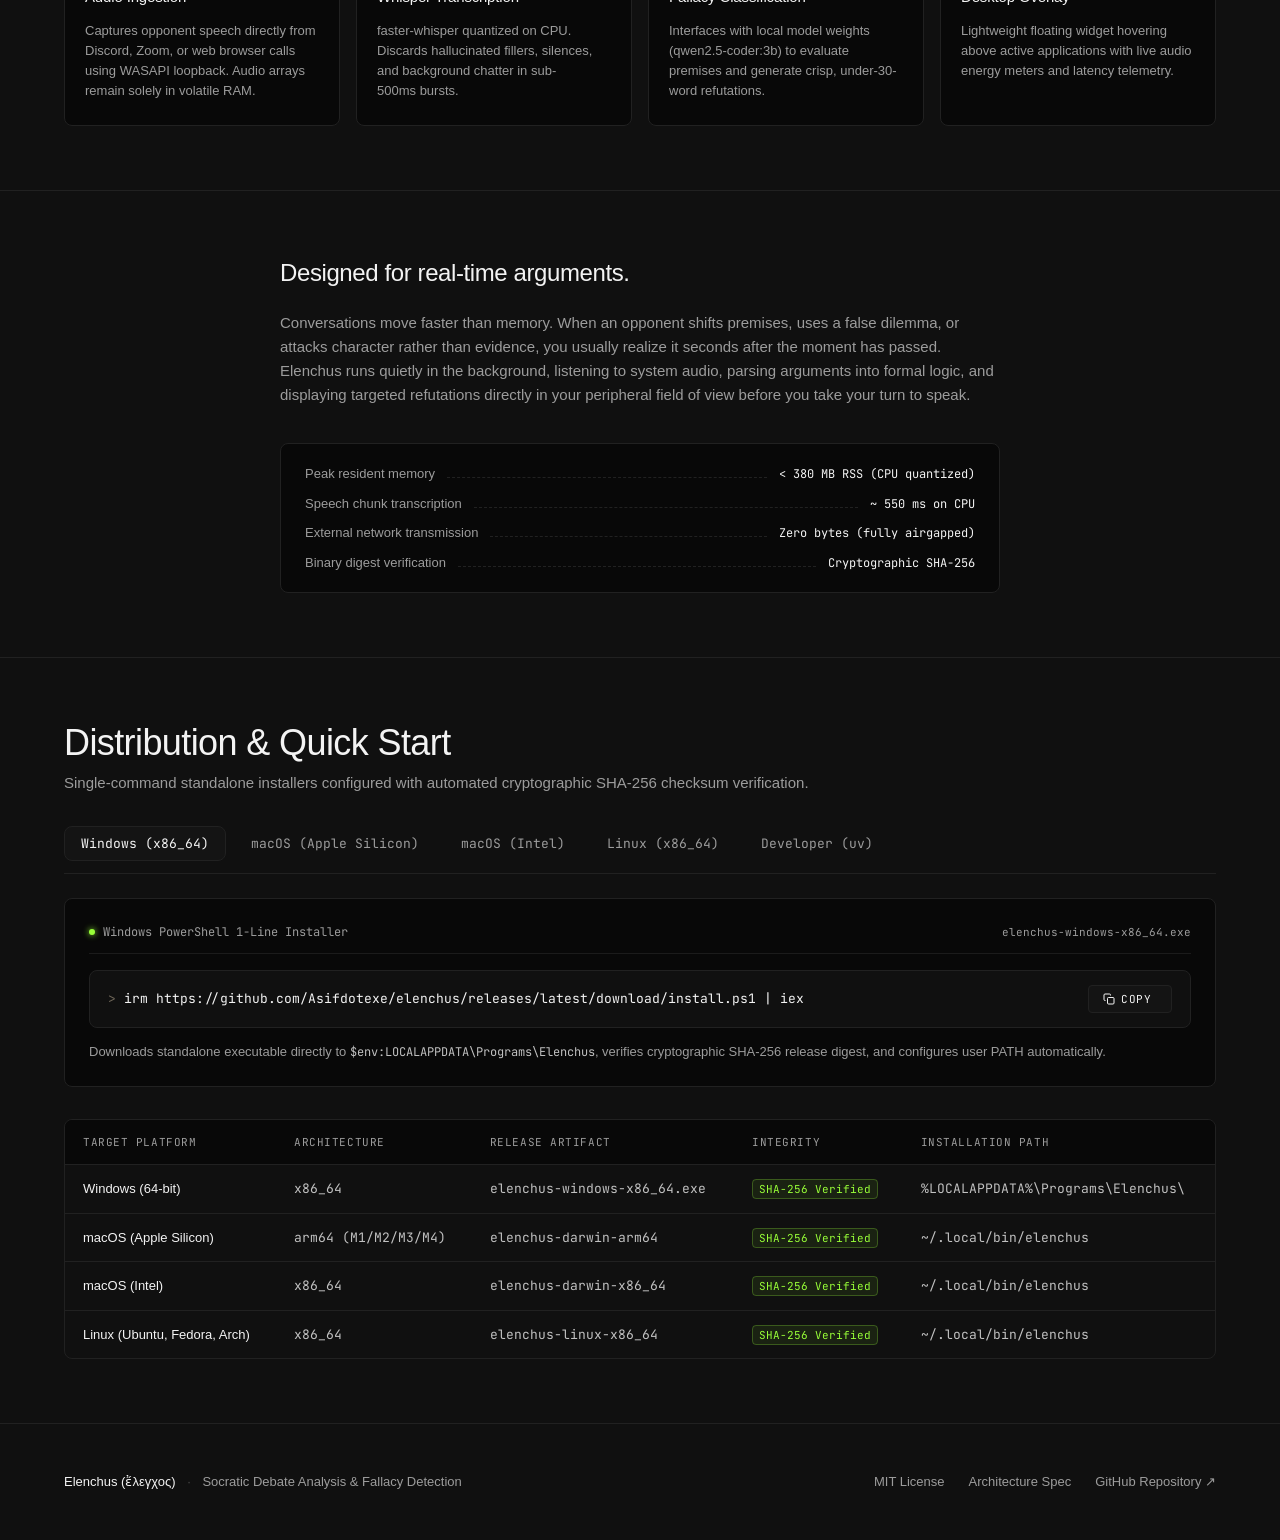
==== commit f1fc34ae: "refactor(web): remove security and vulnerability remediation ledger section" ====
--- a/docs/index.html
+++ b/docs/index.html
@@ -1202,7 +1202,6 @@
           <li><a href="#simulator">HUD Simulator</a></li>
           <li><a href="#architecture">Architecture</a></li>
           <li><a href="#distribution">Distribution</a></li>
-          <li><a href="#security">Security Audit</a></li>
         </ul>
       </div>
       <div class="nav-right">
@@ -1551,65 +1550,7 @@
     </div>
   </section>
 
-  <hr class="hairline-divider">
-
-  <!-- =============================================================
-       SECURITY AUDIT & THREAT REMEDIATION LEDGER
-       ============================================================= -->
-  <section class="section-spacing" id="security">
-    <div class="container">
-      <div class="section-header-block">
-        <h2 class="section-title">Security &amp; Vulnerability Remediation Ledger</h2>
-        <p class="section-subtitle">
-          Audited under Cloudflare's structured six-phase security methodology across memory safety, input sanitization, and execution boundaries.
-        </p>
-      </div>
-
-      <div class="dist-table-wrap">
-        <table class="dist-table">
-          <thead>
-            <tr>
-              <th>Finding Identifier</th>
-              <th>Attack Surface</th>
-              <th>Threat Classification</th>
-              <th>Remediation Implementation</th>
-              <th>Audit Status</th>
-            </tr>
-          </thead>
-          <tbody>
-            <tr>
-              <td class="mono">aenf-prompt-injection</td>
-              <td>Ollama Interface</td>
-              <td>Instruction Override</td>
-              <td>Transcript enclosed in <code>&lt;opponent_statement&gt;</code> with System Prompt Rule 6</td>
-              <td><span class="badge-ok">Verified</span></td>
-            </tr>
-            <tr>
-              <td class="mono">aenf-richtext-injection</td>
-              <td>PyQt6 Overlay Labels</td>
-              <td>RichText / HTML Spoofing</td>
-              <td>Mandatory <code>Qt.TextFormat.PlainText</code> enforcement on all dynamic widgets</td>
-              <td><span class="badge-ok">Verified</span></td>
-            </tr>
-            <tr>
-              <td class="mono">aenf-unbounded-buffer</td>
-              <td>Audio Capture Pipeline</td>
-              <td>Memory / CPU Exhaustion</td>
-              <td>Hard 60-second capture ceiling with automated commit and memory drain</td>
-              <td><span class="badge-ok">Verified</span></td>
-            </tr>
-            <tr>
-              <td class="mono">aenf-installer-digest</td>
-              <td>Release Distribution</td>
-              <td>Binary Tampering</td>
-              <td>Pre-execution SHA-256 checksum verification in install.ps1 and install.sh</td>
-              <td><span class="badge-ok">Verified</span></td>
-            </tr>
-          </tbody>
-        </table>
-      </div>
-    </div>
-  </section>
+
 
   <!-- =============================================================
        FOOTER / BOTTOM BAR
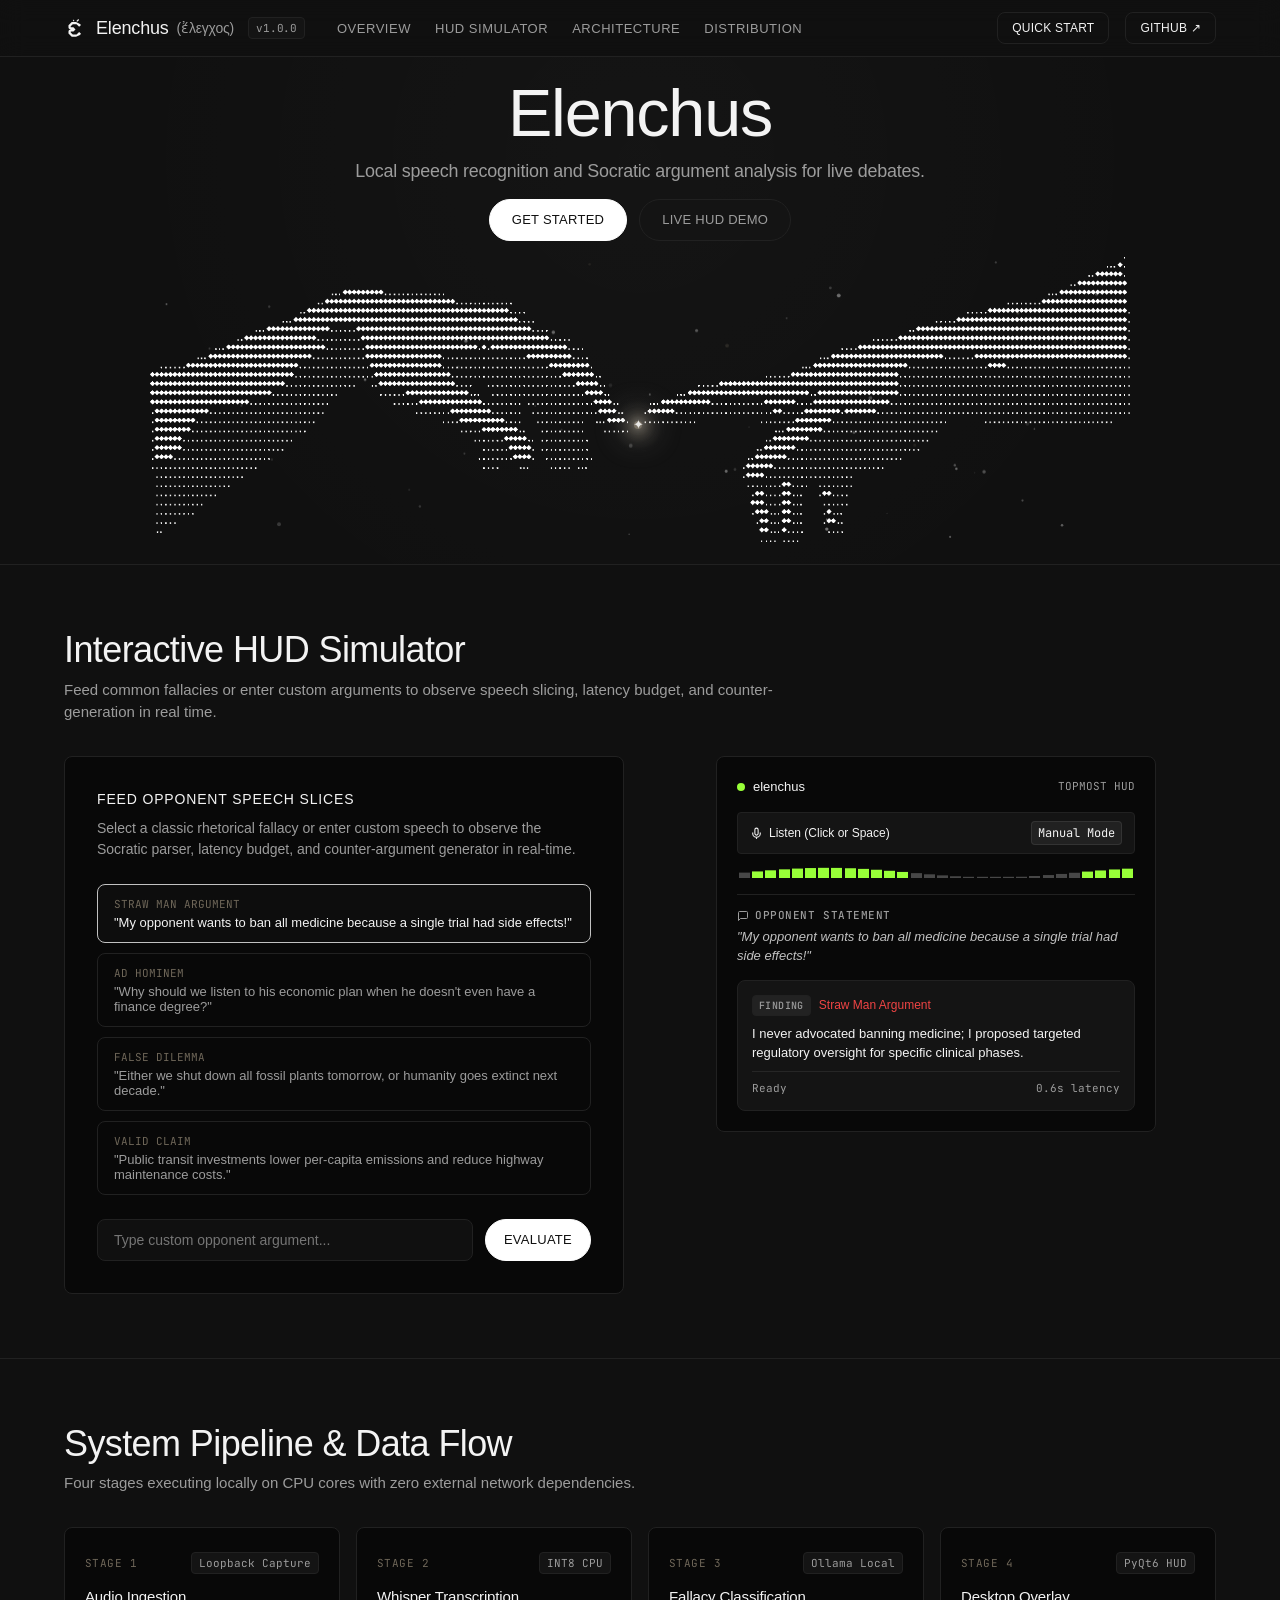
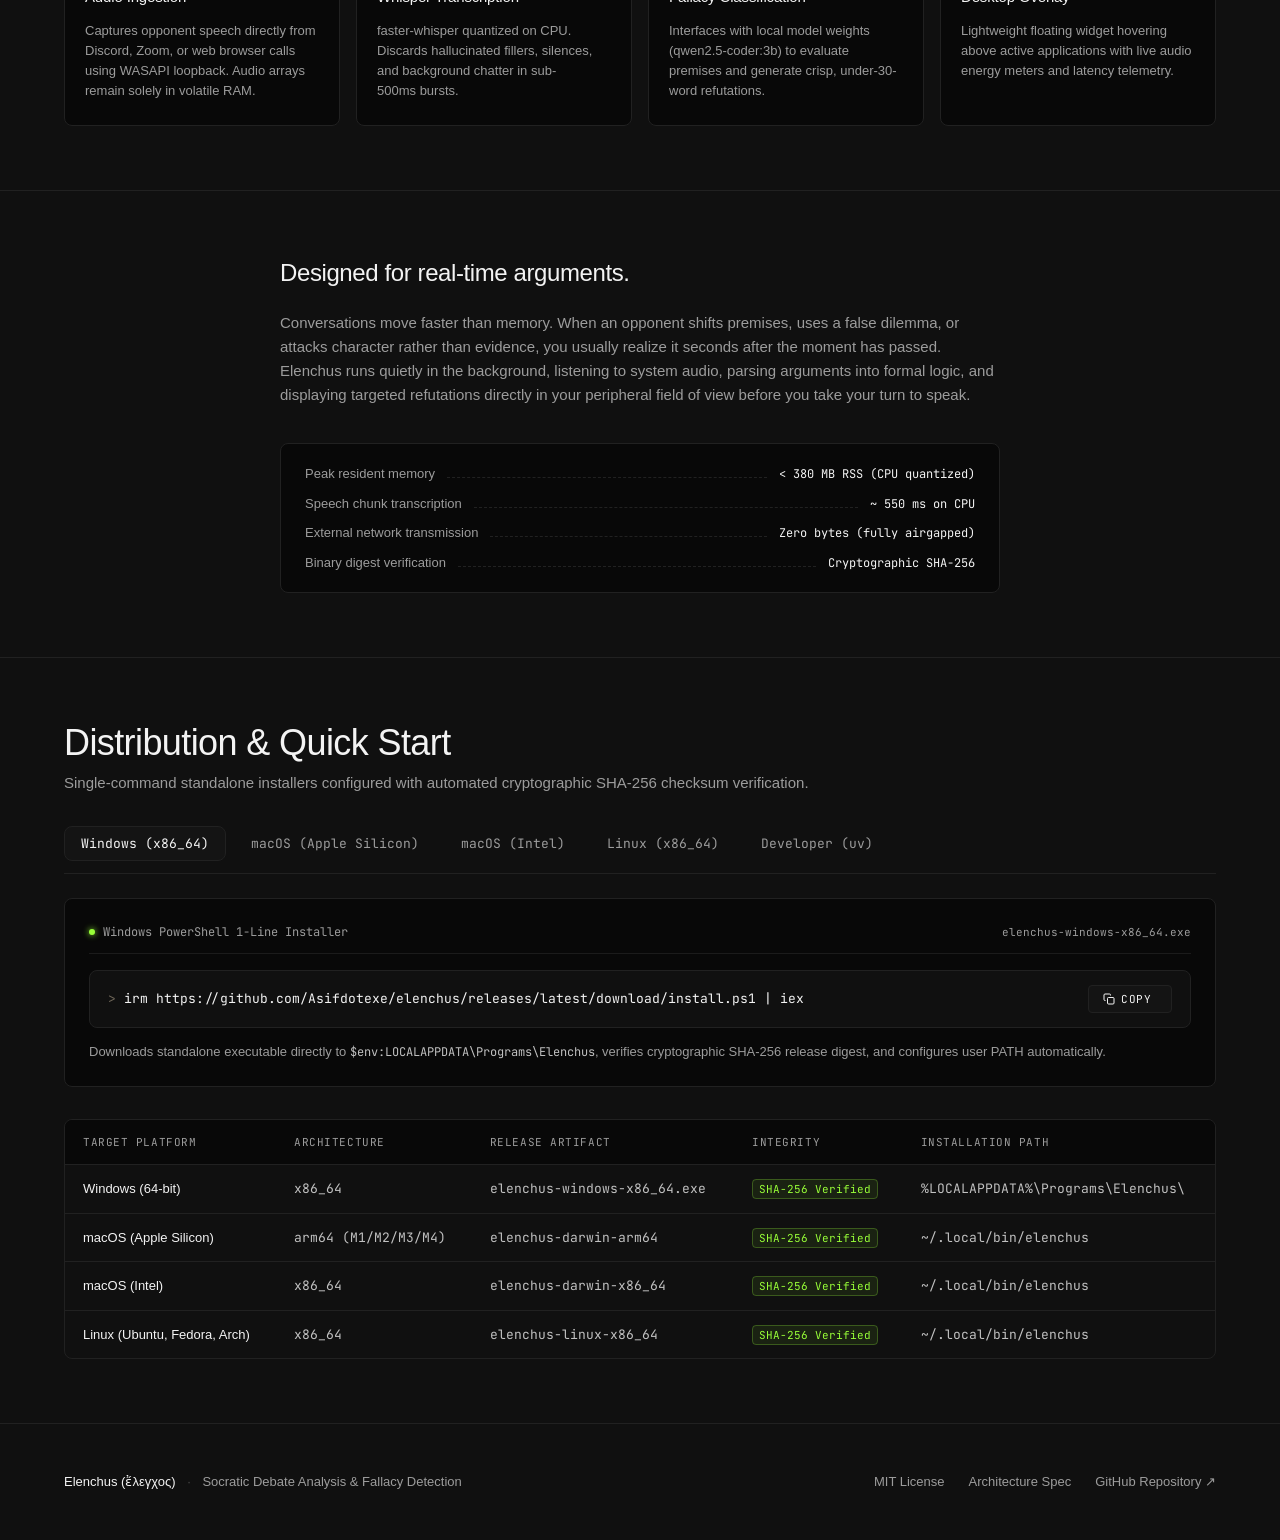
==== commit 6ec931ca: "feat(branding): organize official Faceted Caliper brand kit, archive exploration concepts, and persi" ====
--- a/docs/index.html
+++ b/docs/index.html
@@ -5,6 +5,12 @@
   <meta name="viewport" content="width=device-width, initial-scale=1.0">
   <title>Elenchus (ἔλεγχος) — Socratic Debate Analysis Engine</title>
   <meta name="description" content="Real-time Socratic debate analysis and fallacy detection engine. Local Whisper speech-to-text and Ollama reasoning rendered over your desktop.">
+
+  <!-- Favicon & Brand Icons -->
+  <link rel="icon" href="../assets/branding/kit/favicon.ico" sizes="48x48">
+  <link rel="icon" href="../assets/branding/kit/favicon.svg" type="image/svg+xml">
+  <link rel="apple-touch-icon" href="../assets/branding/kit/apple-touch-icon.png">
+  <meta name="theme-color" content="#101010">
 
   <!-- Typography: General Sans (Aeonik substitute) & JetBrains Mono (Input substitute) -->
   <link rel="preconnect" href="https://api.fontshare.com">
@@ -1193,6 +1199,11 @@
     <div class="container nav-content">
       <div class="nav-left">
         <a href="#" class="nav-wordmark">
+          <svg class="nav-brand-logo" width="22" height="22" viewBox="0 0 256 256" fill="currentColor" fill-rule="evenodd" style="display: inline-block; vertical-align: middle; margin-right: 2px;">
+            <path d="M 104 32 C 114 32 120 38 120 46 C 120 49 117 51 114 51 C 111 51 110 49 110 46 C 110 42 106 39 104 40 Z" />
+            <polygon points="144,46 166,24 176,34 154,56" />
+            <path d="M 186 80 L 198 92 L 176 114 L 146 84 L 102 84 L 78 108 L 78 120 L 110 120 L 134 144 L 110 168 L 78 168 L 78 180 L 102 204 L 146 204 L 176 174 L 198 196 L 186 208 L 140 230 L 90 230 L 52 192 L 52 168 C 52 152 64 144 80 144 C 64 144 52 136 52 120 L 52 96 L 90 58 L 140 58 Z" />
+          </svg>
           <span>Elenchus</span>
           <span class="greek">(ἔλεγχος)</span>
           <span class="nav-version-tag">v1.0.0</span>
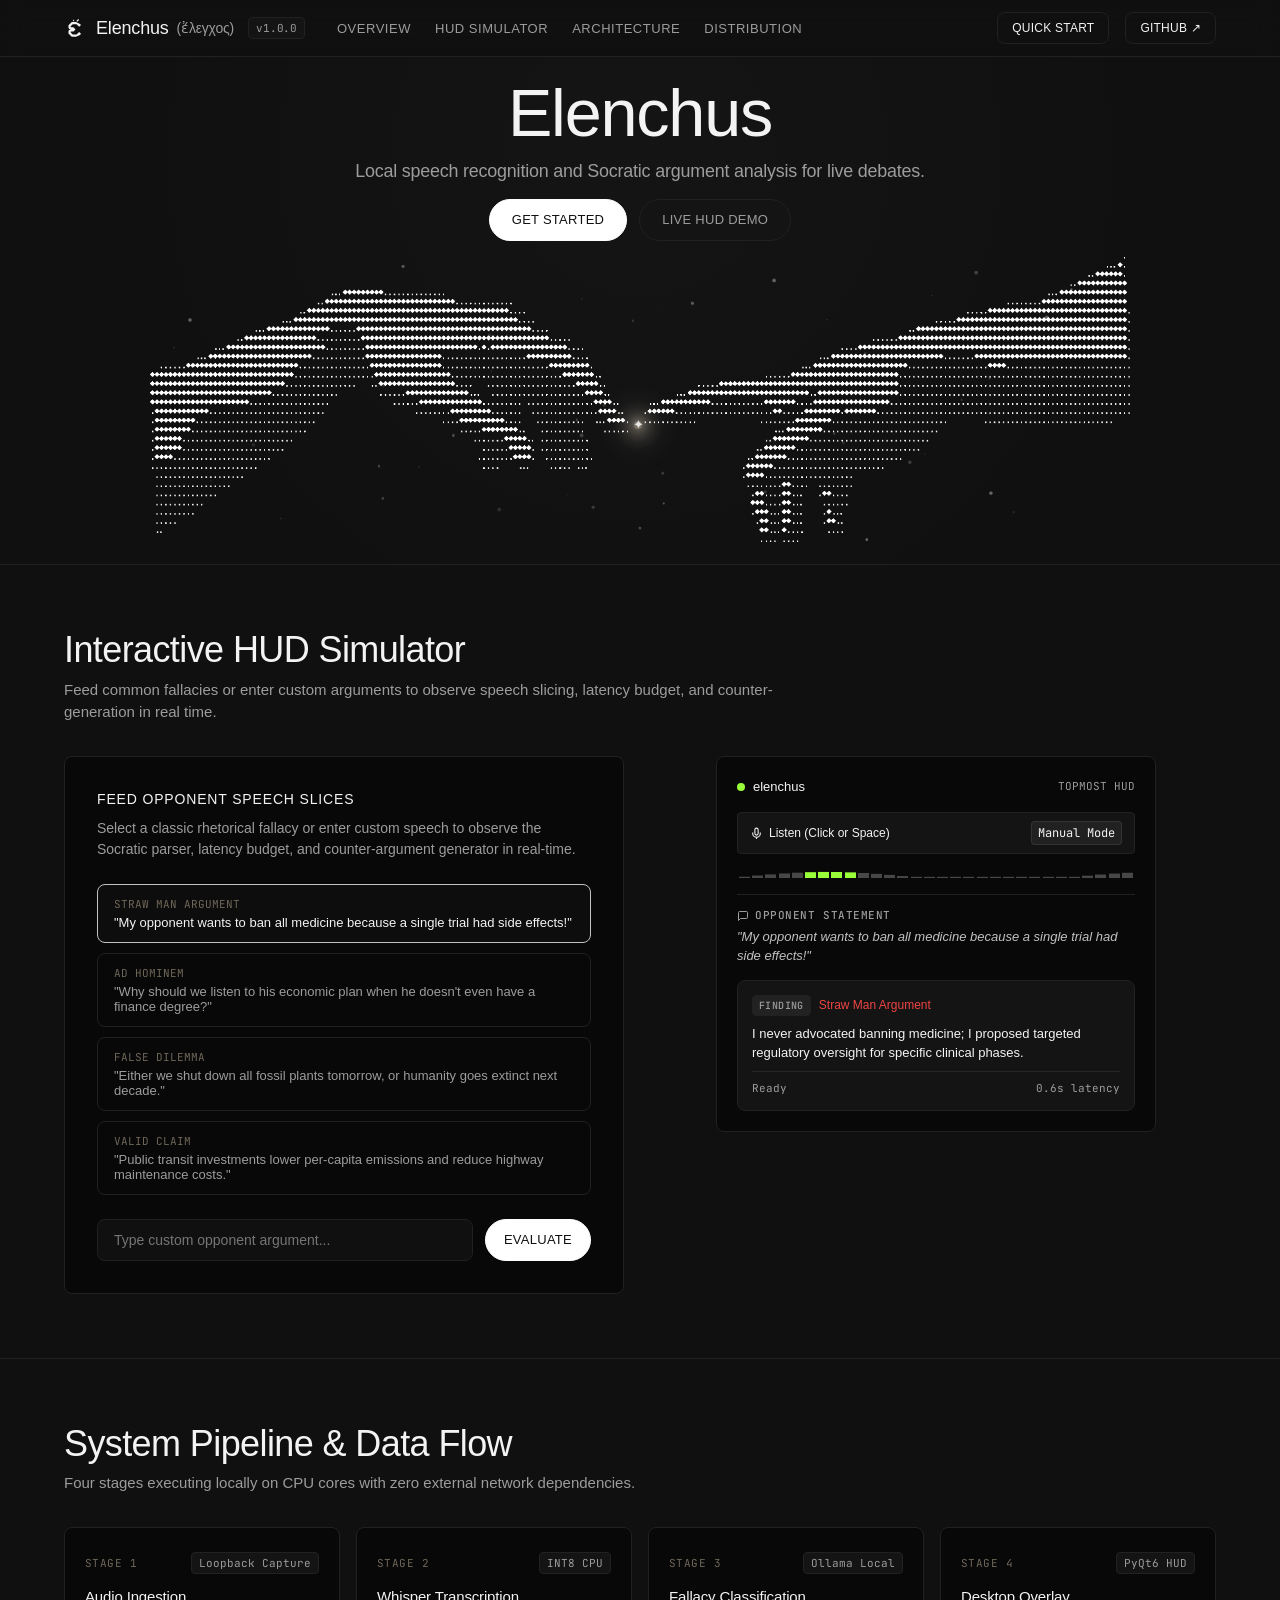
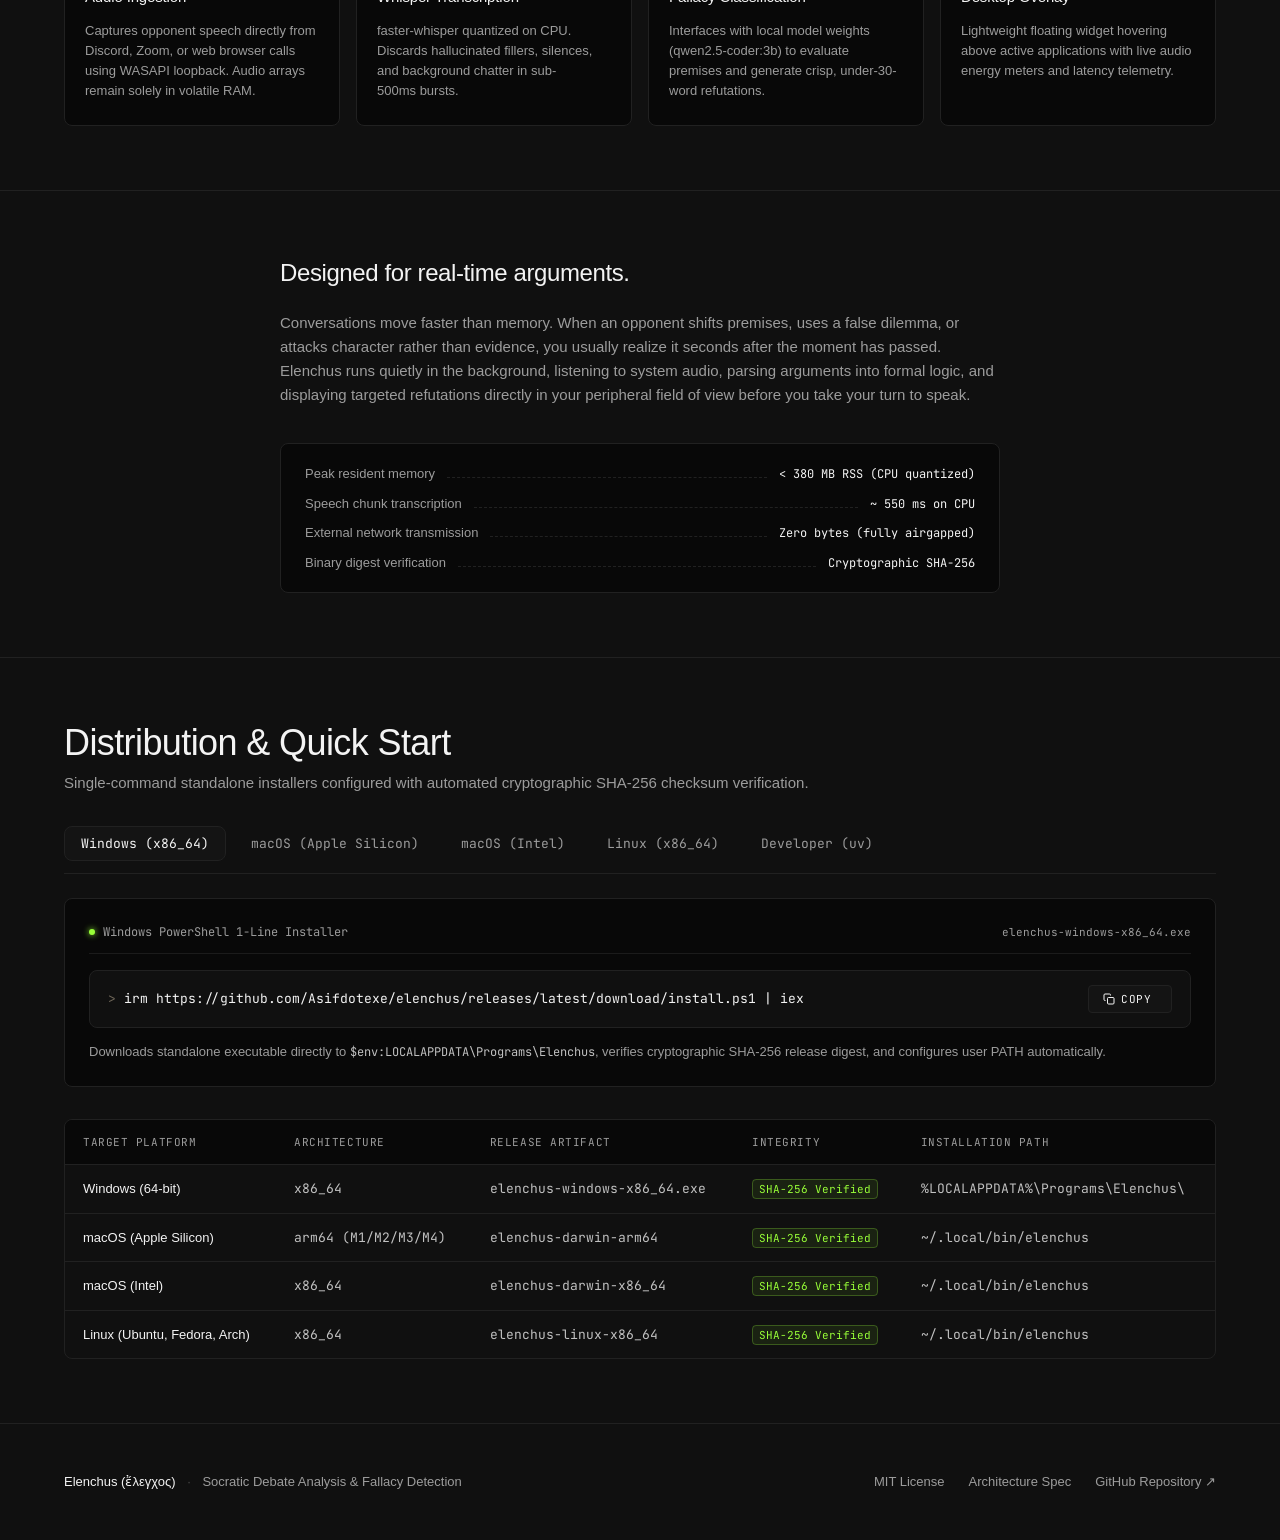
==== commit 2db0f420: "ci(pages): add GitHub Actions workflow and self-contained icons for GitHub Pages deployment" ====
--- a/docs/index.html
+++ b/docs/index.html
@@ -7,9 +7,10 @@
   <meta name="description" content="Real-time Socratic debate analysis and fallacy detection engine. Local Whisper speech-to-text and Ollama reasoning rendered over your desktop.">
 
   <!-- Favicon & Brand Icons -->
-  <link rel="icon" href="../assets/branding/kit/favicon.ico" sizes="48x48">
-  <link rel="icon" href="../assets/branding/kit/favicon.svg" type="image/svg+xml">
-  <link rel="apple-touch-icon" href="../assets/branding/kit/apple-touch-icon.png">
+  <link rel="icon" href="favicon.ico" sizes="48x48">
+  <link rel="icon" href="favicon.svg" type="image/svg+xml">
+  <link rel="apple-touch-icon" href="apple-touch-icon.png">
+  <link rel="manifest" href="site.webmanifest">
   <meta name="theme-color" content="#101010">
 
   <!-- Typography: General Sans (Aeonik substitute) & JetBrains Mono (Input substitute) -->
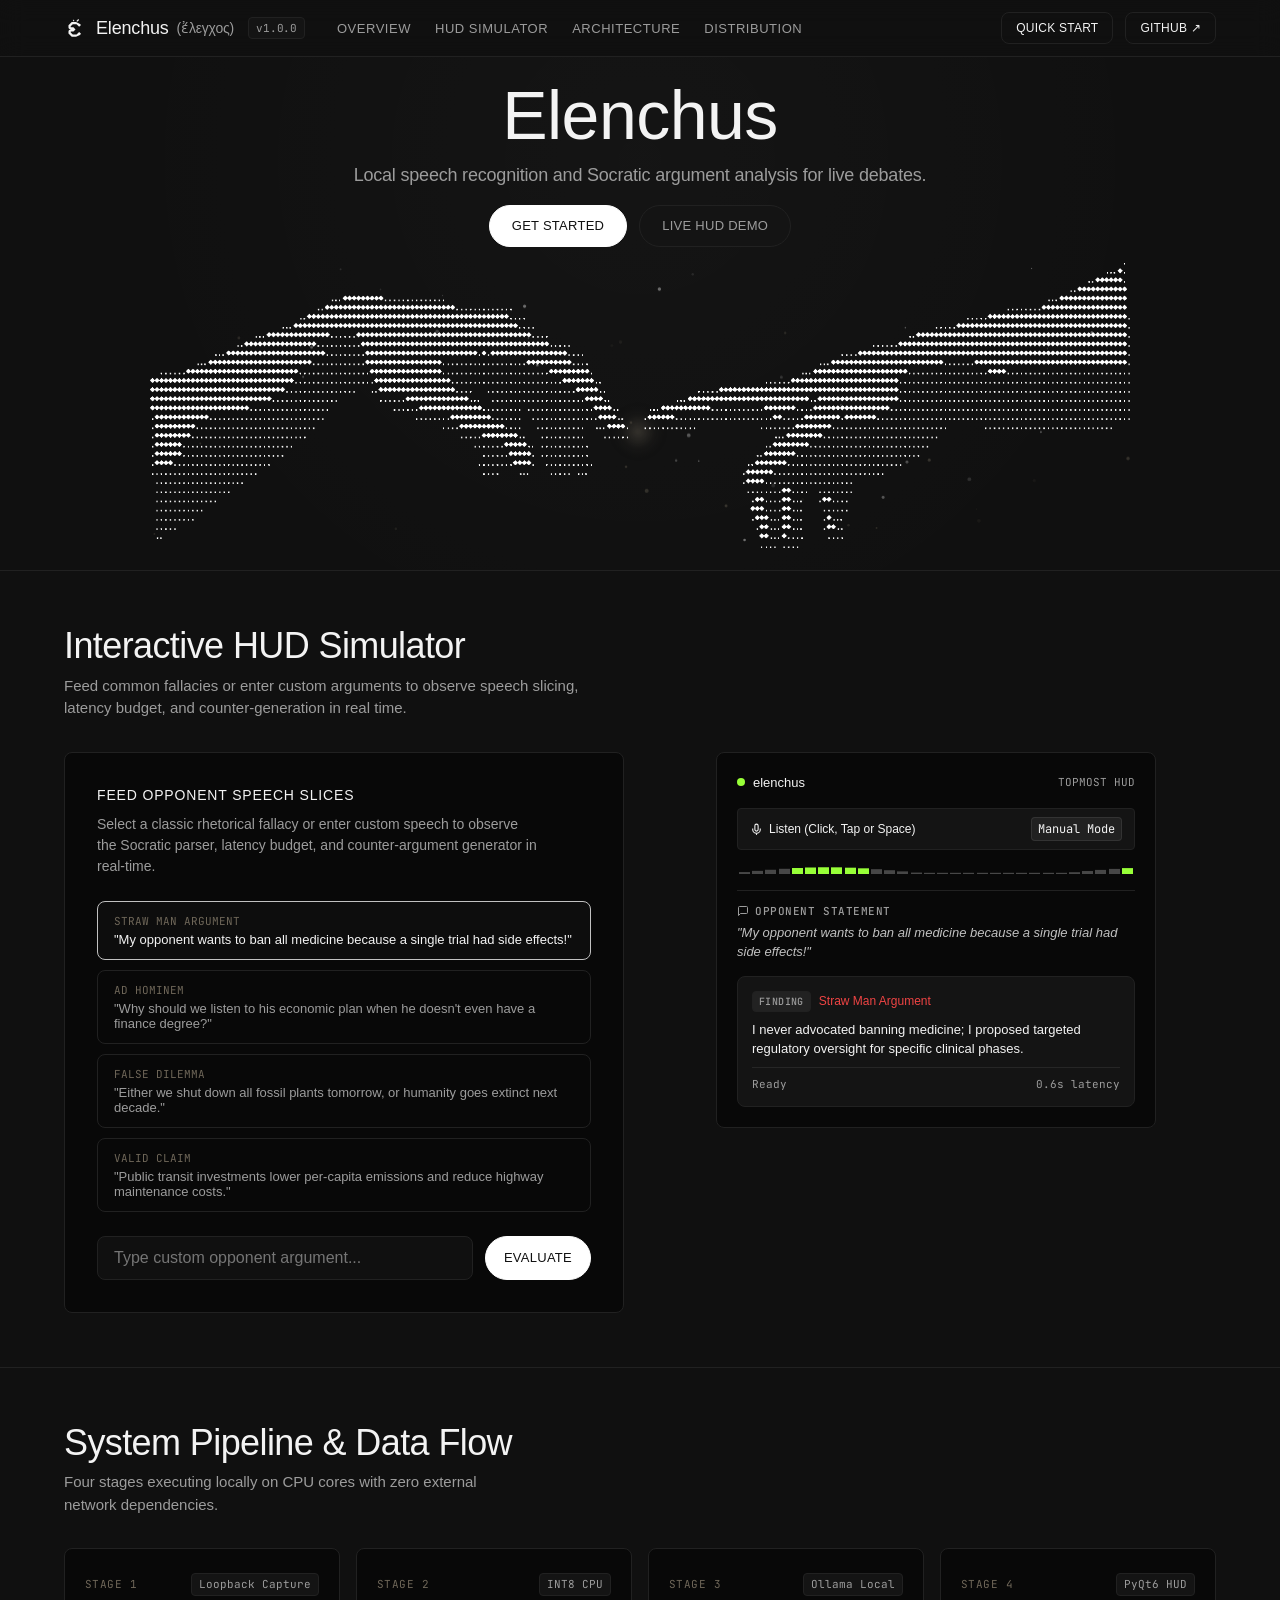
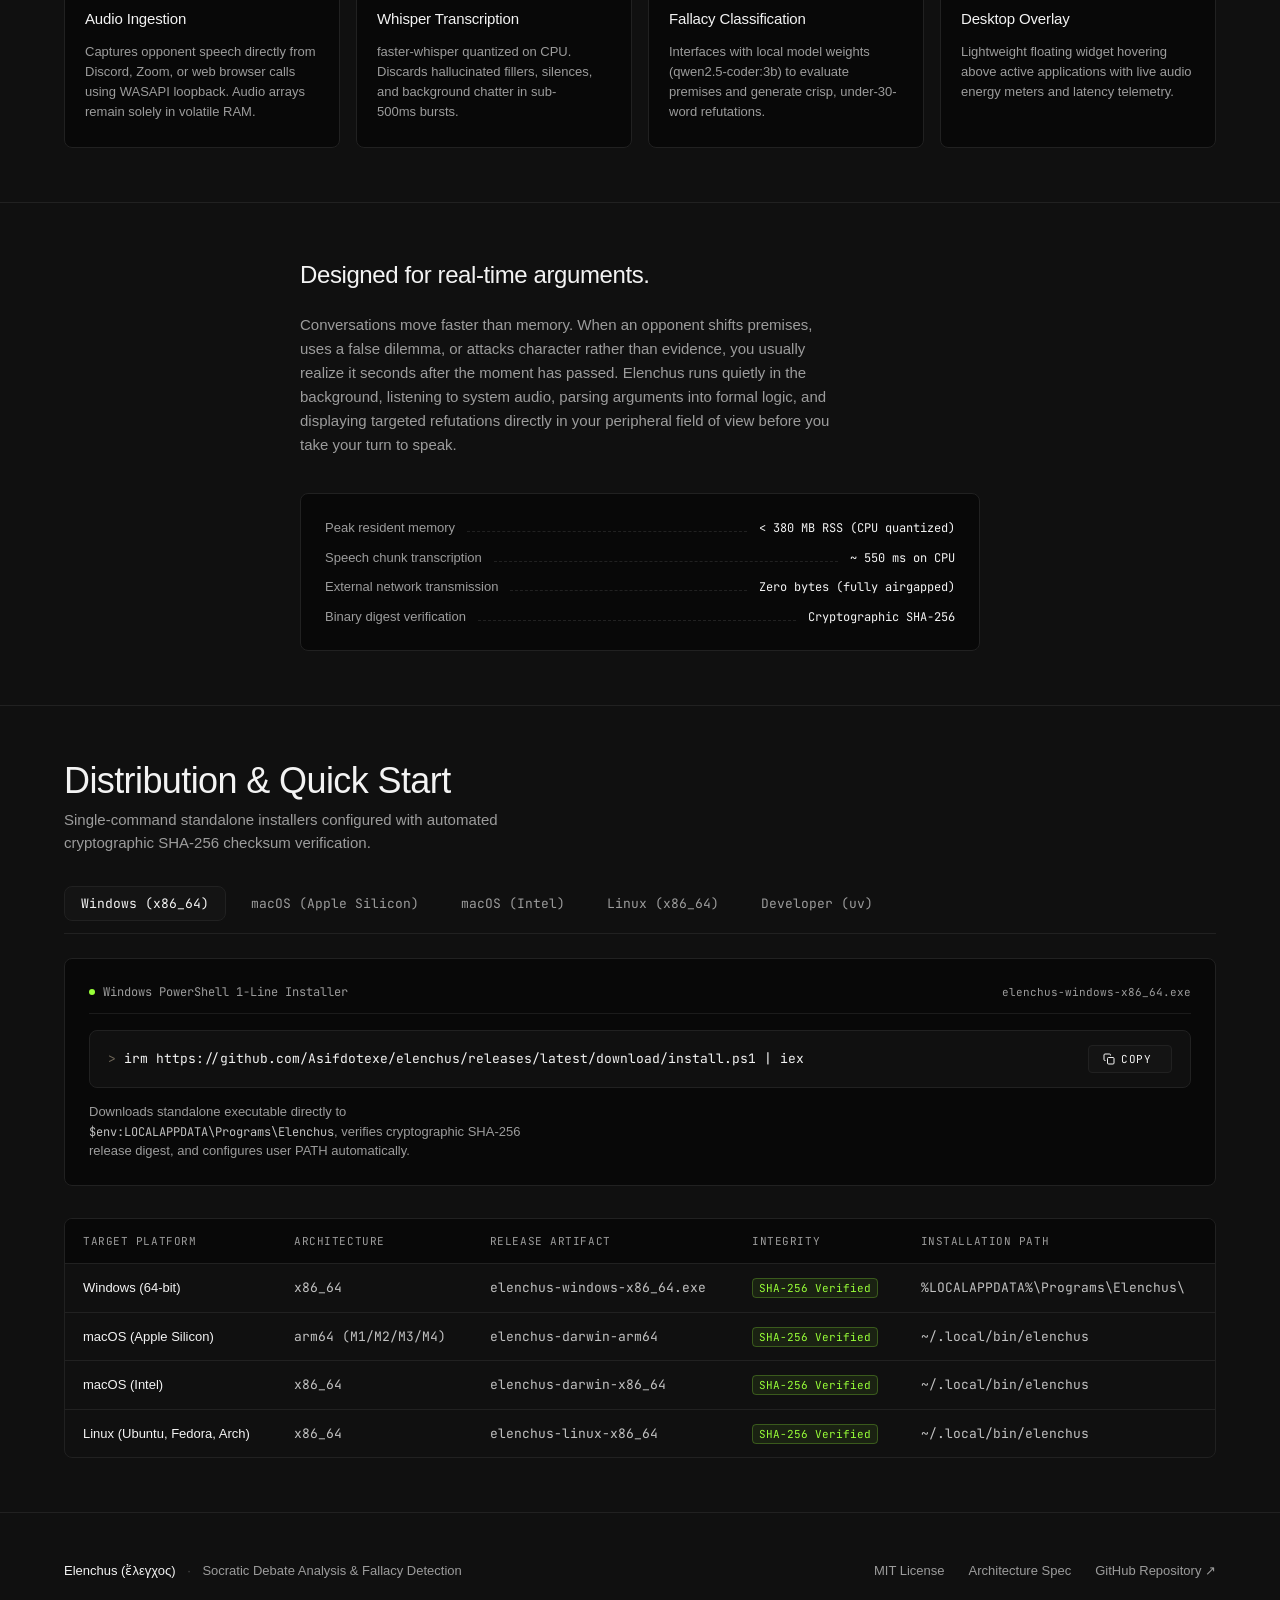
==== commit 6f86ba59: "#6 make the app responsive" ====
--- a/docs/index.html
+++ b/docs/index.html
@@ -2,7 +2,7 @@
 <html lang="en">
 <head>
   <meta charset="UTF-8">
-  <meta name="viewport" content="width=device-width, initial-scale=1.0">
+  <meta name="viewport" content="width=device-width, initial-scale=1.0, viewport-fit=cover">
   <title>Elenchus (ἔλεγχος) — Socratic Debate Analysis Engine</title>
   <meta name="description" content="Real-time Socratic debate analysis and fallacy detection engine. Local Whisper speech-to-text and Ollama reasoning rendered over your desktop.">
 
@@ -90,6 +90,12 @@
 
       /* Layout */
       --page-max-width: 1200px;
+
+      /* Safe Area Inset Support */
+      --safe-top: env(safe-area-inset-top, 0px);
+      --safe-bottom: env(safe-area-inset-bottom, 0px);
+      --safe-left: env(safe-area-inset-left, 0px);
+      --safe-right: env(safe-area-inset-right, 0px);
     }
 
     /* -------------------------------------------------------------
@@ -115,8 +121,11 @@
     body {
       background-color: var(--color-obsidian);
       min-height: 100vh;
+      min-height: 100dvh;
       overflow-x: hidden;
       position: relative;
+      padding-left: var(--safe-left);
+      padding-right: var(--safe-right);
     }
 
     /* Selection */
@@ -159,7 +168,7 @@
         transition-duration: 0.01ms !important;
         scroll-behavior: auto !important;
       }
-      .hands-nexus-spark, .pulse-dot {
+      .pulse-dot {
         animation: none !important;
       }
     }
@@ -176,8 +185,8 @@
       max-width: var(--page-max-width);
       margin-left: auto;
       margin-right: auto;
-      padding-left: 24px;
-      padding-right: 24px;
+      padding-left: clamp(16px, 4vw, 24px);
+      padding-right: clamp(16px, 4vw, 24px);
       position: relative;
       z-index: 2;
     }
@@ -191,19 +200,19 @@
     }
 
     .section-spacing {
-      padding-top: clamp(64px, 7vh, 96px);
-      padding-bottom: clamp(64px, 7vh, 96px);
+      padding-top: clamp(48px, 6vh, 96px);
+      padding-bottom: clamp(48px, 6vh, 96px);
     }
 
     @media (max-width: 768px) {
       .section-spacing {
-        padding-top: 56px;
-        padding-bottom: 56px;
+        padding-top: 48px;
+        padding-bottom: 48px;
       }
     }
 
     /* -------------------------------------------------------------
-       TOP NAVIGATION BAR
+       TOP NAVIGATION BAR & ADAPTIVE MOBILE DRAWER
        ------------------------------------------------------------- */
     .nav-bar {
       position: sticky;
@@ -213,6 +222,7 @@
       backdrop-filter: blur(12px);
       -webkit-backdrop-filter: blur(12px);
       border-bottom: 1px solid var(--color-graphite);
+      padding-top: var(--safe-top);
     }
 
     .nav-content {
@@ -225,7 +235,7 @@
     .nav-left {
       display: flex;
       align-items: center;
-      gap: 32px;
+      gap: clamp(16px, 3vw, 32px);
     }
 
     .nav-wordmark {
@@ -236,6 +246,7 @@
       display: flex;
       align-items: center;
       gap: 8px;
+      flex-shrink: 0;
     }
 
     .nav-wordmark .greek {
@@ -262,12 +273,6 @@
       list-style: none;
     }
 
-    @media (max-width: 860px) {
-      .nav-links {
-        display: none;
-      }
-    }
-
     .nav-links a {
       font-size: 13px;
       font-weight: 400;
@@ -283,7 +288,138 @@
     .nav-right {
       display: flex;
       align-items: center;
-      gap: 16px;
+      gap: 12px;
+    }
+
+    /* Mobile Hamburger Button */
+    .nav-toggle {
+      display: none;
+      background: transparent;
+      border: 1px solid var(--color-graphite);
+      border-radius: var(--radius-tags);
+      width: 42px;
+      height: 42px;
+      cursor: pointer;
+      padding: 0;
+      flex-direction: column;
+      align-items: center;
+      justify-content: center;
+      gap: 5px;
+      color: var(--color-chalk);
+      transition: border-color 0.15s ease, background-color 0.15s ease;
+    }
+
+    .nav-toggle:hover, .nav-toggle:focus-visible {
+      border-color: var(--color-ash);
+      background-color: var(--color-surface);
+    }
+
+    .nav-toggle-bar {
+      width: 18px;
+      height: 1.5px;
+      background-color: var(--color-chalk);
+      transition: transform 0.2s cubic-bezier(0.16, 1, 0.3, 1), opacity 0.2s ease;
+      transform-origin: center;
+    }
+
+    .nav-toggle[aria-expanded="true"] .nav-toggle-bar:first-child {
+      transform: translateY(3.25px) rotate(45deg);
+    }
+
+    .nav-toggle[aria-expanded="true"] .nav-toggle-bar:last-child {
+      transform: translateY(-3.25px) rotate(-45deg);
+    }
+
+    /* Mobile Sheet Menu */
+    .nav-mobile-sheet {
+      display: none;
+      position: absolute;
+      top: 100%;
+      left: 0;
+      width: 100%;
+      background-color: rgba(16, 16, 16, 0.98);
+      backdrop-filter: blur(16px);
+      -webkit-backdrop-filter: blur(16px);
+      border-bottom: 1px solid var(--color-graphite);
+      box-shadow: 0 20px 40px rgba(8, 8, 8, 0.85);
+      overflow-y: auto;
+      max-height: calc(100vh - 56px - var(--safe-top));
+      max-height: calc(100dvh - 56px - var(--safe-top));
+      padding: 20px clamp(16px, 4vw, 24px) max(24px, calc(16px + var(--safe-bottom)));
+      z-index: 99;
+      opacity: 0;
+      transform: translateY(-8px);
+      transition: opacity 0.2s ease, transform 0.2s cubic-bezier(0.16, 1, 0.3, 1);
+    }
+
+    .nav-mobile-sheet.is-open {
+      display: block;
+      opacity: 1;
+      transform: translateY(0);
+    }
+
+    .nav-mobile-links {
+      list-style: none;
+      display: flex;
+      flex-direction: column;
+      gap: 4px;
+      margin-bottom: 20px;
+    }
+
+    .nav-mobile-link {
+      display: flex;
+      align-items: center;
+      padding: 12px 14px;
+      font-size: 15px;
+      color: var(--color-smoke);
+      border-radius: var(--radius-tags);
+      text-transform: uppercase;
+      letter-spacing: 0.05em;
+      transition: color 0.15s ease, background-color 0.15s ease;
+      min-height: 48px;
+    }
+
+    .nav-mobile-link:hover, .nav-mobile-link:focus-visible {
+      color: var(--color-chalk);
+      background-color: var(--color-surface);
+    }
+
+    .nav-mobile-actions {
+      display: flex;
+      flex-direction: column;
+      gap: 10px;
+      border-top: 1px solid var(--color-graphite);
+      padding-top: 16px;
+    }
+
+    .nav-mobile-cta {
+      width: 100%;
+      text-align: center;
+      min-height: 44px;
+      display: inline-flex;
+      align-items: center;
+      justify-content: center;
+    }
+
+    @media (max-width: 860px) {
+      .nav-links, .nav-desktop-action {
+        display: none !important;
+      }
+      .nav-toggle {
+        display: flex;
+      }
+    }
+
+    @media (max-width: 480px) {
+      .nav-wordmark .greek {
+        display: none;
+      }
+    }
+
+    @media (max-width: 360px) {
+      .nav-version-tag {
+        display: none;
+      }
     }
 
     /* -------------------------------------------------------------
@@ -357,7 +493,8 @@
       height: 6px;
       border-radius: 50%;
       background-color: var(--color-pulse-green);
-      box-shadow: 0 0 6px var(--color-pulse-green);
+      display: inline-block;
+      flex-shrink: 0;
     }
 
     /* -------------------------------------------------------------
@@ -385,36 +522,24 @@
     }
 
     .hero-headline {
-      font-size: clamp(48px, 5.2vw, 68px);
+      font-size: clamp(32px, 5.5vw, 68px);
       font-weight: 400;
-      line-height: 1.0;
-      letter-spacing: -1.2px;
+      line-height: 1.05;
+      letter-spacing: clamp(-0.5px, -0.02em, -1.2px);
       color: var(--color-chalk);
       margin: 0;
       text-wrap: balance;
     }
 
-    @media (max-width: 768px) {
-      .hero-headline {
-        font-size: 38px;
-        letter-spacing: -0.6px;
-      }
-    }
-
     .hero-tagline {
-      font-size: clamp(15px, 1.4vw, 18px);
+      font-size: clamp(14px, 1.8vw, 18px);
       font-weight: 400;
-      line-height: 1.35;
+      line-height: 1.4;
       color: var(--color-smoke);
       max-width: 640px;
       margin: 0 auto;
       letter-spacing: -0.2px;
-    }
-
-    @media (max-width: 768px) {
-      .hero-tagline {
-        font-size: 15px;
-      }
+      text-wrap: pretty;
     }
 
     .hero-actions {
@@ -424,6 +549,21 @@
       gap: 12px;
       margin-top: 4px;
       flex-wrap: wrap;
+    }
+
+    @media (max-width: 480px) {
+      .hero-actions {
+        flex-direction: column;
+        width: 100%;
+        max-width: 320px;
+        margin-left: auto;
+        margin-right: auto;
+      }
+      .hero-actions .btn-pill,
+      .hero-actions .btn-pill-ghost {
+        width: 100%;
+        text-align: center;
+      }
     }
 
     .hero-actions .btn-pill {
@@ -496,6 +636,7 @@
       .hero-hands-wrapper {
         aspect-ratio: 3143 / 1209;
         max-height: 38vh;
+        max-height: 38dvh;
         margin-top: 8px;
       }
     }
@@ -510,66 +651,21 @@
       pointer-events: none;
     }
 
-    /* Socratic Nexus Spark between the reaching fingertips */
-    .hands-nexus-spark {
-      position: absolute;
-      top: 59%;
-      left: 49.8%;
-      transform: translate(-50%, -50%);
-      width: 8px;
-      height: 8px;
-      border-radius: 50%;
-      background-color: var(--color-compass-gold);
-      box-shadow: 0 0 16px 4px rgba(111, 103, 89, 0.7), 0 0 32px 10px rgba(243, 243, 243, 0.25);
-      animation: nexus-pulse 3s infinite ease-in-out;
-      pointer-events: none;
-      z-index: 3;
-    }
-
-    .hands-nexus-spark::after {
-      content: '✦';
-      position: absolute;
-      top: 50%;
-      left: 50%;
-      transform: translate(-50%, -50%);
-      font-size: 13px;
-      color: #ffffff;
-      opacity: 0.85;
-      text-shadow: 0 0 8px rgba(255, 255, 255, 0.8);
-    }
-
-    @keyframes nexus-pulse {
-      0%, 100% {
-        transform: translate(-50%, -50%) scale(0.9);
-        opacity: 0.6;
-      }
-      50% {
-        transform: translate(-50%, -50%) scale(1.35);
-        opacity: 1;
-        box-shadow: 0 0 24px 8px rgba(111, 103, 89, 0.95), 0 0 44px 14px rgba(243, 243, 243, 0.45);
-      }
-    }
-
     /* -------------------------------------------------------------
        INTERACTIVE HUD SIMULATION ("THE WIREFRAME IN LIGHT")
        ------------------------------------------------------------- */
     .hud-demo-grid {
       display: grid;
-      grid-template-columns: 1fr 1fr;
-      gap: 32px;
+      grid-template-columns: 1fr;
+      gap: 24px;
       align-items: start;
     }
 
-    @media (max-width: 900px) {
-      .hud-demo-grid {
-        grid-template-columns: 1fr;
-      }
-    }
-
     .hud-controls-card {
+      order: 1;
       border: 1px solid var(--color-graphite);
       border-radius: var(--radius-cards);
-      padding: 32px;
+      padding: clamp(16px, 4vw, 32px);
       background-color: var(--color-carbon);
     }
 
@@ -585,6 +681,7 @@
       font-size: 14px;
       color: var(--color-smoke);
       margin-bottom: 24px;
+      max-width: 58ch;
     }
 
     .preset-buttons {
@@ -627,6 +724,16 @@
       gap: 12px;
     }
 
+    @media (max-width: 480px) {
+      .hud-input-row {
+        flex-direction: column;
+      }
+      .hud-input-row .btn-pill {
+        width: 100%;
+        min-height: 44px;
+      }
+    }
+
     .hud-input {
       flex: 1;
       background: var(--color-obsidian);
@@ -635,9 +742,10 @@
       padding: 12px 16px;
       color: var(--color-chalk);
       font-family: var(--font-body);
-      font-size: 14px;
+      font-size: max(16px, 1rem);
       outline: none;
       transition: border-color 0.15s ease;
+      min-height: 44px;
     }
 
     .hud-input:focus {
@@ -646,18 +754,41 @@
 
     /* Virtual HUD Mockup */
     .hud-preview-wrapper {
-      position: sticky;
-      top: 96px;
+      order: -1;
+      position: static;
+      top: auto;
+      width: 100%;
+    }
+
+    /* Desktop View (min-width: 901px): 2 columns with side-by-side sticky HUD */
+    @media (min-width: 901px) {
+      .hud-demo-grid {
+        grid-template-columns: 1fr 1fr;
+        gap: 32px;
+      }
+
+      .hud-controls-card {
+        order: 1;
+        padding: 32px;
+      }
+
+      .hud-preview-wrapper {
+        order: 2;
+        position: sticky;
+        top: 96px;
+        align-self: start;
+      }
     }
 
     .hud-device-window {
       background-color: var(--color-carbon);
       border: 1px solid var(--color-graphite);
       border-radius: var(--radius-cards);
-      padding: var(--spacing-20);
+      padding: clamp(14px, 3.5vw, 20px);
       width: 100%;
       max-width: 440px;
       margin: 0 auto;
+      box-sizing: border-box;
     }
 
     .hud-header {
@@ -691,6 +822,8 @@
       display: flex;
       align-items: center;
       justify-content: space-between;
+      flex-wrap: wrap;
+      gap: 8px;
       background: var(--color-surface);
       border: 1px solid var(--color-graphite);
       border-radius: var(--radius-tags);
@@ -723,6 +856,7 @@
       align-items: flex-end;
       margin-bottom: var(--spacing-16);
       padding: 0 2px;
+      overflow: hidden;
     }
 
     .monochart-bar {
@@ -764,6 +898,8 @@
       color: var(--color-ash);
       line-height: 1.45;
       min-height: 38px;
+      overflow-wrap: break-word;
+      word-break: break-word;
     }
 
     .hud-rebuttal-card {
@@ -804,6 +940,8 @@
       color: var(--color-chalk);
       line-height: 1.5;
       margin-bottom: var(--spacing-8);
+      overflow-wrap: break-word;
+      word-break: break-word;
     }
 
     .hud-footer-meta {
@@ -822,12 +960,8 @@
        SERVICES / FEATURE 2x2 GRID
        ------------------------------------------------------------- */
     .section-header-block {
-      margin-bottom: 48px;
-    }
-
-    .section-header-block {
       margin-bottom: 32px;
-      max-width: 760px;
+      max-width: 680px;
     }
 
     .section-title {
@@ -845,26 +979,15 @@
       margin-top: 8px;
       line-height: 1.5;
       text-wrap: pretty;
+      max-width: 62ch;
     }
 
     /* System Pipeline Flow */
     .pipeline-flow {
       display: grid;
-      grid-template-columns: repeat(4, 1fr);
+      grid-template-columns: repeat(auto-fit, minmax(min(100%, 240px), 1fr));
       gap: 16px;
       margin-top: 24px;
-    }
-
-    @media (max-width: 960px) {
-      .pipeline-flow {
-        grid-template-columns: 1fr 1fr;
-      }
-    }
-
-    @media (max-width: 600px) {
-      .pipeline-flow {
-        grid-template-columns: 1fr;
-      }
     }
 
     .pipeline-step {
@@ -923,7 +1046,7 @@
        SYSTEM RATIONALE & RUNTIME SPECS
        ------------------------------------------------------------- */
     .manifesto-block {
-      max-width: 720px;
+      max-width: 680px;
       margin: 0 auto;
       text-align: left;
       display: flex;
@@ -944,6 +1067,7 @@
       color: var(--color-smoke);
       line-height: 1.6;
       text-wrap: pretty;
+      max-width: 65ch;
     }
 
     .runtime-specs {
@@ -955,7 +1079,8 @@
       background: var(--color-carbon);
       border: 1px solid var(--color-graphite);
       border-radius: var(--radius-cards);
-      padding: 20px 24px;
+      padding: clamp(16px, 4vw, 24px);
+      container-type: inline-size;
     }
 
     .spec-row {
@@ -968,12 +1093,13 @@
     .spec-name {
       color: var(--color-smoke);
       white-space: nowrap;
+      min-width: 0;
     }
 
     .spec-line {
       flex: 1;
       border-bottom: 1px dashed var(--color-graphite);
-      min-width: 20px;
+      min-width: 16px;
     }
 
     .spec-data {
@@ -981,6 +1107,17 @@
       color: var(--color-chalk);
       white-space: nowrap;
       font-size: 12px;
+      min-width: 0;
+    }
+
+    @container (max-width: 480px) {
+      .spec-row {
+        flex-direction: column;
+        gap: 4px;
+      }
+      .spec-line {
+        display: none;
+      }
     }
 
     @media (max-width: 580px) {
@@ -1003,6 +1140,9 @@
       padding-bottom: 12px;
       margin-bottom: 24px;
       overflow-x: auto;
+      -webkit-overflow-scrolling: touch;
+      scroll-snap-type: x mandatory;
+      scrollbar-width: thin;
     }
 
     .platform-tab-btn {
@@ -1016,6 +1156,8 @@
       cursor: pointer;
       transition: all 0.15s ease;
       white-space: nowrap;
+      scroll-snap-align: start;
+      flex-shrink: 0;
     }
 
     .platform-tab-btn.active, .platform-tab-btn:hover {
@@ -1028,7 +1170,7 @@
       background-color: var(--color-carbon);
       border: 1px solid var(--color-graphite);
       border-radius: var(--radius-cards);
-      padding: 24px;
+      padding: clamp(16px, 4vw, 24px);
       margin-bottom: 32px;
     }
 
@@ -1039,6 +1181,8 @@
       margin-bottom: 16px;
       padding-bottom: 12px;
       border-bottom: 1px solid var(--color-border-subtle);
+      flex-wrap: wrap;
+      gap: 8px;
     }
 
     .terminal-title {
@@ -1091,6 +1235,7 @@
       gap: 6px;
       transition: all 0.15s cubic-bezier(0.16, 1, 0.3, 1);
       white-space: nowrap;
+      flex-shrink: 0;
     }
 
     .copy-btn:hover {
@@ -1107,7 +1252,25 @@
       color: var(--color-pulse-green);
     }
 
-    /* Distribution Matrix Table */
+    @media (max-width: 600px) {
+      .terminal-content {
+        flex-direction: column;
+        align-items: stretch;
+        gap: 12px;
+        padding: 14px;
+      }
+      .terminal-code {
+        overflow-x: auto;
+        padding-bottom: 4px;
+      }
+      .copy-btn {
+        width: 100%;
+        justify-content: center;
+        min-height: 44px;
+      }
+    }
+
+    /* Distribution Matrix Table -> Responsive Card Pattern */
     .dist-table-wrap {
       width: 100%;
       overflow-x: auto;
@@ -1159,7 +1322,108 @@
       border-radius: var(--radius-tags);
     }
 
-
+    /* Responsive Table Card Reflow on Mobile */
+    @media (max-width: 720px) {
+      .dist-table-wrap {
+        border: none;
+        overflow-x: visible;
+        background: transparent;
+      }
+      .dist-table,
+      .dist-table tbody,
+      .dist-table tr,
+      .dist-table td {
+        display: block;
+        width: 100%;
+      }
+      .dist-table thead {
+        display: none;
+      }
+      .dist-table tr {
+        background-color: var(--color-carbon);
+        border: 1px solid var(--color-graphite);
+        border-radius: var(--radius-cards);
+        padding: 16px;
+        margin-bottom: 12px;
+      }
+      .dist-table td {
+        padding: 8px 0;
+        border-bottom: 1px solid rgba(255, 255, 255, 0.04);
+        display: flex;
+        justify-content: space-between;
+        align-items: center;
+        text-align: right;
+        gap: 12px;
+        min-width: 0;
+        overflow-wrap: break-word;
+        word-break: break-word;
+      }
+      .dist-table .mono {
+        word-break: break-all;
+      }
+      .dist-table td:last-child {
+        border-bottom: none;
+        padding-bottom: 0;
+      }
+      .dist-table td::before {
+        content: attr(data-label);
+        font-family: var(--font-mono);
+        font-size: 11px;
+        color: var(--color-smoke);
+        text-transform: uppercase;
+        letter-spacing: 0.04em;
+        text-align: left;
+        flex-shrink: 0;
+      }
+    }
+
+    /* -------------------------------------------------------------
+       TOUCH & INPUT METHOD ADAPTATIONS (Coarse Pointer & Hover)
+       ------------------------------------------------------------- */
+    @media (pointer: coarse) {
+      .btn-pill,
+      .btn-ghost,
+      .btn-pill-ghost,
+      .copy-btn,
+      .platform-tab-btn {
+        min-height: 44px;
+      }
+      .preset-btn {
+        min-height: 52px;
+        padding: 14px 16px;
+      }
+      .nav-toggle {
+        width: 44px;
+        height: 44px;
+      }
+      .platform-tab-btn {
+        padding: 10px 18px;
+      }
+    }
+
+    @media (hover: none) {
+      .btn-pill:hover {
+        background-color: var(--color-signal-white);
+        border-color: var(--color-signal-white);
+      }
+      .btn-ghost:hover {
+        border-color: var(--color-graphite);
+        background-color: transparent;
+      }
+      .btn-pill:active {
+        background-color: var(--color-ash);
+        border-color: var(--color-ash);
+        transform: scale(0.97);
+      }
+      .btn-ghost:active {
+        border-color: var(--color-chalk);
+        background-color: rgba(255, 255, 255, 0.05);
+        transform: scale(0.97);
+      }
+      .pipeline-step:hover {
+        border-color: var(--color-graphite);
+      }
+    }
 
     /* -------------------------------------------------------------
        FOOTER / BOTTOM BAR
@@ -1167,7 +1431,7 @@
     .footer {
       border-top: 1px solid var(--color-graphite);
       padding-top: 48px;
-      padding-bottom: 48px;
+      padding-bottom: max(48px, calc(32px + var(--safe-bottom)));
       font-size: 13px;
       color: var(--color-smoke);
     }
@@ -1188,6 +1452,88 @@
 
     .footer-links a:hover {
       color: var(--color-chalk);
+    }
+
+    @media (max-width: 640px) {
+      .footer-content {
+        flex-direction: column;
+        align-items: flex-start;
+        gap: 16px;
+      }
+      .footer-links {
+        flex-wrap: wrap;
+        gap: 16px;
+      }
+    }
+
+    /* -------------------------------------------------------------
+       PRINT ADAPTATION (SCREEN -> PRINT)
+       ------------------------------------------------------------- */
+    @media print {
+      *, *::before, *::after {
+        background: transparent !important;
+        color: var(--color-obsidian) !important;
+        box-shadow: none !important;
+        text-shadow: none !important;
+      }
+      html, body {
+        background: var(--color-signal-white) !important;
+        color: var(--color-obsidian) !important;
+      }
+      .nav-bar,
+      .nav-mobile-sheet,
+      .hero-actions,
+      .hud-controls-card,
+      .platform-tabs-header,
+      .copy-btn,
+      #handsCanvas,
+      .footer {
+        display: none !important;
+      }
+      .container {
+        max-width: 100% !important;
+        padding: 0 !important;
+      }
+      .section-spacing {
+        padding-top: 24px !important;
+        padding-bottom: 24px !important;
+      }
+      .hairline-divider {
+        background-color: var(--color-ash) !important;
+      }
+      .hud-device-window,
+      .pipeline-step,
+      .runtime-specs,
+      .terminal-card,
+      .dist-table tr {
+        background: var(--color-signal-white) !important;
+        border: 1px solid var(--color-ash) !important;
+        page-break-inside: avoid;
+      }
+      .hero-headline,
+      .section-title,
+      .pipeline-step-title,
+      .manifesto-title {
+        color: var(--color-carbon) !important;
+      }
+      .hero-tagline,
+      .section-subtitle,
+      .pipeline-step-desc,
+      .manifesto-body,
+      .spec-name {
+        color: var(--color-iron) !important;
+      }
+      .spec-data,
+      .terminal-code,
+      .dist-table td,
+      .dist-table th {
+        color: var(--color-carbon) !important;
+      }
+      a[href^="http"]::after {
+        content: " (" attr(href) ")";
+        font-size: 11px;
+        color: var(--color-smoke);
+      }
     }
   </style>
 </head>
@@ -1217,8 +1563,25 @@
         </ul>
       </div>
       <div class="nav-right">
-        <a href="#quickstart" class="btn-ghost" style="padding: 6px 14px; font-size: 12px;">Quick Start</a>
-        <a href="https://github.com/Asifdotexe/elenchus" target="_blank" rel="noopener noreferrer" class="btn-ghost" style="padding: 6px 14px; font-size: 12px;">GitHub ↗</a>
+        <a href="#quickstart" class="btn-ghost nav-desktop-action" style="padding: 6px 14px; font-size: 12px;">Quick Start</a>
+        <a href="https://github.com/Asifdotexe/elenchus" target="_blank" rel="noopener noreferrer" class="btn-ghost nav-desktop-action" style="padding: 6px 14px; font-size: 12px;">GitHub ↗</a>
+        <button class="nav-toggle" id="navToggle" aria-label="Toggle navigation menu" aria-expanded="false" aria-controls="navMobileMenu">
+          <span class="nav-toggle-bar"></span>
+          <span class="nav-toggle-bar"></span>
+        </button>
+      </div>
+    </div>
+    <!-- Adaptive Mobile Menu Sheet -->
+    <div class="nav-mobile-sheet" id="navMobileMenu" aria-hidden="true">
+      <ul class="nav-mobile-links">
+        <li><a href="#overview" class="nav-mobile-link">Overview</a></li>
+        <li><a href="#simulator" class="nav-mobile-link">HUD Simulator</a></li>
+        <li><a href="#architecture" class="nav-mobile-link">Architecture</a></li>
+        <li><a href="#distribution" class="nav-mobile-link">Distribution</a></li>
+      </ul>
+      <div class="nav-mobile-actions">
+        <a href="#quickstart" class="btn-pill nav-mobile-cta">Quick Start</a>
+        <a href="https://github.com/Asifdotexe/elenchus" target="_blank" rel="noopener noreferrer" class="btn-pill-ghost nav-mobile-cta">GitHub ↗</a>
       </div>
     </div>
   </nav>
@@ -1250,9 +1613,8 @@
           <source media="(max-width: 767px)" srcset="assets/hero-hands-mobile.webp" type="image/webp">
           <source media="(max-width: 767px)" srcset="assets/hero-hands-mobile.png" type="image/png">
           <source srcset="assets/hero-hands.webp" type="image/webp">
-          <img src="assets/hero-hands.png" alt="ASCII art of Creation of Adam hands reaching towards each other" class="hero-hands-img" loading="eager" fetchpriority="high">
+          <img src="assets/hero-hands.png" alt="ASCII art of Creation of Adam hands reaching towards each other" class="hero-hands-img" width="3217" height="935" loading="eager" fetchpriority="high">
         </picture>
-        <div class="hands-nexus-spark" title="Socratic Invariant Spark"></div>
       </div>
     </div>
   </section>
@@ -1315,10 +1677,10 @@
               <div style="font-size: 11px; color: var(--color-smoke); font-family: var(--font-mono);">TOPMOST HUD</div>
             </div>
 
-            <div class="hud-action-bar">
+            <div class="hud-action-bar" id="hudActionBar" style="cursor: pointer;" tabindex="0" role="button" aria-label="Simulate Socratic listening or cycle refutations" title="Click or tap to simulate live Socratic listening">
               <span id="hudActionText">
                 <svg width="13" height="13" viewBox="0 0 24 24" fill="none" stroke="currentColor" stroke-width="2"><path d="M12 2a3 3 0 0 0-3 3v7a3 3 0 0 0 6 0V5a3 3 0 0 0-3-3Z"/><path d="M19 10v2a7 7 0 0 1-14 0v-2"/><line x1="12" x2="12" y1="19" y2="22"/></svg>
-                Listen (Click or Space)
+                Listen (Click, Tap or Space)
               </span>
               <span class="hud-mode-pill">Manual Mode</span>
             </div>
@@ -1510,7 +1872,7 @@
           </button>
         </div>
 
-        <p style="font-size: 13px; color: var(--color-smoke); margin-top: 14px;" id="platformNote">
+        <p style="font-size: 13px; color: var(--color-smoke); margin-top: 14px; max-width: 65ch;" id="platformNote">
           Downloads standalone executable directly to <code style="color: var(--color-ash); font-size: 12px;">$env:LOCALAPPDATA\Programs\Elenchus</code>, verifies cryptographic SHA-256 release digest, and configures user PATH automatically.
         </p>
       </div>
@@ -1529,32 +1891,32 @@
           </thead>
           <tbody>
             <tr>
-              <td>Windows (64-bit)</td>
-              <td class="mono">x86_64</td>
-              <td class="mono">elenchus-windows-x86_64.exe</td>
-              <td><span class="badge-ok">SHA-256 Verified</span></td>
-              <td class="mono">%LOCALAPPDATA%\Programs\Elenchus\</td>
+              <td data-label="Target Platform">Windows (64-bit)</td>
+              <td data-label="Architecture" class="mono">x86_64</td>
+              <td data-label="Release Artifact" class="mono">elenchus-windows-x86_64.exe</td>
+              <td data-label="Integrity"><span class="badge-ok">SHA-256 Verified</span></td>
+              <td data-label="Installation Path" class="mono">%LOCALAPPDATA%\Programs\Elenchus\</td>
             </tr>
             <tr>
-              <td>macOS (Apple Silicon)</td>
-              <td class="mono">arm64 (M1/M2/M3/M4)</td>
-              <td class="mono">elenchus-darwin-arm64</td>
-              <td><span class="badge-ok">SHA-256 Verified</span></td>
-              <td class="mono">~/.local/bin/elenchus</td>
+              <td data-label="Target Platform">macOS (Apple Silicon)</td>
+              <td data-label="Architecture" class="mono">arm64 (M1/M2/M3/M4)</td>
+              <td data-label="Release Artifact" class="mono">elenchus-darwin-arm64</td>
+              <td data-label="Integrity"><span class="badge-ok">SHA-256 Verified</span></td>
+              <td data-label="Installation Path" class="mono">~/.local/bin/elenchus</td>
             </tr>
             <tr>
-              <td>macOS (Intel)</td>
-              <td class="mono">x86_64</td>
-              <td class="mono">elenchus-darwin-x86_64</td>
-              <td><span class="badge-ok">SHA-256 Verified</span></td>
-              <td class="mono">~/.local/bin/elenchus</td>
+              <td data-label="Target Platform">macOS (Intel)</td>
+              <td data-label="Architecture" class="mono">x86_64</td>
+              <td data-label="Release Artifact" class="mono">elenchus-darwin-x86_64</td>
+              <td data-label="Integrity"><span class="badge-ok">SHA-256 Verified</span></td>
+              <td data-label="Installation Path" class="mono">~/.local/bin/elenchus</td>
             </tr>
             <tr>
-              <td>Linux (Ubuntu, Fedora, Arch)</td>
-              <td class="mono">x86_64</td>
-              <td class="mono">elenchus-linux-x86_64</td>
-              <td><span class="badge-ok">SHA-256 Verified</span></td>
-              <td class="mono">~/.local/bin/elenchus</td>
+              <td data-label="Target Platform">Linux (Ubuntu, Fedora, Arch)</td>
+              <td data-label="Architecture" class="mono">x86_64</td>
+              <td data-label="Release Artifact" class="mono">elenchus-linux-x86_64</td>
+              <td data-label="Integrity"><span class="badge-ok">SHA-256 Verified</span></td>
+              <td data-label="Installation Path" class="mono">~/.local/bin/elenchus</td>
             </tr>
           </tbody>
         </table>
@@ -1632,6 +1994,23 @@
         handsMouse.y = -1000;
         handsMouse.active = false;
       });
+
+      // Touch handlers for mobile/tablet interactive particle physics
+      function handleHandsTouch(e) {
+        if (!e.touches || e.touches.length === 0) return;
+        const touch = e.touches[0];
+        const rect = handsContainer.getBoundingClientRect();
+        handsMouse.x = touch.clientX - rect.left;
+        handsMouse.y = touch.clientY - rect.top;
+        handsMouse.active = true;
+      }
+      handsContainer.addEventListener('touchstart', handleHandsTouch, { passive: true });
+      handsContainer.addEventListener('touchmove', handleHandsTouch, { passive: true });
+      handsContainer.addEventListener('touchend', () => {
+        handsMouse.x = -1000;
+        handsMouse.y = -1000;
+        handsMouse.active = false;
+      }, { passive: true });
 
       let handsFrame = 0;
       function animateHandsCanvas() {
@@ -1883,6 +2262,105 @@
         }, 2000);
       });
     }
+
+    /* -------------------------------------------------------------
+       4. MOBILE NAVIGATION DRAWER & ACCESSIBILITY
+       ------------------------------------------------------------- */
+    const navToggle = document.getElementById('navToggle');
+    const navMobileMenu = document.getElementById('navMobileMenu');
+
+    if (navToggle && navMobileMenu) {
+      function setMobileMenuState(open) {
+        navToggle.setAttribute('aria-expanded', String(open));
+        navMobileMenu.setAttribute('aria-hidden', String(!open));
+        navMobileMenu.classList.toggle('is-open', open);
+        document.body.style.overflow = open ? 'hidden' : '';
+      }
+
+      navToggle.addEventListener('click', (e) => {
+        e.stopPropagation();
+        const isCurrentlyOpen = navToggle.getAttribute('aria-expanded') === 'true';
+        setMobileMenuState(!isCurrentlyOpen);
+      });
+
+      // Close mobile menu on any navigation link click
+      navMobileMenu.querySelectorAll('a').forEach(link => {
+        link.addEventListener('click', () => {
+          setMobileMenuState(false);
+        });
+      });
+
+      // Close mobile menu when clicking outside
+      document.addEventListener('click', (e) => {
+        if (navMobileMenu.classList.contains('is-open') && !navMobileMenu.contains(e.target) && !navToggle.contains(e.target)) {
+          setMobileMenuState(false);
+        }
+      });
+
+      // Close on Escape key
+      document.addEventListener('keydown', (e) => {
+        if (e.key === 'Escape' && navMobileMenu.classList.contains('is-open')) {
+          setMobileMenuState(false);
+          navToggle.focus();
+        }
+      });
+
+      // Auto-close on viewport resize to desktop
+      window.addEventListener('resize', () => {
+        if (window.innerWidth > 860 && navMobileMenu.classList.contains('is-open')) {
+          setMobileMenuState(false);
+        }
+      });
+    }
+
+    /* -------------------------------------------------------------
+       5. HUD ACTION BAR DIRECT INTERACTION (TAP / CLICK / SPACE)
+       ------------------------------------------------------------- */
+    const hudActionBar = document.getElementById('hudActionBar');
+    if (hudActionBar) {
+      function triggerNextSimulation() {
+        const presetKeys = Object.keys(presets);
+        const presetButtons = Array.from(document.querySelectorAll('.preset-btn'));
+        const activeBtn = document.querySelector('.preset-btn.active');
+        let nextIndex = 0;
+        if (activeBtn) {
+          const currentIndex = presetButtons.indexOf(activeBtn);
+          nextIndex = (currentIndex + 1) % presetKeys.length;
+        }
+        const nextKey = presetKeys[nextIndex];
+        presetButtons.forEach(btn => btn.classList.remove('active'));
+        if (presetButtons[nextIndex]) {
+          presetButtons[nextIndex].classList.add('active');
+        }
+        document.getElementById('customInput').value = '';
+        applySimulation(presets[nextKey]);
+      }
+
+      hudActionBar.addEventListener('click', () => {
+        triggerNextSimulation();
+      });
+
+      hudActionBar.addEventListener('keydown', (e) => {
+        if (e.key === ' ' || e.key === 'Enter') {
+          e.preventDefault();
+          triggerNextSimulation();
+        }
+      });
+
+      // Global Spacebar shortcut when simulator section is in viewport
+      document.addEventListener('keydown', (e) => {
+        if (e.key === ' ' && document.activeElement !== document.getElementById('customInput') && !['INPUT', 'TEXTAREA'].includes(document.activeElement.tagName)) {
+          const simEl = document.getElementById('simulator');
+          if (simEl) {
+            const rect = simEl.getBoundingClientRect();
+            if (rect.top < window.innerHeight && rect.bottom > 0) {
+              e.preventDefault();
+              triggerNextSimulation();
+            }
+          }
+        }
+      });
+    }
   </script>
 </body>
 </html>
